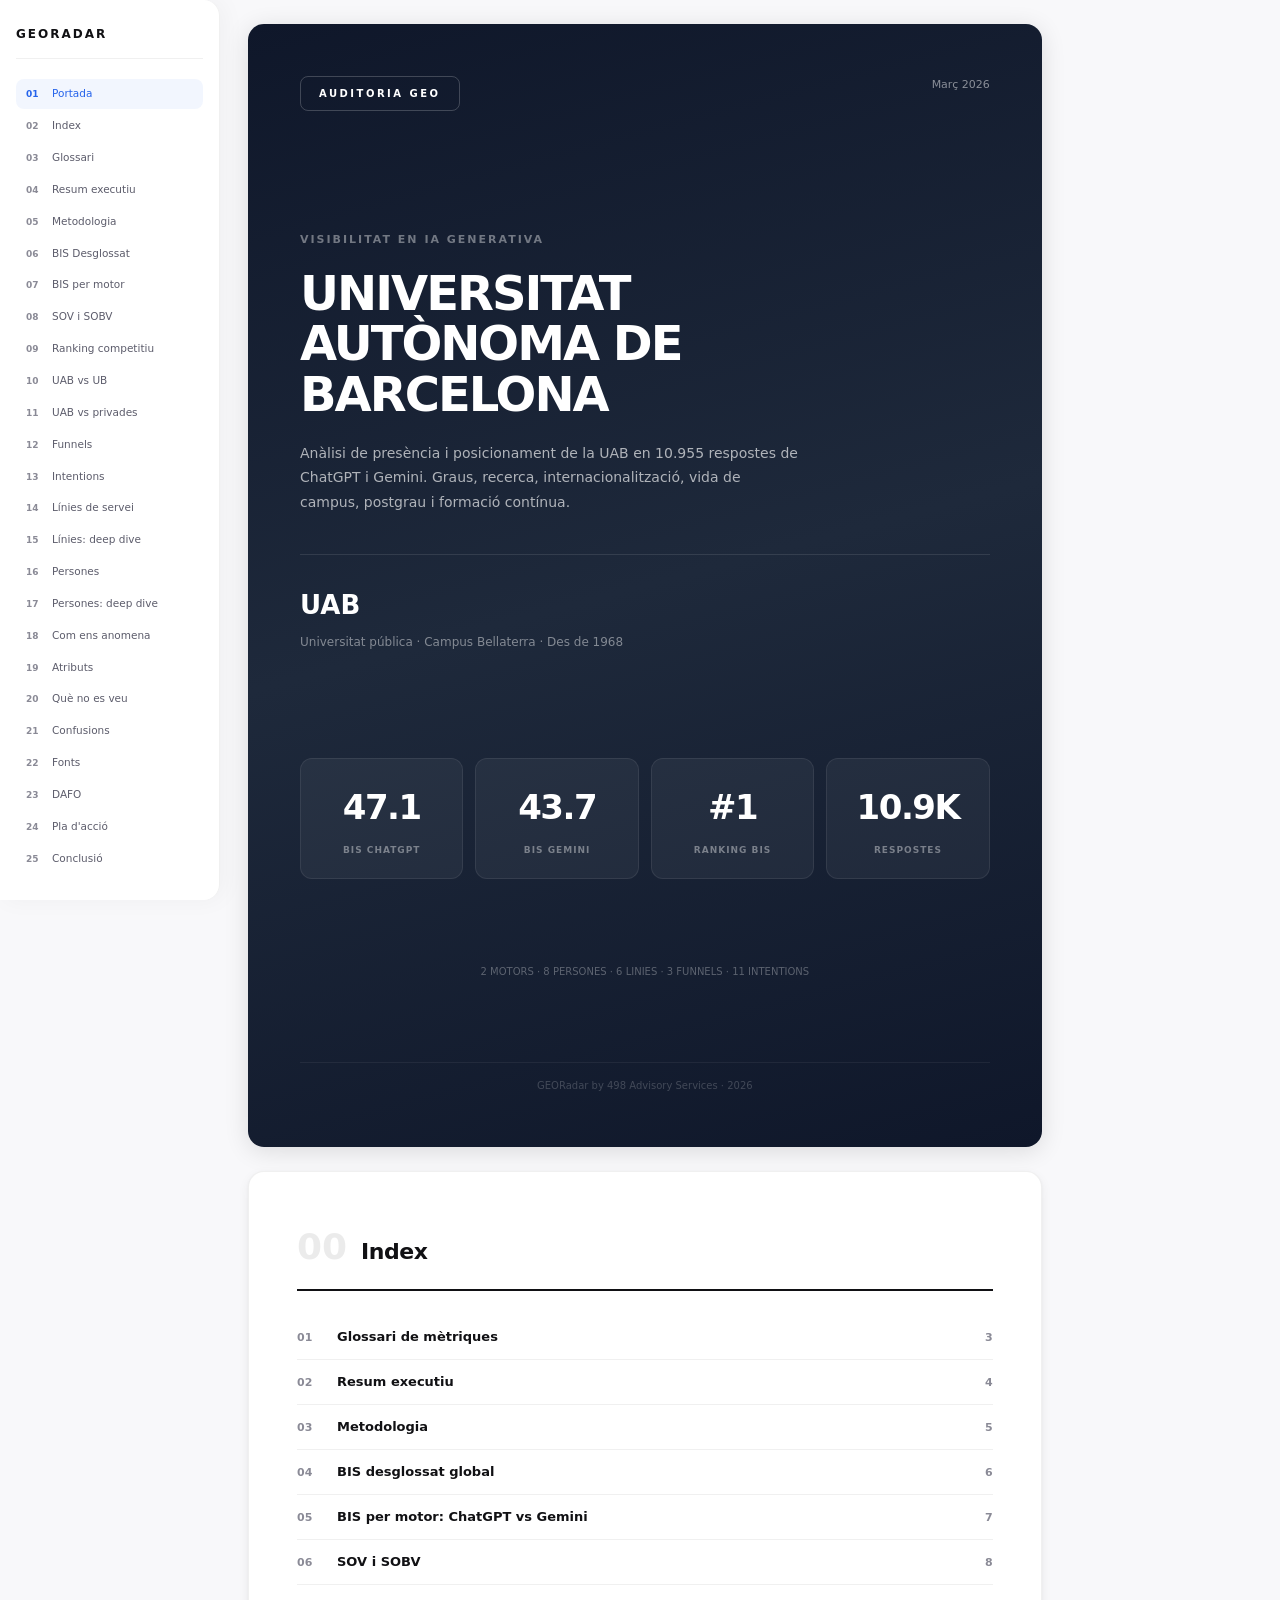
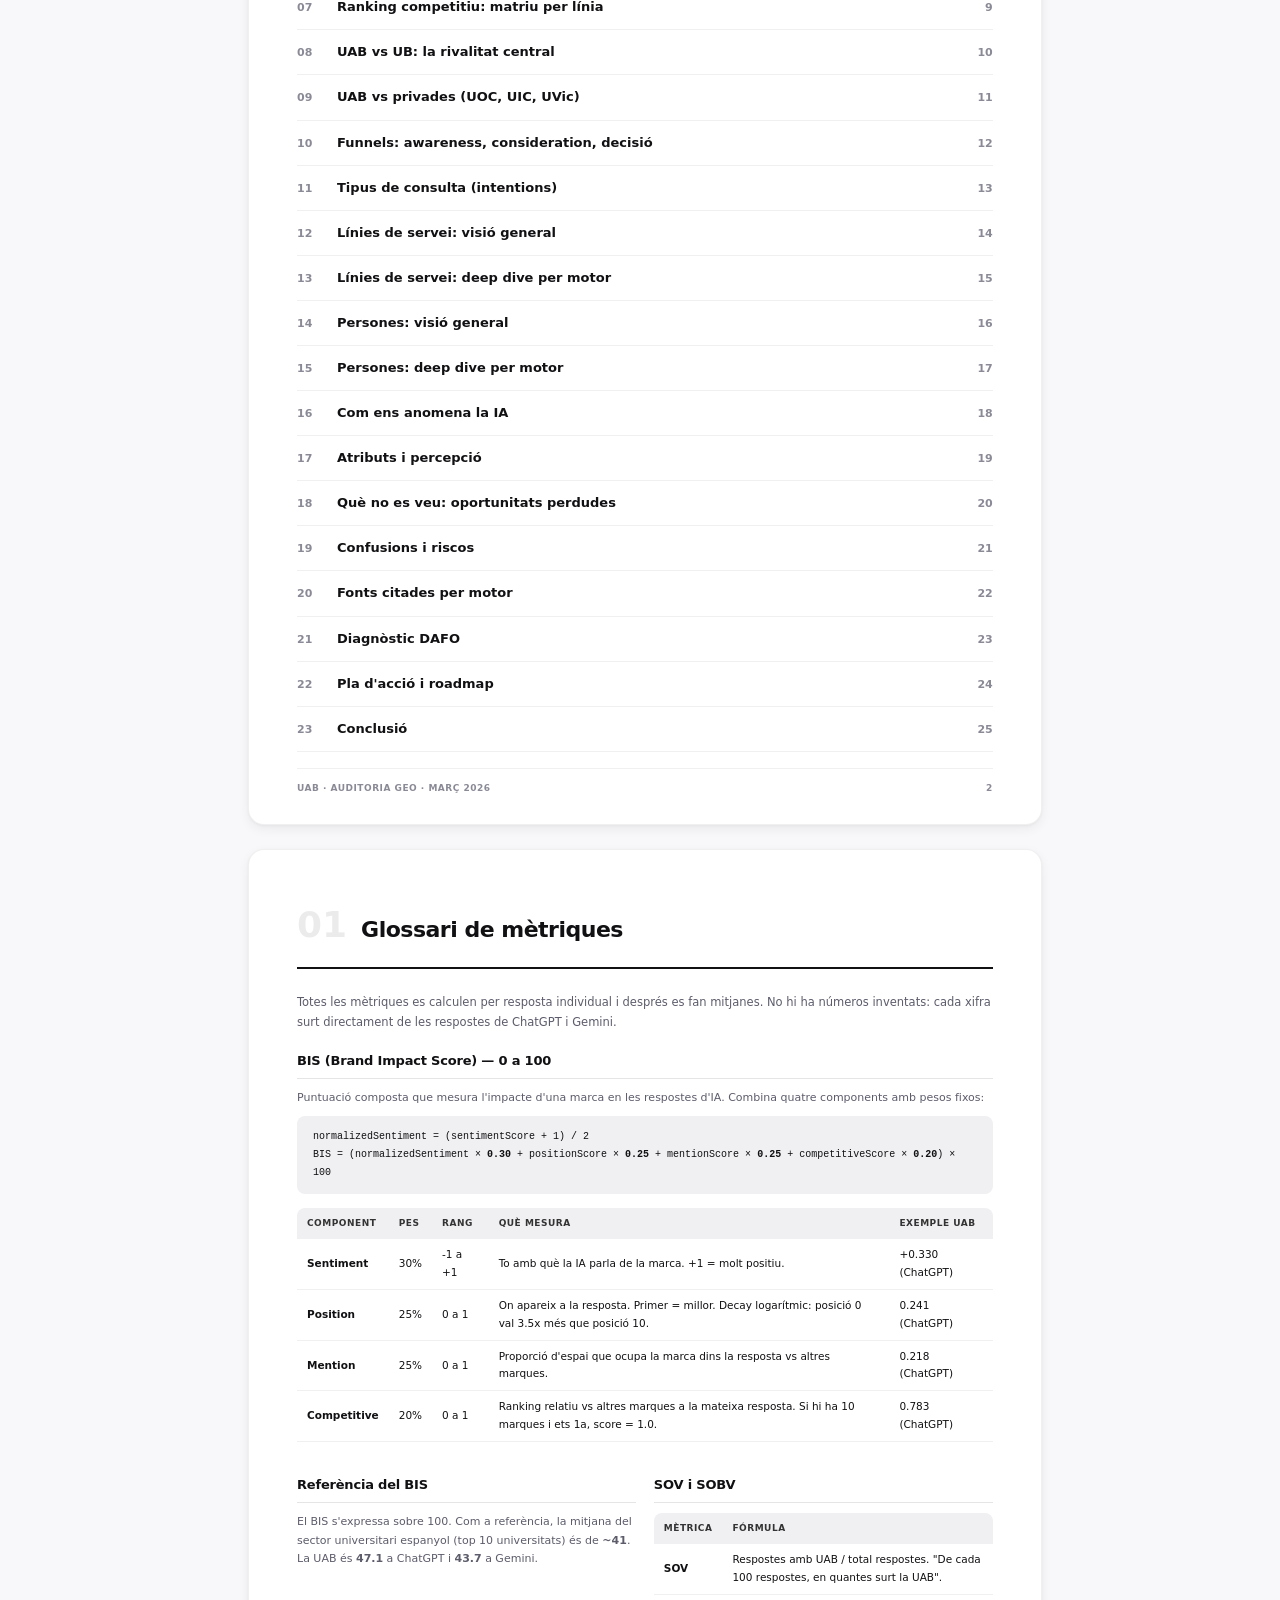
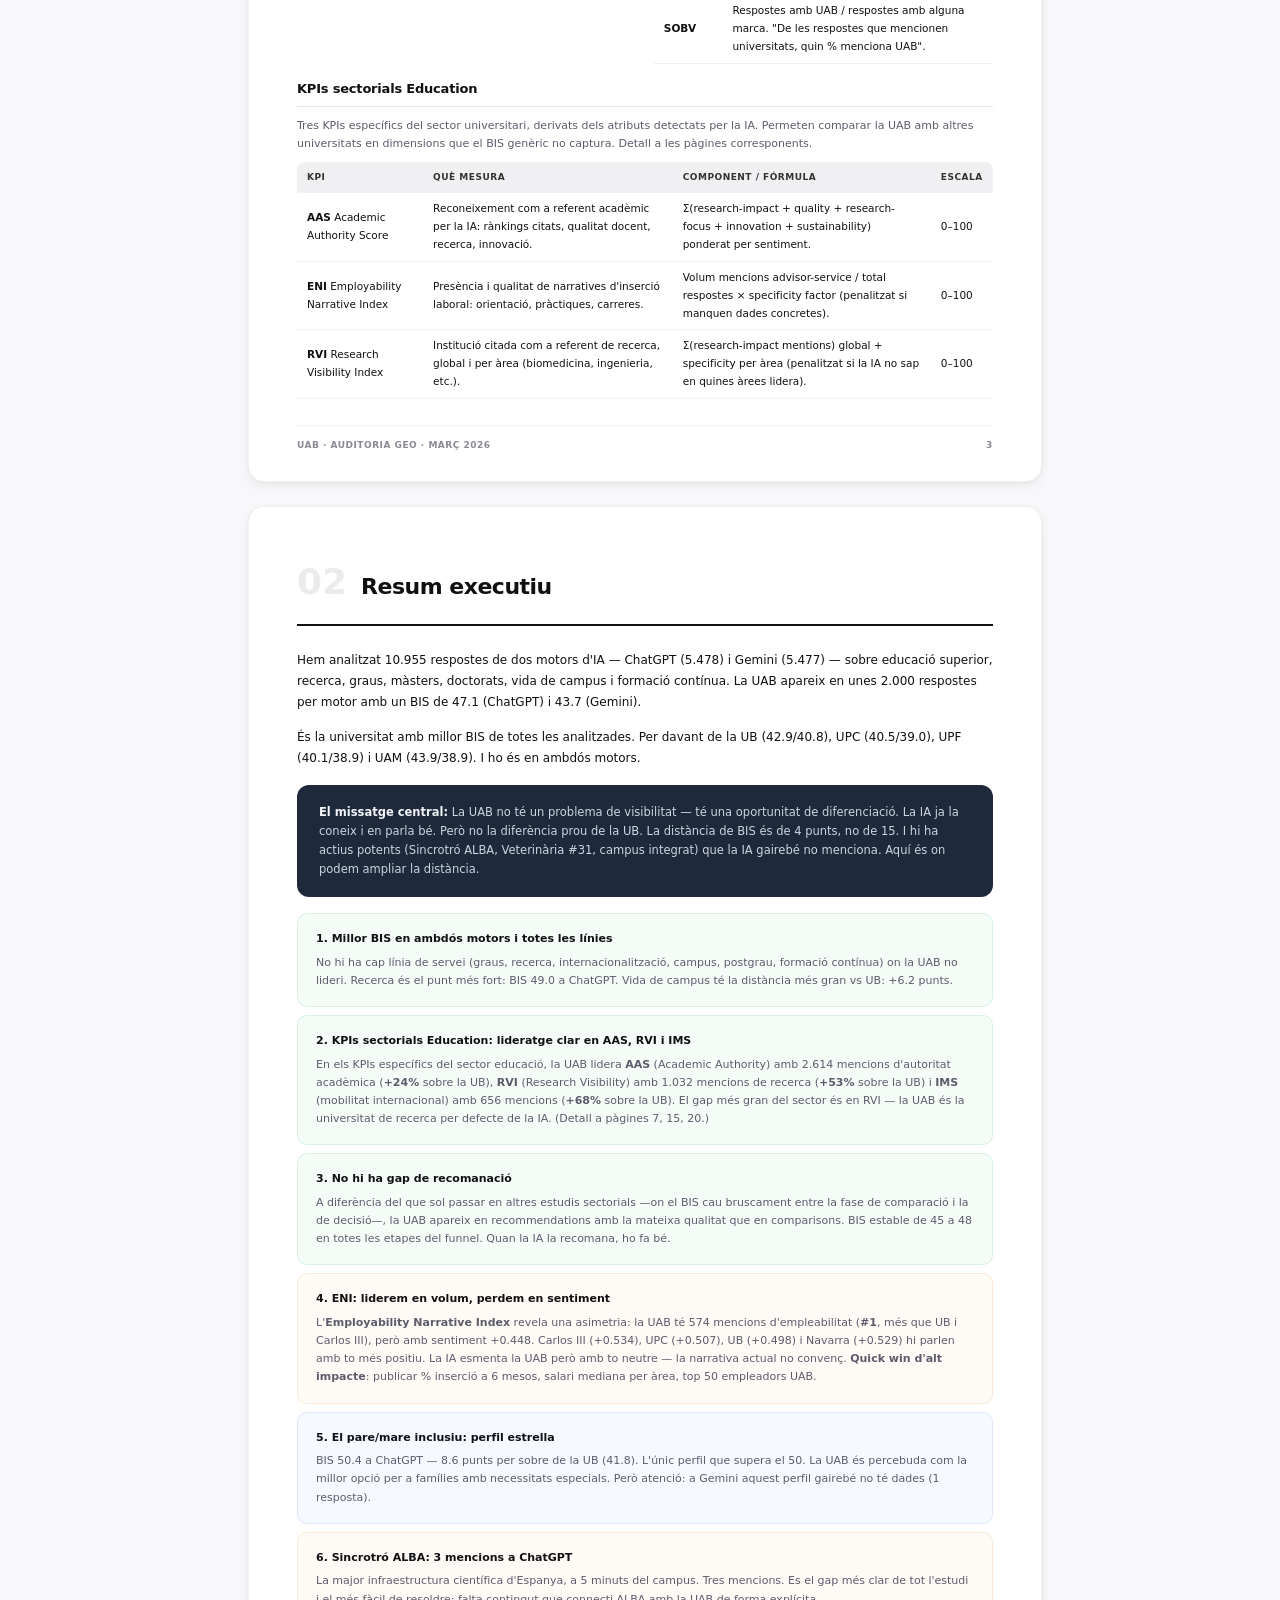
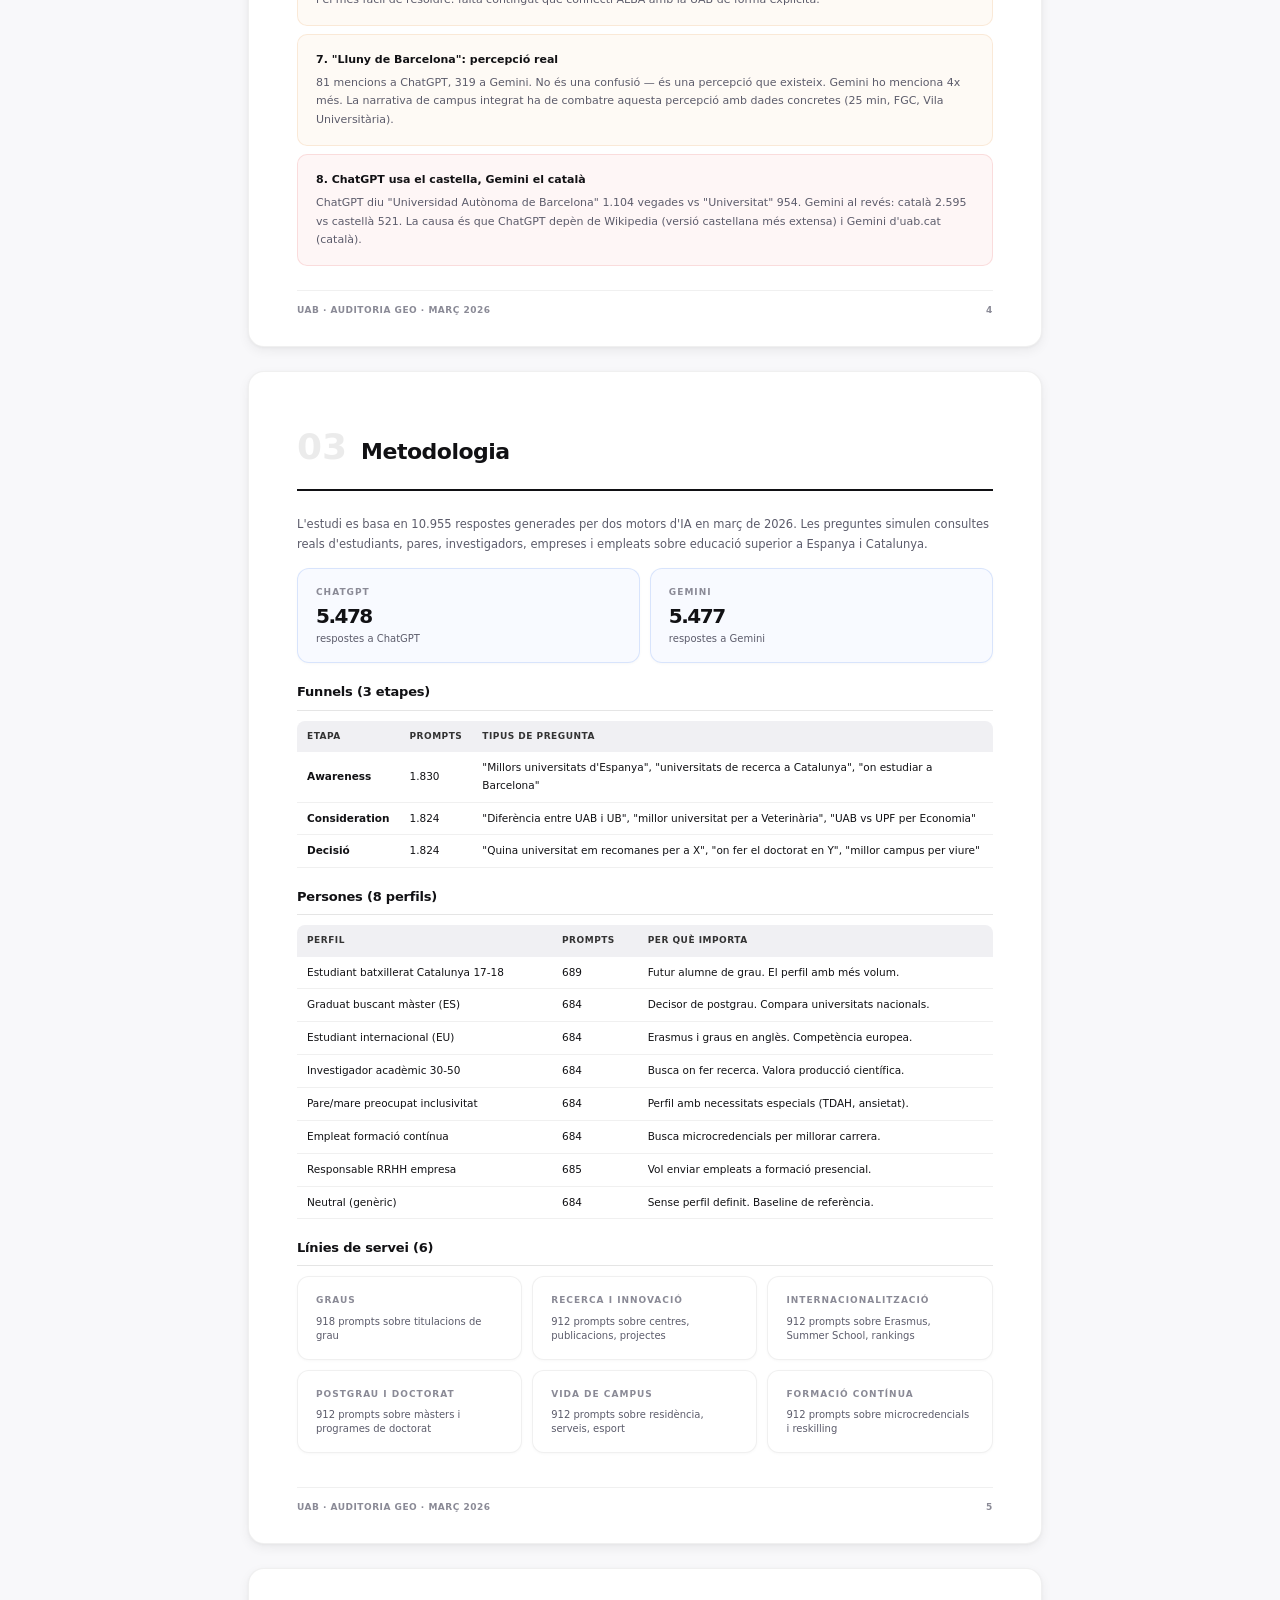
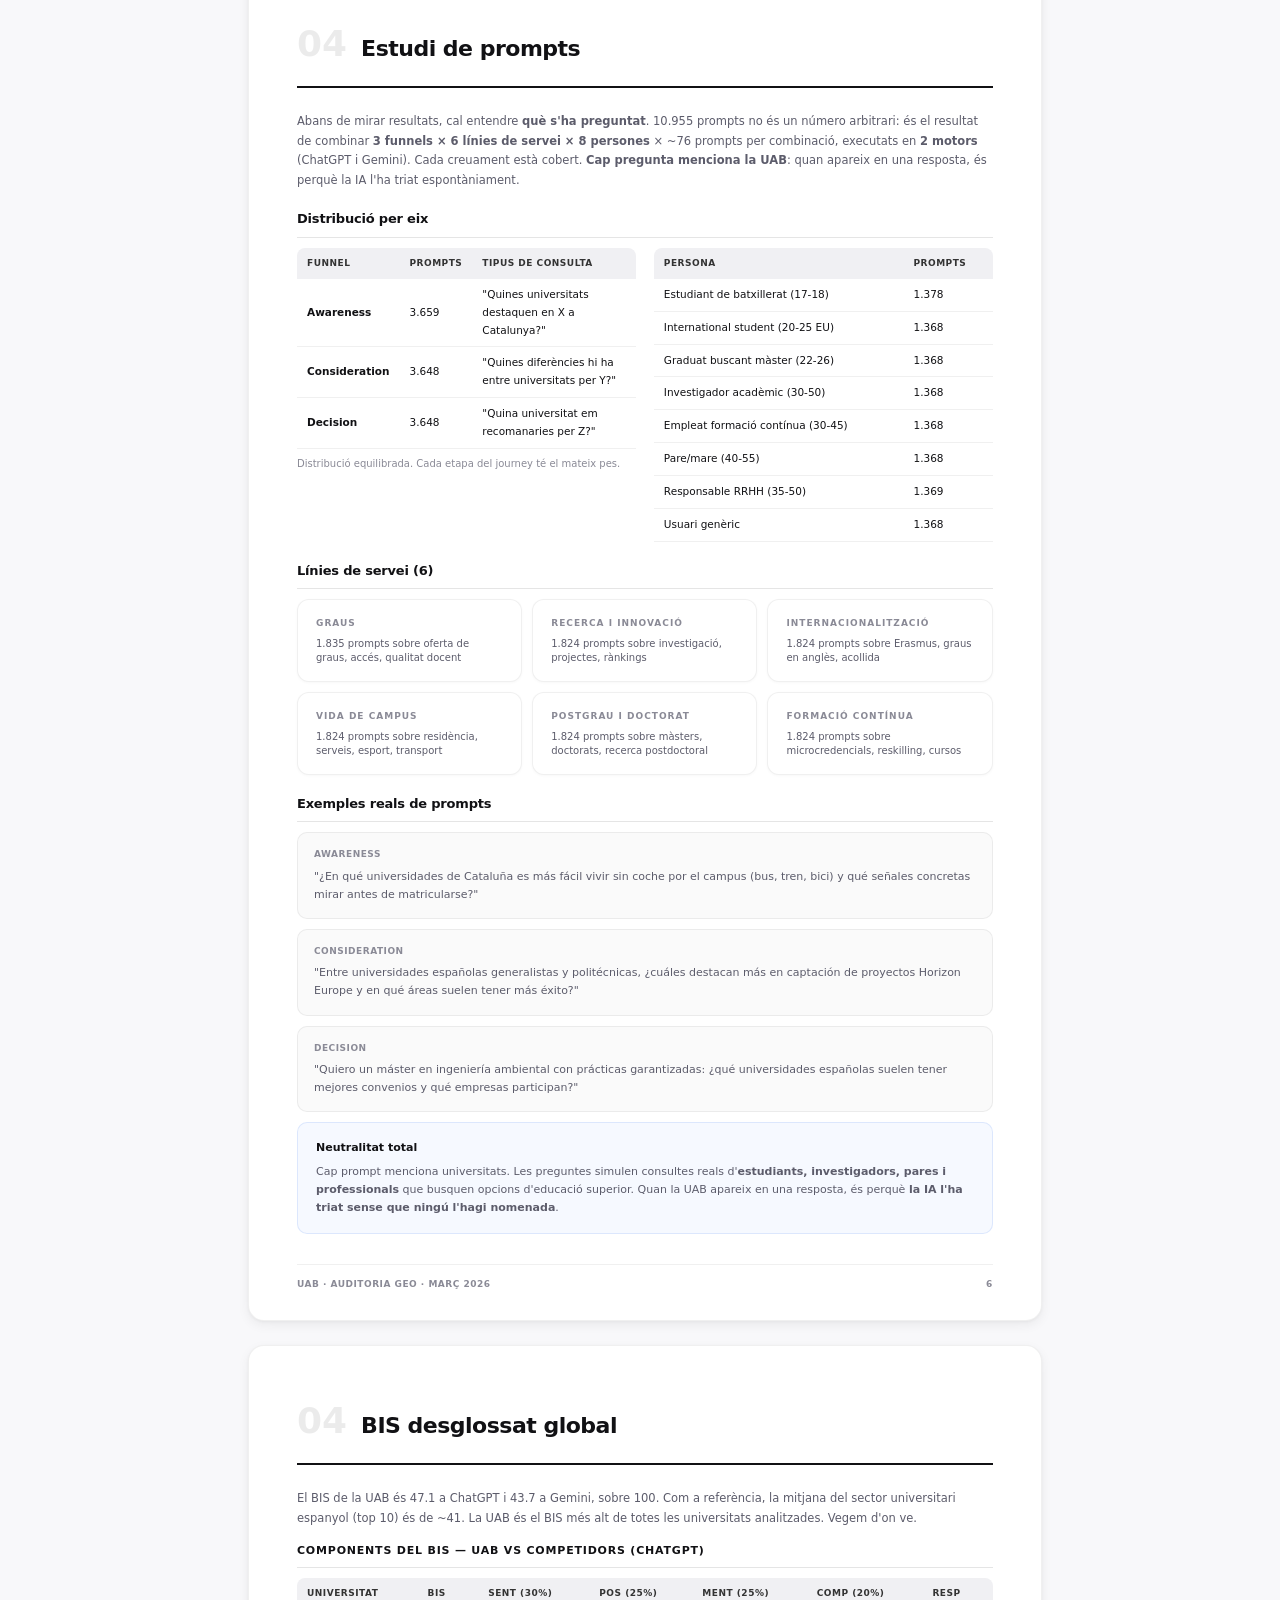
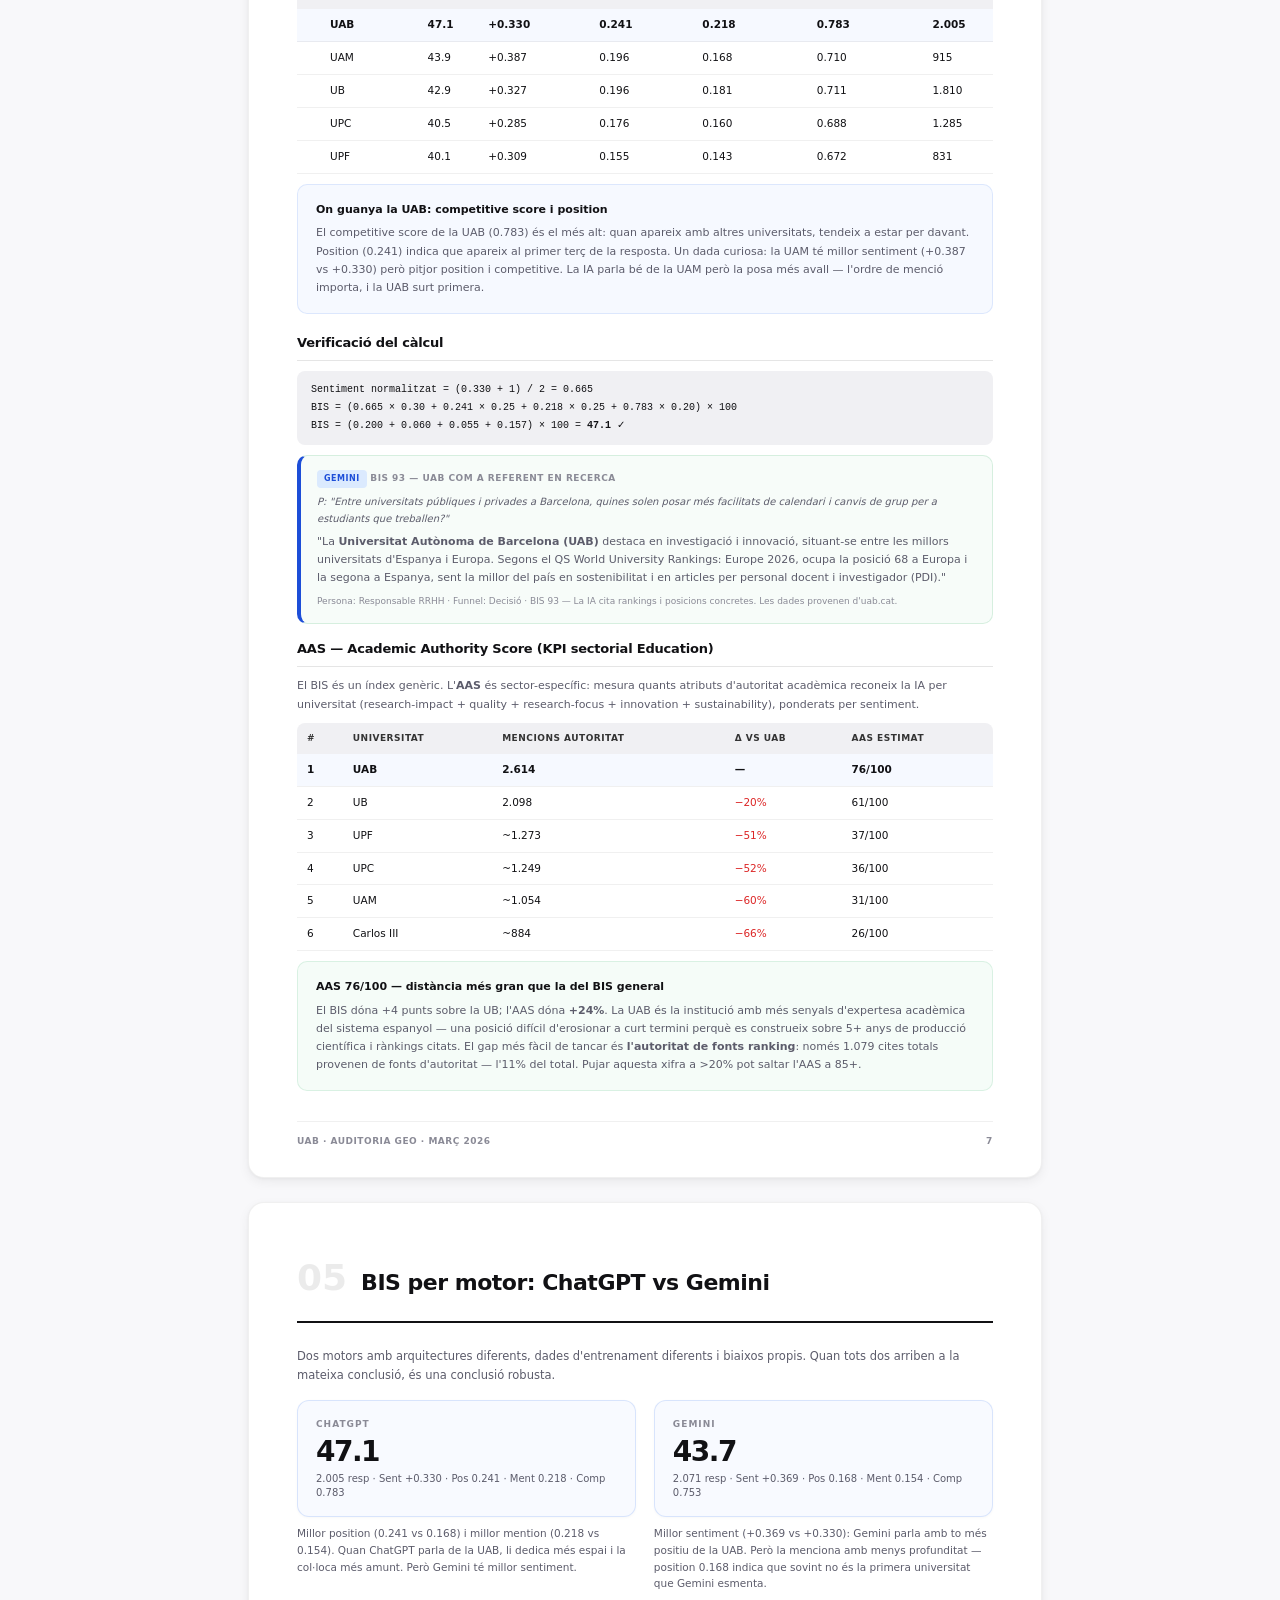
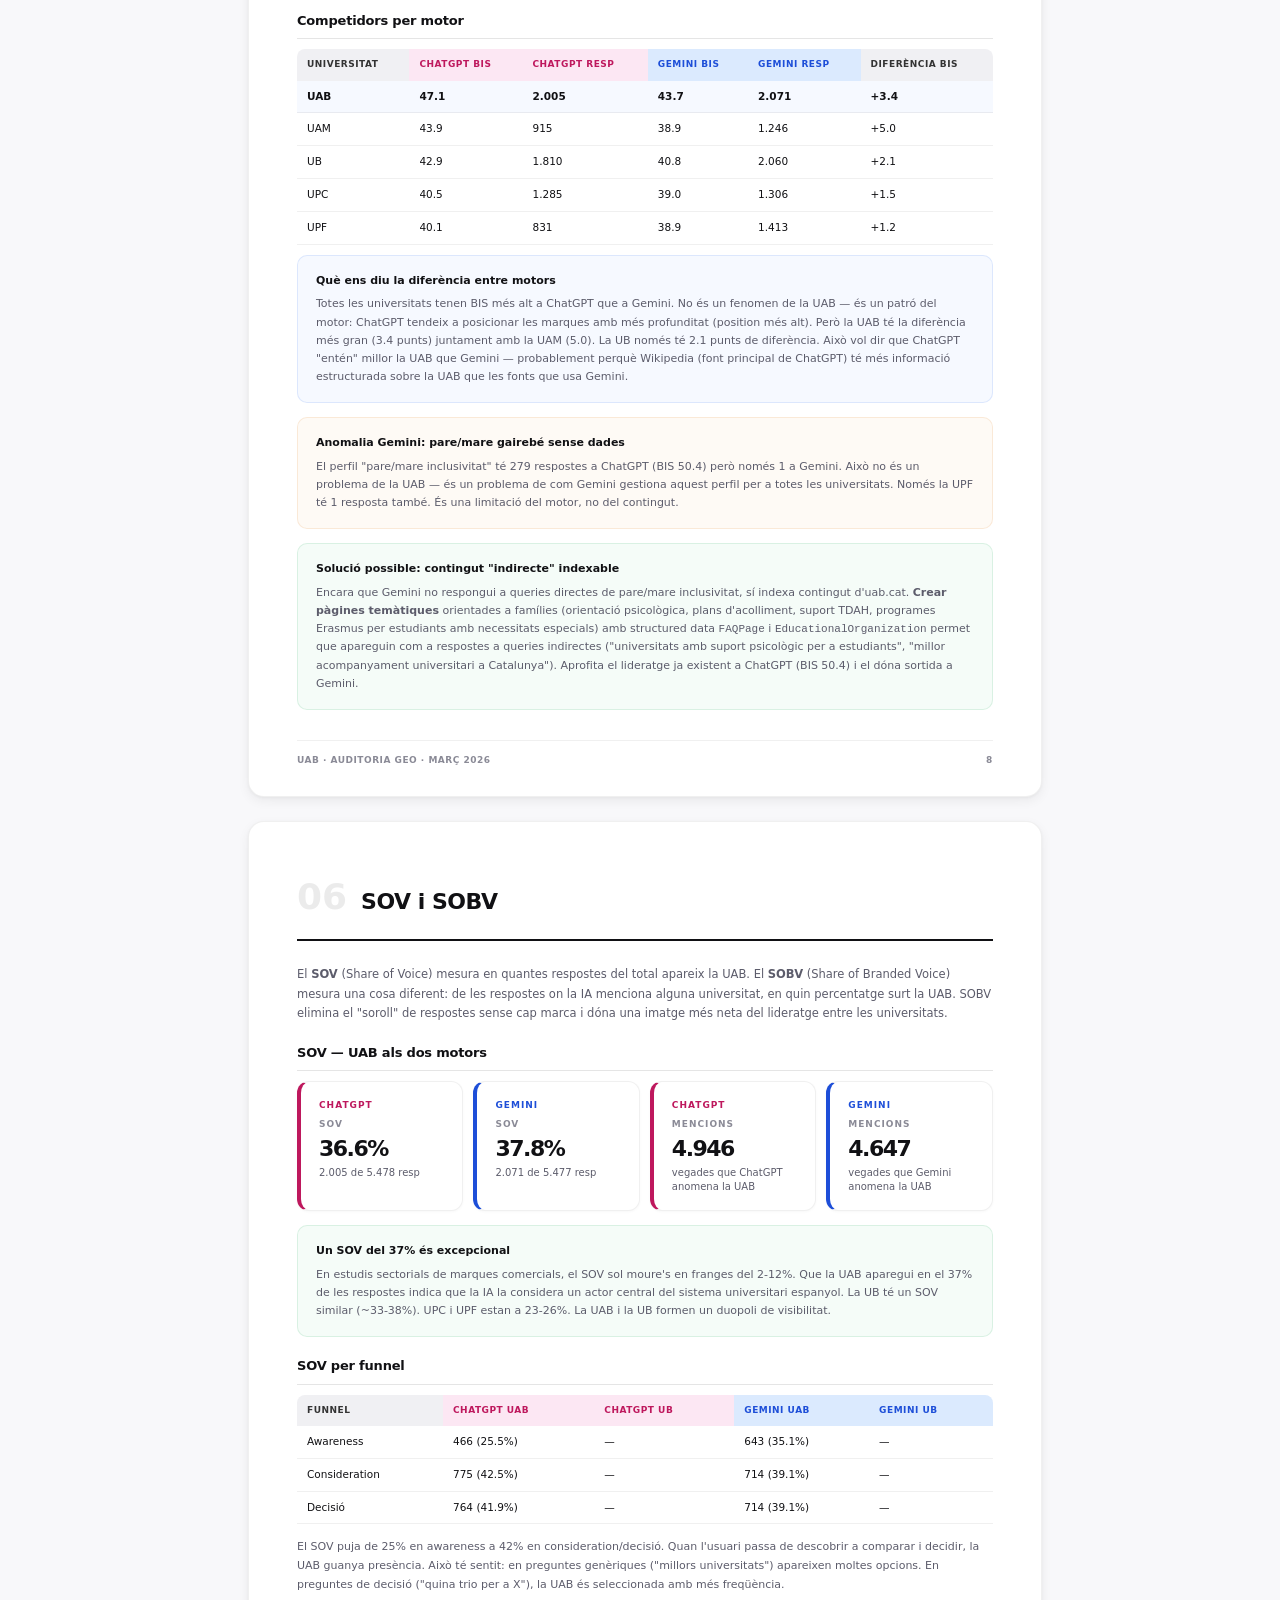
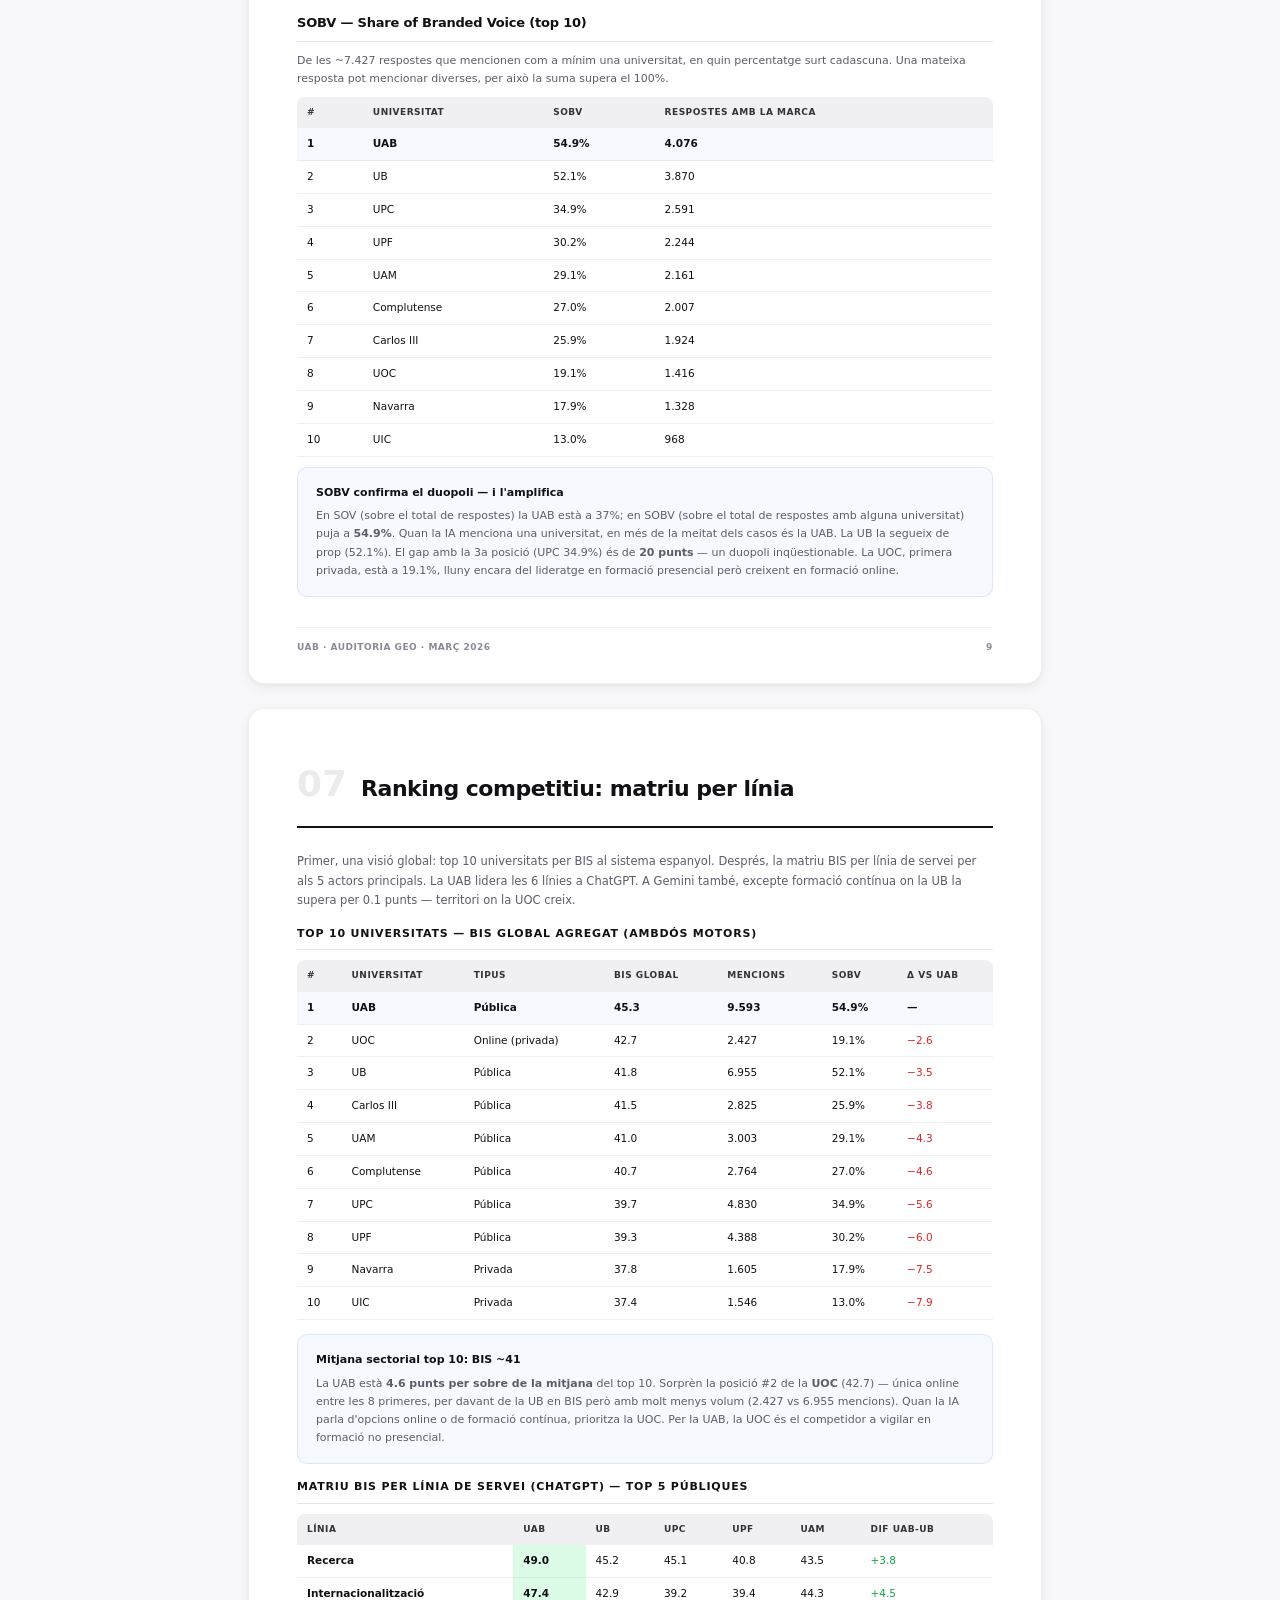
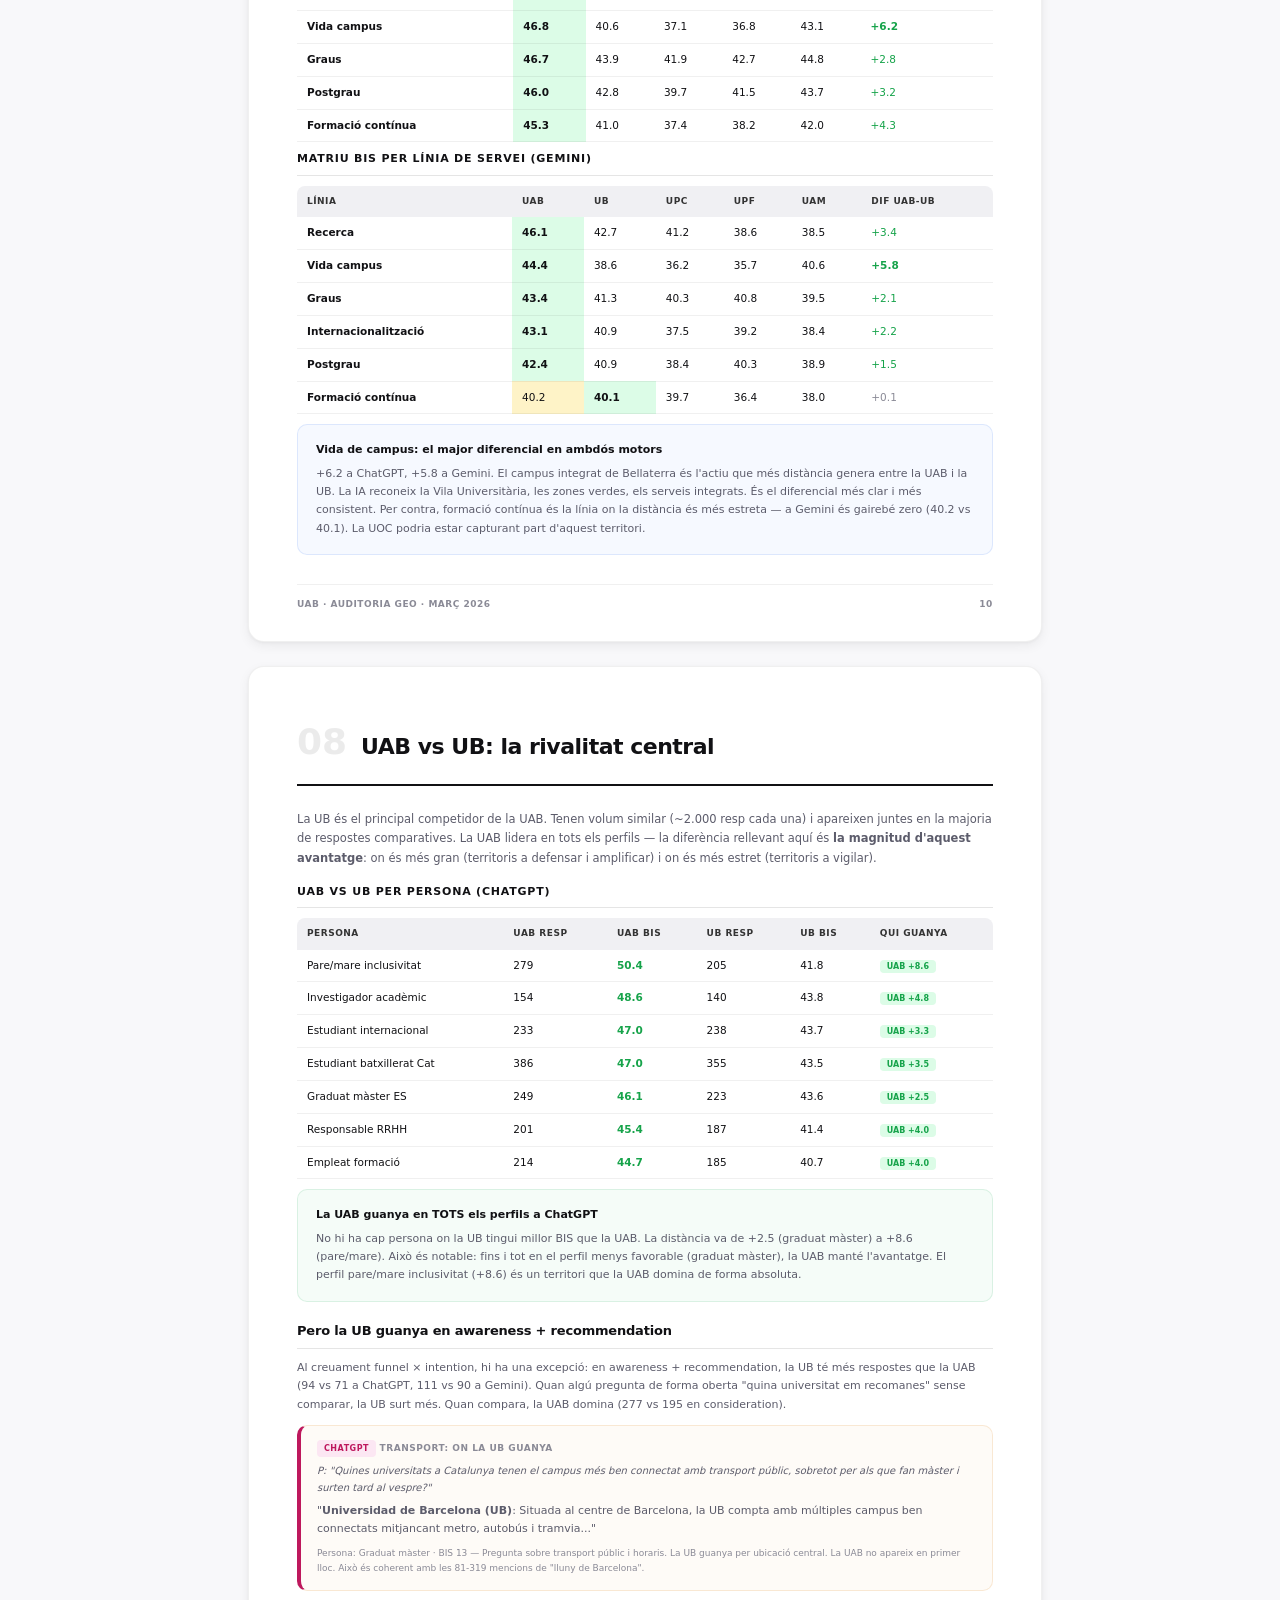
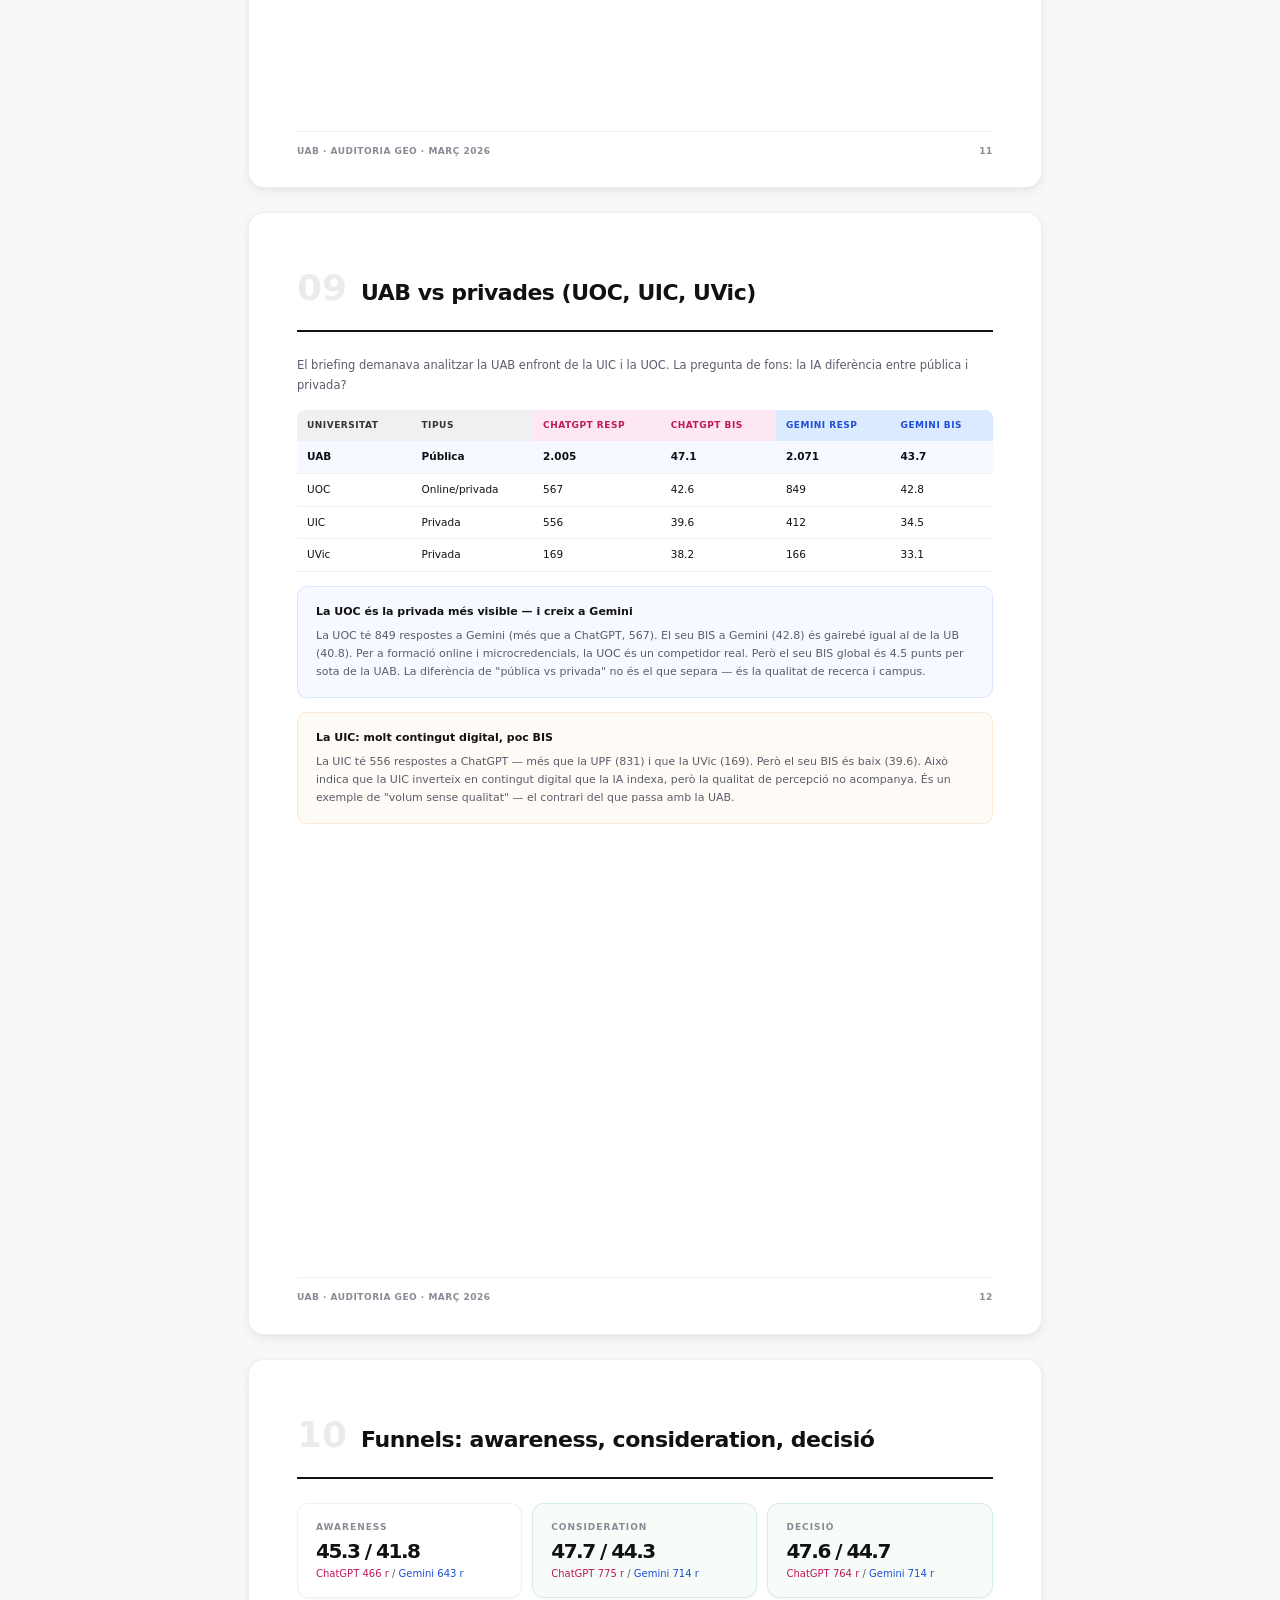
==== _outputs/20260514_INFORME_uab_geo-audit-marc2026_v1.html @ 189eef9d "Initial commit: UAB GEO audit and presentation deck Auditoria GEORadar de la UAB · Març 2026: - Info" ====
<!DOCTYPE html>
<!-- saved from url=(0032)https://geo-informe43.498as.com/ -->
<html lang="ca"><head><meta http-equiv="Content-Type" content="text/html; charset=UTF-8">
  
  <meta name="viewport" content="width=device-width, initial-scale=1.0">
  <title>Informe GEORadar UAB · Març 2026 · v1 final</title>
  <link rel="preconnect" href="https://fonts.googleapis.com/">
  <link rel="preconnect" href="https://fonts.gstatic.com/" crossorigin="">
  <link href="./Informe GEORadar - UAB _ Març 2026_files/css2" rel="stylesheet">
  <style>
    :root {
      --bg: #f8f8fa; --surface: #ffffff; --text: #111114; --text-secondary: #5c5c6b;
      --text-tertiary: #8a8a96; --positive: #16a34a; --negative: #dc2626; --warning: #d97706;
      --accent: #2563eb; --border: rgba(0,0,0,0.06); --border-strong: rgba(0,0,0,0.10);
    }
    * { margin:0; padding:0; box-sizing:border-box; }
    body { font-family:"Inter",system-ui,sans-serif; font-size:12px; line-height:1.7; color:var(--text); background:var(--bg); }
    .report { max-width:210mm; margin:0 auto; padding:0 16px; }
    @media screen { .page { margin:24px auto; } }
    @page { size:A4; margin:0; }
    @media print {
      body { background:white; }
      .page { margin:0; page-break-after:always; box-shadow:none!important; }
      .sidebar,.sidebar-toggle { display:none!important; }
    }
    /* SIDEBAR */
    .sidebar { position:fixed; top:0; left:0; bottom:0; width:220px; z-index:1000; background:rgba(255,255,255,0.95); backdrop-filter:blur(16px); color:var(--text-secondary); padding:24px 16px; overflow-y:auto; font-size:10.5px; border-right:1px solid var(--border); box-shadow:4px 0 24px rgba(0,0,0,0.04); border-radius:0 16px 16px 0; transition:transform .3s ease; }
    .sidebar-logo { margin-bottom:20px; padding-bottom:14px; border-bottom:1px solid var(--border); }
    .sidebar-logo span { font-size:12px; font-weight:800; color:var(--text); letter-spacing:2px; text-transform:uppercase; }
    .sidebar-item { display:flex; align-items:baseline; gap:8px; padding:6px 10px; margin-bottom:2px; border-radius:8px; transition:all .15s ease; text-decoration:none; color:var(--text-secondary); }
    .sidebar-item:hover { color:var(--text); background:rgba(0,0,0,0.03); }
    .sidebar-item.active { color:var(--accent); background:rgba(37,99,235,0.06); font-weight:600; }
    .sidebar-item-num { font-weight:700; min-width:18px; font-size:9px; color:var(--text-tertiary); }
    .sidebar-item.active .sidebar-item-num { color:var(--accent); }
    .sidebar-item-text { font-weight:500; font-size:10.5px; }
    .sidebar-toggle { position:fixed; top:14px; left:14px; z-index:1001; width:36px; height:36px; background:var(--surface); color:var(--text); border:1px solid var(--border); border-radius:10px; display:none; align-items:center; justify-content:center; cursor:pointer; font-size:16px; box-shadow:0 2px 8px rgba(0,0,0,0.08); }
    @media screen and (min-width:900px) { .report { margin-left:232px; } }
    @media screen and (max-width:899px) { .sidebar { transform:translateX(-100%); } .sidebar.open { transform:translateX(0); } .sidebar-toggle { display:flex; } }
    /* COVER */
    .cover { width:210mm; min-height:297mm; padding:52px; background:linear-gradient(165deg,#0f172a 0%,#1e293b 50%,#0f172a 100%); color:#fff; border-radius:16px; display:flex; flex-direction:column; justify-content:space-between; box-shadow:0 4px 24px rgba(0,0,0,0.12); }
    .cover-top { display:flex; justify-content:space-between; }
    .cover-badge { font-size:10px; font-weight:700; letter-spacing:2.5px; text-transform:uppercase; border:1px solid rgba(255,255,255,0.2); padding:8px 18px; border-radius:8px; }
    .cover-date { font-size:11px; color:rgba(255,255,255,0.5); }
    .cover-main { margin:50px 0 36px; }
    .cover-label { font-size:11px; font-weight:600; letter-spacing:2px; text-transform:uppercase; color:rgba(255,255,255,0.4); margin-bottom:18px; }
    .cover-title { font-size:48px; font-weight:900; line-height:1.05; letter-spacing:-2px; margin-bottom:22px; }
    .cover-subtitle { font-size:14px; color:rgba(255,255,255,0.65); max-width:500px; line-height:1.75; }
    .cover-brand { display:flex; align-items:center; gap:20px; margin-top:40px; padding-top:28px; border-top:1px solid rgba(255,255,255,0.1); }
    .cover-brand-logo { width:48px; height:48px; background:#fff; border-radius:12px; display:flex; align-items:center; justify-content:center; padding:6px; }
    .cover-brand-info h2 { font-size:26px; font-weight:800; }
    .cover-brand-info p { font-size:12px; color:rgba(255,255,255,0.45); margin-top:4px; }
    .cover-metrics { display:grid; grid-template-columns:repeat(4,1fr); gap:12px; }
    .cover-metric { background:rgba(255,255,255,0.05); border:1px solid rgba(255,255,255,0.08); padding:20px 16px; text-align:center; border-radius:12px; }
    .cover-metric-value { font-size:34px; font-weight:900; letter-spacing:-1.5px; }
    .cover-metric-label { font-size:9px; font-weight:600; letter-spacing:1px; text-transform:uppercase; color:rgba(255,255,255,0.4); margin-top:6px; }
    /* PAGES */
    .page:not(.cover) { width:210mm; min-height:297mm; padding:44px 48px 72px; background:var(--surface); position:relative; border-radius:16px; box-shadow:0 1px 3px rgba(0,0,0,0.04),0 4px 12px rgba(0,0,0,0.06); border:1px solid var(--border); }
    .section-header { display:flex; align-items:baseline; gap:14px; margin-bottom:24px; padding-bottom:12px; border-bottom:2px solid var(--text); }
    .section-number { font-size:36px; font-weight:900; color:rgba(0,0,0,0.08); }
    .section-title { font-size:22px; font-weight:800; letter-spacing:-0.5px; }
    .page-footer { position:absolute; bottom:28px; left:48px; right:48px; display:flex; justify-content:space-between; padding-top:12px; border-top:1px solid var(--border); font-size:9px; color:var(--text-tertiary); font-weight:600; letter-spacing:0.5px; text-transform:uppercase; }
    /* COMPONENTS */
    .metric-grid { display:grid; gap:10px; margin-bottom:18px; }
    .metric-grid.cols-2 { grid-template-columns:repeat(2,1fr); }
    .metric-grid.cols-3 { grid-template-columns:repeat(3,1fr); }
    .metric-grid.cols-4 { grid-template-columns:repeat(4,1fr); }
    .metric-grid.cols-5 { grid-template-columns:repeat(5,1fr); }
    .metric-card { background:var(--surface); padding:16px 18px; border-radius:12px; border:1px solid var(--border); box-shadow:0 1px 3px rgba(0,0,0,0.03); }
    .metric-card.accent-positive { border-color:rgba(22,163,74,0.15); background:rgba(22,163,74,0.03); }
    .metric-card.accent-negative { border-color:rgba(220,38,38,0.15); background:rgba(220,38,38,0.03); }
    .metric-card.accent-warning { border-color:rgba(217,119,6,0.15); background:rgba(217,119,6,0.03); }
    .metric-card.accent-blue { border-color:rgba(37,99,235,0.15); background:rgba(37,99,235,0.03); }
    .metric-card-label { font-size:9px; font-weight:700; letter-spacing:1px; text-transform:uppercase; color:var(--text-tertiary); margin-bottom:6px; }
    .metric-card-value { font-size:28px; font-weight:900; letter-spacing:-1.5px; line-height:1; }
    .metric-card-desc { font-size:10px; color:var(--text-secondary); margin-top:6px; line-height:1.4; }
    .insight { border-radius:10px; background:rgba(37,99,235,0.04); border:1px solid rgba(37,99,235,0.12); padding:16px 18px; margin-bottom:14px; }
    .insight.positive { background:rgba(22,163,74,0.04); border-color:rgba(22,163,74,0.12); }
    .insight.negative { background:rgba(220,38,38,0.04); border-color:rgba(220,38,38,0.12); }
    .insight.warning { background:rgba(217,119,6,0.04); border-color:rgba(217,119,6,0.12); }
    .insight.dark { background:#1e293b; color:#e2e8f0; border:none; }
    .insight-title { font-size:11px; font-weight:700; margin-bottom:5px; }
    .insight p { font-size:11px; color:var(--text-secondary); line-height:1.65; }
    .insight.dark p { color:#94a3b8; } .insight.dark .insight-title { color:#f1f5f9; }
    .callout { background:#1e293b; color:#f1f5f9; padding:18px 22px; margin:16px 0; border-radius:12px; }
    .callout p { font-size:11.5px; line-height:1.65; color:#cbd5e1; } .callout strong { color:#f1f5f9; }
    table { width:100%; border-collapse:collapse; font-size:10.5px; }
    th { background:#f0f0f3; color:#333; padding:8px 10px; text-align:left; font-weight:700; font-size:9px; text-transform:uppercase; letter-spacing:0.5px; }
    th:first-child { border-radius:8px 0 0 0; } th:last-child { border-radius:0 8px 0 0; }
    td { padding:7px 10px; border-bottom:1px solid var(--border); }
    tr.target-brand td { background:rgba(37,99,235,0.04); font-weight:700; }
    .bar { height:7px; background:#eee; border-radius:4px; width:100%; }
    .bar-fill { height:100%; border-radius:4px; background:#334155; }
    .bar-fill.positive { background:var(--positive); } .bar-fill.blue { background:var(--accent); } .bar-fill.warning { background:var(--warning); } .bar-fill.negative { background:var(--negative); }
    .brand-cell { display:flex; align-items:center; gap:7px; }
    .brand-favicon { width:16px; height:16px; border-radius:3px; }
    .two-col { display:grid; grid-template-columns:1fr 1fr; gap:18px; }
    .subsection-title { font-size:13px; font-weight:800; letter-spacing:-0.2px; margin:18px 0 10px; padding-bottom:6px; border-bottom:1px solid var(--border-strong); }
    .verbatim { border-radius:10px; background:#fafafa; border:1px solid rgba(0,0,0,0.06); padding:14px 16px; margin:10px 0; }
    .verbatim.positive { border-color:rgba(22,163,74,0.15); background:rgba(22,163,74,0.03); }
    .verbatim.negative { border-color:rgba(220,38,38,0.15); background:rgba(220,38,38,0.03); }
    .verbatim.warning { border-color:rgba(217,119,6,0.15); background:rgba(217,119,6,0.03); }
    .verbatim-tag { font-size:9px; font-weight:700; color:var(--text-tertiary); margin-bottom:5px; text-transform:uppercase; letter-spacing:0.5px; }
    .verbatim-question { font-size:10px; color:var(--text-secondary); margin-bottom:6px; font-style:italic; }
    .verbatim-text { font-size:11px; line-height:1.65; color:var(--text-secondary); }
    .verbatim-meta { font-size:9px; color:var(--text-tertiary); margin-top:7px; }
    .engine-badge { display:inline-block; font-size:8px; font-weight:700; padding:2px 7px; letter-spacing:0.5px; text-transform:uppercase; border-radius:4px; }
    .engine-badge.chatgpt { background:#fce7f3; color:#be185d; }
    .engine-badge.gemini { background:#dbeafe; color:#1d4ed8; }
    /* Engine-specific verbatim borders */
    .verbatim.engine-chatgpt { border-left:4px solid #be185d; }
    .verbatim.engine-gemini { border-left:4px solid #1d4ed8; }
    /* Engine column headers in tables */
    th.col-chatgpt { background:#fce7f3; color:#be185d; }
    th.col-gemini { background:#dbeafe; color:#1d4ed8; }
    td.col-chatgpt { background:rgba(252,231,243,0.3); }
    td.col-gemini { background:rgba(219,234,254,0.3); }
    /* Engine metric cards */
    .metric-card.engine-chatgpt { border-left:4px solid #be185d; }
    .metric-card.engine-gemini { border-left:4px solid #1d4ed8; }
    .engine-label { font-size:9px; font-weight:700; letter-spacing:1px; text-transform:uppercase; margin-bottom:4px; }
    .engine-label.chatgpt { color:#be185d; }
    .engine-label.gemini { color:#1d4ed8; }
    .label-tag { font-size:8px; font-weight:700; padding:2px 7px; border-radius:4px; text-transform:uppercase; }
    .label-tag.green { background:#dcfce7; color:var(--positive); }
    .label-tag.red { background:#fee2e2; color:var(--negative); }
    .label-tag.amber { background:#fef3c7; color:var(--warning); }
    .label-tag.blue { background:#dbeafe; color:var(--accent); }
    /* GAUGE */
    .gauge-container { text-align:center; margin-bottom:12px; }
    .gauge { position:relative; width:140px; height:80px; margin:0 auto; overflow:hidden; }
    .gauge-bg { width:140px; height:70px; border-radius:70px 70px 0 0; background:#eee; position:absolute; top:0; }
    .gauge-fill { width:140px; height:70px; border-radius:70px 70px 0 0; position:absolute; top:0; transform-origin:center bottom; }
    .gauge-value { position:absolute; bottom:0; left:50%; transform:translateX(-50%); font-size:22px; font-weight:900; }
    .gauge-label { font-size:9px; font-weight:600; color:var(--text-tertiary); margin-top:4px; text-transform:uppercase; letter-spacing:0.5px; }
    /* RING */
    .ring-container { text-align:center; }
    .ring-svg { width:100px; height:100px; }
    .ring-label { font-size:9px; color:var(--text-tertiary); margin-top:4px; }
    .ring-value { font-size:18px; font-weight:800; }
    /* MATRIX */
    .matrix { display:grid; gap:2px; margin-bottom:14px; }
    .matrix-cell { padding:8px 6px; text-align:center; font-size:10px; font-weight:600; border-radius:4px; }
    .swot-grid { display:grid; grid-template-columns:1fr 1fr; gap:10px; margin-bottom:16px; }
    .swot-cell { padding:16px; border-radius:10px; }
    .swot-cell h4 { font-size:11px; font-weight:800; margin-bottom:8px; }
    .swot-cell ul { margin:0; padding-left:16px; font-size:10px; line-height:1.6; }
    .swot-cell.strengths { background:rgba(22,163,74,0.04); border:1px solid rgba(22,163,74,0.12); }
    .swot-cell.weaknesses { background:rgba(220,38,38,0.04); border:1px solid rgba(220,38,38,0.12); }
    .swot-cell.opportunities { background:rgba(37,99,235,0.04); border:1px solid rgba(37,99,235,0.12); }
    .swot-cell.threats { background:rgba(217,119,6,0.04); border:1px solid rgba(217,119,6,0.12); }
    .table-title { font-size:11px; font-weight:700; text-transform:uppercase; letter-spacing:0.8px; margin-bottom:10px; padding-bottom:6px; border-bottom:1px solid var(--border-strong); }
    .index-row { display:flex; justify-content:space-between; align-items:baseline; padding:11px 0; border-bottom:1px solid var(--border); }
    .index-row-left { display:flex; align-items:baseline; gap:18px; }
    .index-num { font-size:11px; font-weight:700; color:var(--text-tertiary); min-width:22px; }
    .index-name { font-size:13px; font-weight:600; }
    .index-pages { font-size:11px; font-weight:600; color:var(--text-tertiary); }
  </style>
</head>
<body>

<!-- V1 SIDEBAR/COVER REMOVED — V2 CONTENT STARTS BELOW -->
<!-- SIDEBAR (v2) -->
<div class="sidebar" id="sidebar">
  <div class="sidebar-logo"><span>GEORadar</span></div>
  <a class="sidebar-item active" href="https://geo-informe43.498as.com/#cover"><span class="sidebar-item-num">01</span><span class="sidebar-item-text">Portada</span></a>
  <a class="sidebar-item" href="https://geo-informe43.498as.com/#index"><span class="sidebar-item-num">02</span><span class="sidebar-item-text">Index</span></a>
  <a class="sidebar-item" href="https://geo-informe43.498as.com/#glossari"><span class="sidebar-item-num">03</span><span class="sidebar-item-text">Glossari</span></a>
  <a class="sidebar-item" href="https://geo-informe43.498as.com/#resum"><span class="sidebar-item-num">04</span><span class="sidebar-item-text">Resum executiu</span></a>
  <a class="sidebar-item" href="https://geo-informe43.498as.com/#metodo"><span class="sidebar-item-num">05</span><span class="sidebar-item-text">Metodologia</span></a>
  <a class="sidebar-item" href="https://geo-informe43.498as.com/#bis-global"><span class="sidebar-item-num">06</span><span class="sidebar-item-text">BIS Desglossat</span></a>
  <a class="sidebar-item" href="https://geo-informe43.498as.com/#bis-motor"><span class="sidebar-item-num">07</span><span class="sidebar-item-text">BIS per motor</span></a>
  <a class="sidebar-item" href="https://geo-informe43.498as.com/#sov"><span class="sidebar-item-num">08</span><span class="sidebar-item-text">SOV i SOBV</span></a>
  <a class="sidebar-item" href="https://geo-informe43.498as.com/#ranking"><span class="sidebar-item-num">09</span><span class="sidebar-item-text">Ranking competitiu</span></a>
  <a class="sidebar-item" href="https://geo-informe43.498as.com/#uab-ub"><span class="sidebar-item-num">10</span><span class="sidebar-item-text">UAB vs UB</span></a>
  <a class="sidebar-item" href="https://geo-informe43.498as.com/#privades"><span class="sidebar-item-num">11</span><span class="sidebar-item-text">UAB vs privades</span></a>
  <a class="sidebar-item" href="https://geo-informe43.498as.com/#funnels"><span class="sidebar-item-num">12</span><span class="sidebar-item-text">Funnels</span></a>
  <a class="sidebar-item" href="https://geo-informe43.498as.com/#intentions"><span class="sidebar-item-num">13</span><span class="sidebar-item-text">Intentions</span></a>
  <a class="sidebar-item" href="https://geo-informe43.498as.com/#productes"><span class="sidebar-item-num">14</span><span class="sidebar-item-text">Línies de servei</span></a>
  <a class="sidebar-item" href="https://geo-informe43.498as.com/#productes2"><span class="sidebar-item-num">15</span><span class="sidebar-item-text">Línies: deep dive</span></a>
  <a class="sidebar-item" href="https://geo-informe43.498as.com/#personas"><span class="sidebar-item-num">16</span><span class="sidebar-item-text">Persones</span></a>
  <a class="sidebar-item" href="https://geo-informe43.498as.com/#personas2"><span class="sidebar-item-num">17</span><span class="sidebar-item-text">Persones: deep dive</span></a>
  <a class="sidebar-item" href="https://geo-informe43.498as.com/#nom"><span class="sidebar-item-num">18</span><span class="sidebar-item-text">Com ens anomena</span></a>
  <a class="sidebar-item" href="https://geo-informe43.498as.com/#atributs"><span class="sidebar-item-num">19</span><span class="sidebar-item-text">Atributs</span></a>
  <a class="sidebar-item" href="https://geo-informe43.498as.com/#invisible"><span class="sidebar-item-num">20</span><span class="sidebar-item-text">Què no es veu</span></a>
  <a class="sidebar-item" href="https://geo-informe43.498as.com/#confusi%C3%B3"><span class="sidebar-item-num">21</span><span class="sidebar-item-text">Confusions</span></a>
  <a class="sidebar-item" href="https://geo-informe43.498as.com/#fonts"><span class="sidebar-item-num">22</span><span class="sidebar-item-text">Fonts</span></a>
  <a class="sidebar-item" href="https://geo-informe43.498as.com/#dafo"><span class="sidebar-item-num">23</span><span class="sidebar-item-text">DAFO</span></a>
  <a class="sidebar-item" href="https://geo-informe43.498as.com/#pla"><span class="sidebar-item-num">24</span><span class="sidebar-item-text">Pla d'acció</span></a>
  <a class="sidebar-item" href="https://geo-informe43.498as.com/#conclusi%C3%B3"><span class="sidebar-item-num">25</span><span class="sidebar-item-text">Conclusió</span></a>
</div>
<button class="sidebar-toggle" id="sidebarToggle" onclick="document.getElementById(&#39;sidebar&#39;).classList.toggle(&#39;open&#39;)">☰</button>

<div class="report">

<!-- ================================================================ -->
<!-- PAGE 1: COVER                                                     -->
<!-- ================================================================ -->
<div class="page cover" id="cover">
  <div class="cover-top">
    <div class="cover-badge">Auditoria GEO</div>
    <div class="cover-date">Març 2026</div>
  </div>
  <div class="cover-main">
    <div class="cover-label">Visibilitat en IA Generativa</div>
    <h1 class="cover-title">UNIVERSITAT<br>AUTÒNOMA DE<br>BARCELONA</h1>
    <p class="cover-subtitle">Anàlisi de presència i posicionament de la UAB en 10.955 respostes de ChatGPT i Gemini. Graus, recerca, internacionalització, vida de campus, postgrau i formació contínua.</p>
    <div class="cover-brand">
      <div class="cover-brand-info">
        <h2>UAB</h2>
        <p>Universitat pública · Campus Bellaterra · Des de 1968</p>
      </div>
    </div>
  </div>
  <div class="cover-metrics">
    <div class="cover-metric"><div class="cover-metric-value">47.1</div><div class="cover-metric-label">BIS ChatGPT</div></div>
    <div class="cover-metric"><div class="cover-metric-value">43.7</div><div class="cover-metric-label">BIS Gemini</div></div>
    <div class="cover-metric"><div class="cover-metric-value">#1</div><div class="cover-metric-label">Ranking BIS</div></div>
    <div class="cover-metric"><div class="cover-metric-value">10.9K</div><div class="cover-metric-label">Respostes</div></div>
  </div>
  <div style="text-align:center; margin-top:14px; font-size:10px; color:rgba(255,255,255,0.3);">2 MOTORS · 8 PERSONES · 6 LINIES · 3 FUNNELS · 11 INTENTIONS</div>
  <div style="text-align:center; padding-top:14px; border-top:1px solid rgba(255,255,255,0.06); margin-top:12px; font-size:10px; color:rgba(255,255,255,0.2);">GEORadar by 498 Advisory Services · 2026</div>
</div>


<!-- ================================================================ -->
<!-- PAGE 2: INDEX                                                     -->
<!-- ================================================================ -->
<div class="page" id="index">
  <div class="section-header"><span class="section-number">00</span><h2 class="section-title">Index</h2></div>
  <div class="index-row"><div class="index-row-left"><span class="index-num">01</span><span class="index-name">Glossari de mètriques</span></div><span class="index-pages">3</span></div>
  <div class="index-row"><div class="index-row-left"><span class="index-num">02</span><span class="index-name">Resum executiu</span></div><span class="index-pages">4</span></div>
  <div class="index-row"><div class="index-row-left"><span class="index-num">03</span><span class="index-name">Metodologia</span></div><span class="index-pages">5</span></div>
  <div class="index-row"><div class="index-row-left"><span class="index-num">04</span><span class="index-name">BIS desglossat global</span></div><span class="index-pages">6</span></div>
  <div class="index-row"><div class="index-row-left"><span class="index-num">05</span><span class="index-name">BIS per motor: ChatGPT vs Gemini</span></div><span class="index-pages">7</span></div>
  <div class="index-row"><div class="index-row-left"><span class="index-num">06</span><span class="index-name">SOV i SOBV</span></div><span class="index-pages">8</span></div>
  <div class="index-row"><div class="index-row-left"><span class="index-num">07</span><span class="index-name">Ranking competitiu: matriu per línia</span></div><span class="index-pages">9</span></div>
  <div class="index-row"><div class="index-row-left"><span class="index-num">08</span><span class="index-name">UAB vs UB: la rivalitat central</span></div><span class="index-pages">10</span></div>
  <div class="index-row"><div class="index-row-left"><span class="index-num">09</span><span class="index-name">UAB vs privades (UOC, UIC, UVic)</span></div><span class="index-pages">11</span></div>
  <div class="index-row"><div class="index-row-left"><span class="index-num">10</span><span class="index-name">Funnels: awareness, consideration, decisió</span></div><span class="index-pages">12</span></div>
  <div class="index-row"><div class="index-row-left"><span class="index-num">11</span><span class="index-name">Tipus de consulta (intentions)</span></div><span class="index-pages">13</span></div>
  <div class="index-row"><div class="index-row-left"><span class="index-num">12</span><span class="index-name">Línies de servei: visió general</span></div><span class="index-pages">14</span></div>
  <div class="index-row"><div class="index-row-left"><span class="index-num">13</span><span class="index-name">Línies de servei: deep dive per motor</span></div><span class="index-pages">15</span></div>
  <div class="index-row"><div class="index-row-left"><span class="index-num">14</span><span class="index-name">Persones: visió general</span></div><span class="index-pages">16</span></div>
  <div class="index-row"><div class="index-row-left"><span class="index-num">15</span><span class="index-name">Persones: deep dive per motor</span></div><span class="index-pages">17</span></div>
  <div class="index-row"><div class="index-row-left"><span class="index-num">16</span><span class="index-name">Com ens anomena la IA</span></div><span class="index-pages">18</span></div>
  <div class="index-row"><div class="index-row-left"><span class="index-num">17</span><span class="index-name">Atributs i percepció</span></div><span class="index-pages">19</span></div>
  <div class="index-row"><div class="index-row-left"><span class="index-num">18</span><span class="index-name">Què no es veu: oportunitats perdudes</span></div><span class="index-pages">20</span></div>
  <div class="index-row"><div class="index-row-left"><span class="index-num">19</span><span class="index-name">Confusions i riscos</span></div><span class="index-pages">21</span></div>
  <div class="index-row"><div class="index-row-left"><span class="index-num">20</span><span class="index-name">Fonts citades per motor</span></div><span class="index-pages">22</span></div>
  <div class="index-row"><div class="index-row-left"><span class="index-num">21</span><span class="index-name">Diagnòstic DAFO</span></div><span class="index-pages">23</span></div>
  <div class="index-row"><div class="index-row-left"><span class="index-num">22</span><span class="index-name">Pla d'acció i roadmap</span></div><span class="index-pages">24</span></div>
  <div class="index-row"><div class="index-row-left"><span class="index-num">23</span><span class="index-name">Conclusió</span></div><span class="index-pages">25</span></div>
  <div class="page-footer"><span>UAB · Auditoria GEO · Març 2026</span><span>2</span></div>
</div>


<!-- ================================================================ -->
<!-- PAGE 3: GLOSSARI                                                  -->
<!-- ================================================================ -->
<div class="page" id="glossari">
  <div class="section-header"><span class="section-number">01</span><h2 class="section-title">Glossari de mètriques</h2></div>
  <p style="font-size:11.5px; color:var(--text-secondary); margin-bottom:16px;">Totes les mètriques es calculen per resposta individual i després es fan mitjanes. No hi ha números inventats: cada xifra surt directament de les respostes de ChatGPT i Gemini.</p>

  <div class="subsection-title">BIS (Brand Impact Score) — 0 a 100</div>
  <p style="font-size:11px; color:var(--text-secondary); margin-bottom:8px;">Puntuació composta que mesura l'impacte d'una marca en les respostes d'IA. Combina quatre components amb pesos fixos:</p>
  <div style="background:#f0f0f3; padding:12px 16px; border-radius:8px; font-family:monospace; font-size:10px; margin-bottom:14px; line-height:1.8;">
    normalizedSentiment = (sentimentScore + 1) / 2<br>
    BIS = (normalizedSentiment × <strong>0.30</strong> + positionScore × <strong>0.25</strong> + mentionScore × <strong>0.25</strong> + competitiveScore × <strong>0.20</strong>) × 100
  </div>

  <table style="margin-bottom:14px;">
    <tbody><tr><th>Component</th><th>Pes</th><th>Rang</th><th>Què mesura</th><th>Exemple UAB</th></tr>
    <tr><td><strong>Sentiment</strong></td><td>30%</td><td>-1 a +1</td><td>To amb què la IA parla de la marca. +1 = molt positiu.</td><td>+0.330 (ChatGPT)</td></tr>
    <tr><td><strong>Position</strong></td><td>25%</td><td>0 a 1</td><td>On apareix a la resposta. Primer = millor. Decay logarítmic: posició 0 val 3.5x més que posició 10.</td><td>0.241 (ChatGPT)</td></tr>
    <tr><td><strong>Mention</strong></td><td>25%</td><td>0 a 1</td><td>Proporció d'espai que ocupa la marca dins la resposta vs altres marques.</td><td>0.218 (ChatGPT)</td></tr>
    <tr><td><strong>Competitive</strong></td><td>20%</td><td>0 a 1</td><td>Ranking relatiu vs altres marques a la mateixa resposta. Si hi ha 10 marques i ets 1a, score = 1.0.</td><td>0.783 (ChatGPT)</td></tr>
  </tbody></table>

  <div class="two-col">
    <div>
      <div class="subsection-title">Referència del BIS</div>
      <p style="font-size:11px; color:var(--text-secondary); margin-bottom:6px;">El BIS s'expressa sobre 100. Com a referència, la mitjana del sector universitari espanyol (top 10 universitats) és de <strong>~41</strong>. La UAB és <strong>47.1</strong> a ChatGPT i <strong>43.7</strong> a Gemini.</p>
    </div>
    <div>
      <div class="subsection-title">SOV i SOBV</div>
      <table>
        <tbody><tr><th>Mètrica</th><th>Fórmula</th></tr>
        <tr><td><strong>SOV</strong></td><td>Respostes amb UAB / total respostes. "De cada 100 respostes, en quantes surt la UAB".</td></tr>
        <tr><td><strong>SOBV</strong></td><td>Respostes amb UAB / respostes amb alguna marca. "De les respostes que mencionen universitats, quin % menciona UAB".</td></tr>
      </tbody></table>
    </div>
  </div>

  <div class="subsection-title" style="margin-top:14px;">KPIs sectorials Education</div>
  <p style="font-size:11px; color:var(--text-secondary); margin-bottom:8px;">Tres KPIs específics del sector universitari, derivats dels atributs detectats per la IA. Permeten comparar la UAB amb altres universitats en dimensions que el BIS genèric no captura. Detall a les pàgines corresponents.</p>
  <table style="margin-bottom:10px;">
    <tbody><tr><th>KPI</th><th>Què mesura</th><th>Component / fórmula</th><th>Escala</th></tr>
    <tr><td><strong>AAS</strong> Academic Authority Score</td><td>Reconeixement com a referent acadèmic per la IA: rànkings citats, qualitat docent, recerca, innovació.</td><td>Σ(research-impact + quality + research-focus + innovation + sustainability) ponderat per sentiment.</td><td>0–100</td></tr>
    <tr><td><strong>ENI</strong> Employability Narrative Index</td><td>Presència i qualitat de narratives d'inserció laboral: orientació, pràctiques, carreres.</td><td>Volum mencions advisor-service / total respostes × specificity factor (penalitzat si manquen dades concretes).</td><td>0–100</td></tr>
    <tr><td><strong>RVI</strong> Research Visibility Index</td><td>Institució citada com a referent de recerca, global i per àrea (biomedicina, ingenieria, etc.).</td><td>Σ(research-impact mentions) global + specificity per àrea (penalitzat si la IA no sap en quines àrees lidera).</td><td>0–100</td></tr>
  </tbody></table>

  <div class="page-footer"><span>UAB · Auditoria GEO · Març 2026</span><span>3</span></div>
</div>


<!-- ================================================================ -->
<!-- PAGE 4: RESUM EXECUTIU                                            -->
<!-- ================================================================ -->
<div class="page" id="resum">
  <div class="section-header"><span class="section-number">02</span><h2 class="section-title">Resum executiu</h2></div>

  <p style="font-size:12px; line-height:1.75; margin-bottom:14px;">
    Hem analitzat 10.955 respostes de dos motors d'IA — ChatGPT (5.478) i Gemini (5.477) — sobre educació superior, recerca, graus, màsters, doctorats, vida de campus i formació contínua. La UAB apareix en unes 2.000 respostes per motor amb un BIS de 47.1 (ChatGPT) i 43.7 (Gemini).
  </p>
  <p style="font-size:12px; line-height:1.75; margin-bottom:14px;">
    És la universitat amb millor BIS de totes les analitzades. Per davant de la UB (42.9/40.8), UPC (40.5/39.0), UPF (40.1/38.9) i UAM (43.9/38.9). I ho és en ambdós motors.
  </p>

  <div class="callout">
    <p><strong>El missatge central:</strong> La UAB no té un problema de visibilitat — té una oportunitat de diferenciació. La IA ja la coneix i en parla bé. Però no la diferència prou de la UB. La distància de BIS és de 4 punts, no de 15. I hi ha actius potents (Sincrotró ALBA, Veterinària #31, campus integrat) que la IA gairebé no menciona. Aquí és on podem ampliar la distància.</p>
  </div>

  <div class="insight positive" style="margin-bottom:8px;"><div class="insight-title">1. Millor BIS en ambdós motors i totes les línies</div>
  <p>No hi ha cap línia de servei (graus, recerca, internacionalització, campus, postgrau, formació contínua) on la UAB no lideri. Recerca és el punt més fort: BIS 49.0 a ChatGPT. Vida de campus té la distància més gran vs UB: +6.2 punts.</p></div>

  <div class="insight positive" style="margin-bottom:8px;"><div class="insight-title">2. KPIs sectorials Education: lideratge clar en AAS, RVI i IMS</div>
  <p>En els KPIs específics del sector educació, la UAB lidera <strong>AAS</strong> (Academic Authority) amb 2.614 mencions d'autoritat acadèmica (<strong>+24%</strong> sobre la UB), <strong>RVI</strong> (Research Visibility) amb 1.032 mencions de recerca (<strong>+53%</strong> sobre la UB) i <strong>IMS</strong> (mobilitat internacional) amb 656 mencions (<strong>+68%</strong> sobre la UB). El gap més gran del sector és en RVI — la UAB és la universitat de recerca per defecte de la IA. (Detall a pàgines 7, 15, 20.)</p></div>

  <div class="insight positive" style="margin-bottom:8px;"><div class="insight-title">3. No hi ha gap de recomanació</div>
  <p>A diferència del que sol passar en altres estudis sectorials —on el BIS cau bruscament entre la fase de comparació i la de decisió—, la UAB apareix en recommendations amb la mateixa qualitat que en comparisons. BIS estable de 45 a 48 en totes les etapes del funnel. Quan la IA la recomana, ho fa bé.</p></div>

  <div class="insight warning" style="margin-bottom:8px;"><div class="insight-title">4. ENI: liderem en volum, perdem en sentiment</div>
  <p>L'<strong>Employability Narrative Index</strong> revela una asimetria: la UAB té 574 mencions d'empleabilitat (<strong>#1</strong>, més que UB i Carlos III), però amb sentiment +0.448. Carlos III (+0.534), UPC (+0.507), UB (+0.498) i Navarra (+0.529) hi parlen amb to més positiu. La IA esmenta la UAB però amb to neutre — la narrativa actual no convenç. <strong>Quick win d'alt impacte</strong>: publicar % inserció a 6 mesos, salari mediana per àrea, top 50 empleadors UAB.</p></div>

  <div class="insight" style="margin-bottom:8px;"><div class="insight-title">5. El pare/mare inclusiu: perfil estrella</div>
  <p>BIS 50.4 a ChatGPT — 8.6 punts per sobre de la UB (41.8). L'únic perfil que supera el 50. La UAB és percebuda com la millor opció per a famílies amb necessitats especials. Però atenció: a Gemini aquest perfil gairebé no té dades (1 resposta).</p></div>

  <div class="insight warning" style="margin-bottom:8px;"><div class="insight-title">6. Sincrotró ALBA: 3 mencions a ChatGPT</div>
  <p>La major infraestructura científica d'Espanya, a 5 minuts del campus. Tres mencions. Es el gap més clar de tot l'estudi i el més fàcil de resoldre: falta contingut que connecti ALBA amb la UAB de forma explícita.</p></div>

  <div class="insight warning" style="margin-bottom:8px;"><div class="insight-title">7. "Lluny de Barcelona": percepció real</div>
  <p>81 mencions a ChatGPT, 319 a Gemini. No és una confusió — és una percepció que existeix. Gemini ho menciona 4x més. La narrativa de campus integrat ha de combatre aquesta percepció amb dades concretes (25 min, FGC, Vila Universitària).</p></div>

  <div class="insight negative" style="margin-bottom:8px;"><div class="insight-title">8. ChatGPT usa el castella, Gemini el català</div>
  <p>ChatGPT diu "Universidad Autònoma de Barcelona" 1.104 vegades vs "Universitat" 954. Gemini al revés: català 2.595 vs castellà 521. La causa és que ChatGPT depèn de Wikipedia (versió castellana més extensa) i Gemini d'uab.cat (català).</p></div>

  <div class="page-footer"><span>UAB · Auditoria GEO · Març 2026</span><span>4</span></div>
</div>


<!-- ================================================================ -->
<!-- PAGE 5: METODOLOGIA                                               -->
<!-- ================================================================ -->
<div class="page" id="metodo">
  <div class="section-header"><span class="section-number">03</span><h2 class="section-title">Metodologia</h2></div>

  <p style="font-size:11.5px; color:var(--text-secondary); margin-bottom:14px;">L'estudi es basa en 10.955 respostes generades per dos motors d'IA en març de 2026. Les preguntes simulen consultes reals d'estudiants, pares, investigadors, empreses i empleats sobre educació superior a Espanya i Catalunya.</p>

  <div class="metric-grid cols-2" style="margin-bottom:14px;">
    <div class="metric-card accent-blue">
      <div class="metric-card-label">ChatGPT</div>
      <div class="metric-card-value" style="font-size:20px;">5.478</div>
      <div class="metric-card-desc">respostes a ChatGPT</div>
    </div>
    <div class="metric-card accent-blue">
      <div class="metric-card-label">Gemini</div>
      <div class="metric-card-value" style="font-size:20px;">5.477</div>
      <div class="metric-card-desc">respostes a Gemini</div>
    </div>
  </div>

  <div class="subsection-title">Funnels (3 etapes)</div>
  <table style="margin-bottom:14px;">
    <tbody><tr><th>Etapa</th><th>Prompts</th><th>Tipus de pregunta</th></tr>
    <tr><td><strong>Awareness</strong></td><td>1.830</td><td>"Millors universitats d'Espanya", "universitats de recerca a Catalunya", "on estudiar a Barcelona"</td></tr>
    <tr><td><strong>Consideration</strong></td><td>1.824</td><td>"Diferència entre UAB i UB", "millor universitat per a Veterinària", "UAB vs UPF per Economia"</td></tr>
    <tr><td><strong>Decisió</strong></td><td>1.824</td><td>"Quina universitat em recomanes per a X", "on fer el doctorat en Y", "millor campus per viure"</td></tr>
  </tbody></table>

  <div class="subsection-title">Persones (8 perfils)</div>
  <table style="margin-bottom:14px;">
    <tbody><tr><th>Perfil</th><th>Prompts</th><th>Per què importa</th></tr>
    <tr><td>Estudiant batxillerat Catalunya 17-18</td><td>689</td><td>Futur alumne de grau. El perfil amb més volum.</td></tr>
    <tr><td>Graduat buscant màster (ES)</td><td>684</td><td>Decisor de postgrau. Compara universitats nacionals.</td></tr>
    <tr><td>Estudiant internacional (EU)</td><td>684</td><td>Erasmus i graus en anglès. Competència europea.</td></tr>
    <tr><td>Investigador acadèmic 30-50</td><td>684</td><td>Busca on fer recerca. Valora producció científica.</td></tr>
    <tr><td>Pare/mare preocupat inclusivitat</td><td>684</td><td>Perfil amb necessitats especials (TDAH, ansietat).</td></tr>
    <tr><td>Empleat formació contínua</td><td>684</td><td>Busca microcredencials per millorar carrera.</td></tr>
    <tr><td>Responsable RRHH empresa</td><td>685</td><td>Vol enviar empleats a formació presencial.</td></tr>
    <tr><td>Neutral (genèric)</td><td>684</td><td>Sense perfil definit. Baseline de referència.</td></tr>
  </tbody></table>

  <div class="subsection-title">Línies de servei (6)</div>
  <div class="metric-grid cols-3">
    <div class="metric-card"><div class="metric-card-label">Graus</div><div class="metric-card-desc">918 prompts sobre titulacions de grau</div></div>
    <div class="metric-card"><div class="metric-card-label">Recerca i innovació</div><div class="metric-card-desc">912 prompts sobre centres, publicacions, projectes</div></div>
    <div class="metric-card"><div class="metric-card-label">Internacionalització</div><div class="metric-card-desc">912 prompts sobre Erasmus, Summer School, rankings</div></div>
    <div class="metric-card"><div class="metric-card-label">Postgrau i doctorat</div><div class="metric-card-desc">912 prompts sobre màsters i programes de doctorat</div></div>
    <div class="metric-card"><div class="metric-card-label">Vida de campus</div><div class="metric-card-desc">912 prompts sobre residència, serveis, esport</div></div>
    <div class="metric-card"><div class="metric-card-label">Formació contínua</div><div class="metric-card-desc">912 prompts sobre microcredencials i reskilling</div></div>
  </div>

  <div class="page-footer"><span>UAB · Auditoria GEO · Març 2026</span><span>5</span></div>
</div>


<!-- ================================================================ -->
<!-- PAGE 6: ESTUDI DE PROMPTS                                         -->
<!-- ================================================================ -->
<div class="page" id="prompts-study">
  <div class="section-header"><span class="section-number">04</span><h2 class="section-title">Estudi de prompts</h2></div>

  <p style="font-size:11.5px; color:var(--text-secondary); margin-bottom:14px;">
    Abans de mirar resultats, cal entendre <strong>què s'ha preguntat</strong>. 10.955 prompts no és un número arbitrari: és el resultat de combinar <strong>3 funnels × 6 línies de servei × 8 persones</strong> × ~76 prompts per combinació, executats en <strong>2 motors</strong> (ChatGPT i Gemini). Cada creuament està cobert. <strong>Cap pregunta menciona la UAB</strong>: quan apareix en una resposta, és perquè la IA l'ha triat espontàniament.
  </p>

  <div class="subsection-title">Distribució per eix</div>
  <div class="two-col" style="margin-bottom:14px;">
    <div>
      <table>
        <tbody><tr><th>Funnel</th><th>Prompts</th><th>Tipus de consulta</th></tr>
        <tr><td><strong>Awareness</strong></td><td>3.659</td><td>"Quines universitats destaquen en X a Catalunya?"</td></tr>
        <tr><td><strong>Consideration</strong></td><td>3.648</td><td>"Quines diferències hi ha entre universitats per Y?"</td></tr>
        <tr><td><strong>Decision</strong></td><td>3.648</td><td>"Quina universitat em recomanaries per Z?"</td></tr>
      </tbody></table>
      <p style="font-size:10px; color:var(--text-tertiary); margin-top:6px;">Distribució equilibrada. Cada etapa del journey té el mateix pes.</p>
    </div>
    <div>
      <table>
        <tbody><tr><th>Persona</th><th>Prompts</th></tr>
        <tr><td>Estudiant de batxillerat (17-18)</td><td>1.378</td></tr>
        <tr><td>International student (20-25 EU)</td><td>1.368</td></tr>
        <tr><td>Graduat buscant màster (22-26)</td><td>1.368</td></tr>
        <tr><td>Investigador acadèmic (30-50)</td><td>1.368</td></tr>
        <tr><td>Empleat formació contínua (30-45)</td><td>1.368</td></tr>
        <tr><td>Pare/mare (40-55)</td><td>1.368</td></tr>
        <tr><td>Responsable RRHH (35-50)</td><td>1.369</td></tr>
        <tr><td>Usuari genèric</td><td>1.368</td></tr>
      </tbody></table>
    </div>
  </div>

  <div class="subsection-title">Línies de servei (6)</div>
  <div class="metric-grid cols-3" style="margin-bottom:14px;">
    <div class="metric-card"><div class="metric-card-label">Graus</div><div class="metric-card-desc">1.835 prompts sobre oferta de graus, accés, qualitat docent</div></div>
    <div class="metric-card"><div class="metric-card-label">Recerca i innovació</div><div class="metric-card-desc">1.824 prompts sobre investigació, projectes, rànkings</div></div>
    <div class="metric-card"><div class="metric-card-label">Internacionalització</div><div class="metric-card-desc">1.824 prompts sobre Erasmus, graus en anglès, acollida</div></div>
    <div class="metric-card"><div class="metric-card-label">Vida de campus</div><div class="metric-card-desc">1.824 prompts sobre residència, serveis, esport, transport</div></div>
    <div class="metric-card"><div class="metric-card-label">Postgrau i doctorat</div><div class="metric-card-desc">1.824 prompts sobre màsters, doctorats, recerca postdoctoral</div></div>
    <div class="metric-card"><div class="metric-card-label">Formació contínua</div><div class="metric-card-desc">1.824 prompts sobre microcredencials, reskilling, cursos</div></div>
  </div>

  <div class="subsection-title">Exemples reals de prompts</div>
  <div class="verbatim">
    <div class="verbatim-tag">Awareness</div>
    <div class="verbatim-text">"¿En qué universidades de Cataluña es más fácil vivir sin coche por el campus (bus, tren, bici) y qué señales concretas mirar antes de matricularse?"</div>
  </div>
  <div class="verbatim">
    <div class="verbatim-tag">Consideration</div>
    <div class="verbatim-text">"Entre universidades españolas generalistas y politécnicas, ¿cuáles destacan más en captación de proyectos Horizon Europe y en qué áreas suelen tener más éxito?"</div>
  </div>
  <div class="verbatim">
    <div class="verbatim-tag">Decision</div>
    <div class="verbatim-text">"Quiero un máster en ingeniería ambiental con prácticas garantizadas: ¿qué universidades españolas suelen tener mejores convenios y qué empresas participan?"</div>
  </div>

  <div class="insight">
    <div class="insight-title">Neutralitat total</div>
    <p>Cap prompt menciona universitats. Les preguntes simulen consultes reals d'<strong>estudiants, investigadors, pares i professionals</strong> que busquen opcions d'educació superior. Quan la UAB apareix en una resposta, és perquè <strong>la IA l'ha triat sense que ningú l'hagi nomenada</strong>.</p>
  </div>

  <div class="page-footer"><span>UAB · Auditoria GEO · Març 2026</span><span>6</span></div>
</div>


<!-- ================================================================ -->
<!-- PAGE 7: BIS DESGLOSSAT GLOBAL                                     -->
<!-- ================================================================ -->
<div class="page" id="bis-global">
  <div class="section-header"><span class="section-number">04</span><h2 class="section-title">BIS desglossat global</h2></div>

  <p style="font-size:11.5px; color:var(--text-secondary); margin-bottom:14px;">El BIS de la UAB és 47.1 a ChatGPT i 43.7 a Gemini, sobre 100. Com a referència, la mitjana del sector universitari espanyol (top 10) és de ~41. La UAB és el BIS més alt de totes les universitats analitzades. Vegem d'on ve.</p>

  <div class="table-title">Components del BIS — UAB vs competidors (ChatGPT)</div>
  <table style="margin-bottom:10px;">
    <tbody><tr><th>Universitat</th><th>BIS</th><th>Sent (30%)</th><th>Pos (25%)</th><th>Ment (25%)</th><th>Comp (20%)</th><th>Resp</th></tr>
    <tr class="target-brand">
      <td><div class="brand-cell"><img class="brand-favicon" src="./Informe GEORadar - UAB _ Març 2026_files/favicons"><strong>UAB</strong></div></td>
      <td><strong>47.1</strong></td><td>+0.330</td><td>0.241</td><td>0.218</td><td>0.783</td><td>2.005</td>
    </tr>
    <tr><td><div class="brand-cell"><img class="brand-favicon" src="./Informe GEORadar - UAB _ Març 2026_files/favicons(1)">UAM</div></td><td>43.9</td><td>+0.387</td><td>0.196</td><td>0.168</td><td>0.710</td><td>915</td></tr>
    <tr><td><div class="brand-cell"><img class="brand-favicon" src="./Informe GEORadar - UAB _ Març 2026_files/favicons(2)">UB</div></td><td>42.9</td><td>+0.327</td><td>0.196</td><td>0.181</td><td>0.711</td><td>1.810</td></tr>
    <tr><td><div class="brand-cell"><img class="brand-favicon" src="./Informe GEORadar - UAB _ Març 2026_files/favicons(3)">UPC</div></td><td>40.5</td><td>+0.285</td><td>0.176</td><td>0.160</td><td>0.688</td><td>1.285</td></tr>
    <tr><td><div class="brand-cell"><img class="brand-favicon" src="./Informe GEORadar - UAB _ Març 2026_files/favicons(4)">UPF</div></td><td>40.1</td><td>+0.309</td><td>0.155</td><td>0.143</td><td>0.672</td><td>831</td></tr>
  </tbody></table>

  <div class="insight">
    <div class="insight-title">On guanya la UAB: competitive score i position</div>
    <p>El competitive score de la UAB (0.783) és el més alt: quan apareix amb altres universitats, tendeix a estar per davant. Position (0.241) indica que apareix al primer terç de la resposta. Un dada curiosa: la UAM té millor sentiment (+0.387 vs +0.330) però pitjor position i competitive. La IA parla bé de la UAM però la posa més avall — l'ordre de menció importa, i la UAB surt primera.</p>
  </div>

  <div class="subsection-title">Verificació del càlcul</div>
  <div style="background:#f0f0f3; padding:10px 14px; border-radius:8px; font-family:monospace; font-size:10px; line-height:1.8; margin-bottom:10px;">
    Sentiment normalitzat = (0.330 + 1) / 2 = 0.665<br>
    BIS = (0.665 × 0.30 + 0.241 × 0.25 + 0.218 × 0.25 + 0.783 × 0.20) × 100<br>
    BIS = (0.200 + 0.060 + 0.055 + 0.157) × 100 = <strong>47.1</strong> ✓
  </div>

  <div class="verbatim positive engine-gemini">
    <div class="verbatim-tag"><span class="engine-badge gemini">Gemini</span> BIS 93 — UAB com a referent en recerca</div>
    <div class="verbatim-question">P: "Entre universitats públiques i privades a Barcelona, quines solen posar més facilitats de calendari i canvis de grup per a estudiants que treballen?"</div>
    <div class="verbatim-text">"La <strong>Universitat Autònoma de Barcelona (UAB)</strong> destaca en investigació i innovació, situant-se entre les millors universitats d'Espanya i Europa. Segons el QS World University Rankings: Europe 2026, ocupa la posició 68 a Europa i la segona a Espanya, sent la millor del país en sostenibilitat i en articles per personal docent i investigador (PDI)."</div>
    <div class="verbatim-meta">Persona: Responsable RRHH · Funnel: Decisió · BIS 93 — La IA cita rankings i posicions concretes. Les dades provenen d'uab.cat.</div>
  </div>

  <div class="subsection-title" style="margin-top:14px;">AAS — Academic Authority Score (KPI sectorial Education)</div>
  <p style="font-size:11px; color:var(--text-secondary); margin-bottom:8px;">El BIS és un índex genèric. L'<strong>AAS</strong> és sector-específic: mesura quants atributs d'autoritat acadèmica reconeix la IA per universitat (research-impact + quality + research-focus + innovation + sustainability), ponderats per sentiment.</p>
  <table style="margin-bottom:10px;">
    <tbody><tr><th>#</th><th>Universitat</th><th>Mencions autoritat</th><th>Δ vs UAB</th><th>AAS estimat</th></tr>
    <tr class="target-brand"><td><strong>1</strong></td><td><strong>UAB</strong></td><td><strong>2.614</strong></td><td>—</td><td><strong>76/100</strong></td></tr>
    <tr><td>2</td><td>UB</td><td>2.098</td><td style="color:var(--negative);">−20%</td><td>61/100</td></tr>
    <tr><td>3</td><td>UPF</td><td>~1.273</td><td style="color:var(--negative);">−51%</td><td>37/100</td></tr>
    <tr><td>4</td><td>UPC</td><td>~1.249</td><td style="color:var(--negative);">−52%</td><td>36/100</td></tr>
    <tr><td>5</td><td>UAM</td><td>~1.054</td><td style="color:var(--negative);">−60%</td><td>31/100</td></tr>
    <tr><td>6</td><td>Carlos III</td><td>~884</td><td style="color:var(--negative);">−66%</td><td>26/100</td></tr>
  </tbody></table>

  <div class="insight positive">
    <div class="insight-title">AAS 76/100 — distància més gran que la del BIS general</div>
    <p>El BIS dóna +4 punts sobre la UB; l'AAS dóna <strong>+24%</strong>. La UAB és la institució amb més senyals d'expertesa acadèmica del sistema espanyol — una posició difícil d'erosionar a curt termini perquè es construeix sobre 5+ anys de producció científica i rànkings citats. El gap més fàcil de tancar és <strong>l'autoritat de fonts ranking</strong>: només 1.079 cites totals provenen de fonts d'autoritat — l'11% del total. Pujar aquesta xifra a >20% pot saltar l'AAS a 85+.</p>
  </div>

  <div class="page-footer"><span>UAB · Auditoria GEO · Març 2026</span><span>7</span></div>
</div>


<!-- ================================================================ -->
<!-- PAGE 7: BIS PER MOTOR                                             -->
<!-- ================================================================ -->
<div class="page" id="bis-motor">
  <div class="section-header"><span class="section-number">05</span><h2 class="section-title">BIS per motor: ChatGPT vs Gemini</h2></div>

  <p style="font-size:11.5px; color:var(--text-secondary); margin-bottom:14px;">Dos motors amb arquitectures diferents, dades d'entrenament diferents i biaixos propis. Quan tots dos arriben a la mateixa conclusió, és una conclusió robusta.</p>

  <div class="two-col" style="margin-bottom:14px;">
    <div>
      <div class="metric-card accent-blue" style="margin-bottom:8px;">
        <div class="metric-card-label">ChatGPT</div>
        <div class="metric-card-value">47.1</div>
        <div class="metric-card-desc">2.005 resp · Sent +0.330 · Pos 0.241 · Ment 0.218 · Comp 0.783</div>
      </div>
      <p style="font-size:10.5px; color:var(--text-secondary); line-height:1.6;">Millor position (0.241 vs 0.168) i millor mention (0.218 vs 0.154). Quan ChatGPT parla de la UAB, li dedica més espai i la col·loca més amunt. Però Gemini té millor sentiment.</p>
    </div>
    <div>
      <div class="metric-card accent-blue" style="margin-bottom:8px;">
        <div class="metric-card-label">Gemini</div>
        <div class="metric-card-value">43.7</div>
        <div class="metric-card-desc">2.071 resp · Sent +0.369 · Pos 0.168 · Ment 0.154 · Comp 0.753</div>
      </div>
      <p style="font-size:10.5px; color:var(--text-secondary); line-height:1.6;">Millor sentiment (+0.369 vs +0.330): Gemini parla amb to més positiu de la UAB. Però la menciona amb menys profunditat — position 0.168 indica que sovint no és la primera universitat que Gemini esmenta.</p>
    </div>
  </div>

  <div class="subsection-title">Competidors per motor</div>
  <table style="margin-bottom:10px;">
    <tbody><tr><th>Universitat</th><th class="col-chatgpt">ChatGPT BIS</th><th class="col-chatgpt">ChatGPT resp</th><th class="col-gemini">Gemini BIS</th><th class="col-gemini">Gemini resp</th><th>Diferència BIS</th></tr>
    <tr class="target-brand"><td><strong>UAB</strong></td><td><strong>47.1</strong></td><td>2.005</td><td><strong>43.7</strong></td><td>2.071</td><td>+3.4</td></tr>
    <tr><td>UAM</td><td>43.9</td><td>915</td><td>38.9</td><td>1.246</td><td>+5.0</td></tr>
    <tr><td>UB</td><td>42.9</td><td>1.810</td><td>40.8</td><td>2.060</td><td>+2.1</td></tr>
    <tr><td>UPC</td><td>40.5</td><td>1.285</td><td>39.0</td><td>1.306</td><td>+1.5</td></tr>
    <tr><td>UPF</td><td>40.1</td><td>831</td><td>38.9</td><td>1.413</td><td>+1.2</td></tr>
  </tbody></table>

  <div class="insight">
    <div class="insight-title">Què ens diu la diferència entre motors</div>
    <p>Totes les universitats tenen BIS més alt a ChatGPT que a Gemini. No és un fenomen de la UAB — és un patró del motor: ChatGPT tendeix a posicionar les marques amb més profunditat (position més alt). Però la UAB té la diferència més gran (3.4 punts) juntament amb la UAM (5.0). La UB només té 2.1 punts de diferència. Això vol dir que ChatGPT "entén" millor la UAB que Gemini — probablement perquè Wikipedia (font principal de ChatGPT) té més informació estructurada sobre la UAB que les fonts que usa Gemini.</p>
  </div>

  <div class="insight warning">
    <div class="insight-title">Anomalia Gemini: pare/mare gairebé sense dades</div>
    <p>El perfil "pare/mare inclusivitat" té 279 respostes a ChatGPT (BIS 50.4) però només 1 a Gemini. Això no és un problema de la UAB — és un problema de com Gemini gestiona aquest perfil per a totes les universitats. Només la UPF té 1 resposta també. És una limitació del motor, no del contingut.</p>
  </div>

  <div class="insight positive">
    <div class="insight-title">Solució possible: contingut "indirecte" indexable</div>
    <p>Encara que Gemini no respongui a queries directes de pare/mare inclusivitat, sí indexa contingut d'uab.cat. <strong>Crear pàgines temàtiques</strong> orientades a famílies (orientació psicològica, plans d'acolliment, suport TDAH, programes Erasmus per estudiants amb necessitats especials) amb structured data <code>FAQPage</code> i <code>EducationalOrganization</code> permet que apareguin com a respostes a queries indirectes ("universitats amb suport psicològic per a estudiants", "millor acompanyament universitari a Catalunya"). Aprofita el lideratge ja existent a ChatGPT (BIS 50.4) i el dóna sortida a Gemini.</p>
  </div>

  <div class="page-footer"><span>UAB · Auditoria GEO · Març 2026</span><span>8</span></div>
</div>


<!-- ================================================================ -->
<!-- PAGE 8: SOV I SOBV                                                -->
<!-- ================================================================ -->
<div class="page" id="sov">
  <div class="section-header"><span class="section-number">06</span><h2 class="section-title">SOV i SOBV</h2></div>

  <p style="font-size:11.5px; color:var(--text-secondary); margin-bottom:14px;">El <strong>SOV</strong> (Share of Voice) mesura en quantes respostes del total apareix la UAB. El <strong>SOBV</strong> (Share of Branded Voice) mesura una cosa diferent: de les respostes on la IA menciona alguna universitat, en quin percentatge surt la UAB. SOBV elimina el "soroll" de respostes sense cap marca i dóna una imatge més neta del lideratge entre les universitats.</p>

  <div class="subsection-title">SOV — UAB als dos motors</div>
  <div class="metric-grid cols-4" style="margin-bottom:14px;">
    <div class="metric-card engine-chatgpt"><div class="engine-label chatgpt">ChatGPT</div><div class="metric-card-label">SOV</div><div class="metric-card-value" style="font-size:22px;">36.6%</div><div class="metric-card-desc">2.005 de 5.478 resp</div></div>
    <div class="metric-card engine-gemini"><div class="engine-label gemini">Gemini</div><div class="metric-card-label">SOV</div><div class="metric-card-value" style="font-size:22px;">37.8%</div><div class="metric-card-desc">2.071 de 5.477 resp</div></div>
    <div class="metric-card engine-chatgpt"><div class="engine-label chatgpt">ChatGPT</div><div class="metric-card-label">Mencions</div><div class="metric-card-value" style="font-size:22px;">4.946</div><div class="metric-card-desc">vegades que ChatGPT anomena la UAB</div></div>
    <div class="metric-card engine-gemini"><div class="engine-label gemini">Gemini</div><div class="metric-card-label">Mencions</div><div class="metric-card-value" style="font-size:22px;">4.647</div><div class="metric-card-desc">vegades que Gemini anomena la UAB</div></div>
  </div>

  <div class="insight positive">
    <div class="insight-title">Un SOV del 37% és excepcional</div>
    <p>En estudis sectorials de marques comercials, el SOV sol moure's en franges del 2-12%. Que la UAB aparegui en el 37% de les respostes indica que la IA la considera un actor central del sistema universitari espanyol. La UB té un SOV similar (~33-38%). UPC i UPF estan a 23-26%. La UAB i la UB formen un duopoli de visibilitat.</p>
  </div>

  <div class="subsection-title">SOV per funnel</div>
  <table style="margin-bottom:14px;">
    <tbody><tr><th>Funnel</th><th class="col-chatgpt">ChatGPT UAB</th><th class="col-chatgpt">ChatGPT UB</th><th class="col-gemini">Gemini UAB</th><th class="col-gemini">Gemini UB</th></tr>
    <tr><td>Awareness</td><td>466 (25.5%)</td><td>—</td><td>643 (35.1%)</td><td>—</td></tr>
    <tr><td>Consideration</td><td>775 (42.5%)</td><td>—</td><td>714 (39.1%)</td><td>—</td></tr>
    <tr><td>Decisió</td><td>764 (41.9%)</td><td>—</td><td>714 (39.1%)</td><td>—</td></tr>
  </tbody></table>

  <p style="font-size:11px; color:var(--text-secondary); margin-bottom:14px;">El SOV puja de 25% en awareness a 42% en consideration/decisió. Quan l'usuari passa de descobrir a comparar i decidir, la UAB guanya presència. Això té sentit: en preguntes genèriques ("millors universitats") apareixen moltes opcions. En preguntes de decisió ("quina trio per a X"), la UAB és seleccionada amb més freqüència.</p>

  <div class="subsection-title">SOBV — Share of Branded Voice (top 10)</div>
  <p style="font-size:11px; color:var(--text-secondary); margin-bottom:8px;">De les ~7.427 respostes que mencionen com a mínim una universitat, en quin percentatge surt cadascuna. Una mateixa resposta pot mencionar diverses, per això la suma supera el 100%.</p>
  <table style="margin-bottom:10px;">
    <tbody><tr><th>#</th><th>Universitat</th><th>SOBV</th><th>Respostes amb la marca</th></tr>
    <tr class="target-brand"><td><strong>1</strong></td><td><strong>UAB</strong></td><td><strong>54.9%</strong></td><td>4.076</td></tr>
    <tr><td>2</td><td>UB</td><td>52.1%</td><td>3.870</td></tr>
    <tr><td>3</td><td>UPC</td><td>34.9%</td><td>2.591</td></tr>
    <tr><td>4</td><td>UPF</td><td>30.2%</td><td>2.244</td></tr>
    <tr><td>5</td><td>UAM</td><td>29.1%</td><td>2.161</td></tr>
    <tr><td>6</td><td>Complutense</td><td>27.0%</td><td>2.007</td></tr>
    <tr><td>7</td><td>Carlos III</td><td>25.9%</td><td>1.924</td></tr>
    <tr><td>8</td><td>UOC</td><td>19.1%</td><td>1.416</td></tr>
    <tr><td>9</td><td>Navarra</td><td>17.9%</td><td>1.328</td></tr>
    <tr><td>10</td><td>UIC</td><td>13.0%</td><td>968</td></tr>
  </tbody></table>

  <div class="insight">
    <div class="insight-title">SOBV confirma el duopoli — i l'amplifica</div>
    <p>En SOV (sobre el total de respostes) la UAB està a 37%; en SOBV (sobre el total de respostes amb alguna universitat) puja a <strong>54.9%</strong>. Quan la IA menciona una universitat, en més de la meitat dels casos és la UAB. La UB la segueix de prop (52.1%). El gap amb la 3a posició (UPC 34.9%) és de <strong>20 punts</strong> — un duopoli inqüestionable. La UOC, primera privada, està a 19.1%, lluny encara del lideratge en formació presencial però creixent en formació online.</p>
  </div>

  <div class="page-footer"><span>UAB · Auditoria GEO · Març 2026</span><span>9</span></div>
</div>


<!-- ================================================================ -->
<!-- PAGE 9: RANKING COMPETITIU                                        -->
<!-- ================================================================ -->
<div class="page" id="ranking">
  <div class="section-header"><span class="section-number">07</span><h2 class="section-title">Ranking competitiu: matriu per línia</h2></div>

  <p style="font-size:11.5px; color:var(--text-secondary); margin-bottom:14px;">Primer, una visió global: top 10 universitats per BIS al sistema espanyol. Després, la matriu BIS per línia de servei per als 5 actors principals. La UAB lidera les 6 línies a ChatGPT. A Gemini també, excepte formació contínua on la UB la supera per 0.1 punts — territori on la UOC creix.</p>

  <div class="table-title">Top 10 universitats — BIS global agregat (ambdós motors)</div>
  <table style="margin-bottom:14px;">
    <tbody><tr><th>#</th><th>Universitat</th><th>Tipus</th><th>BIS global</th><th>Mencions</th><th>SOBV</th><th>Δ vs UAB</th></tr>
    <tr class="target-brand"><td><strong>1</strong></td><td><strong>UAB</strong></td><td>Pública</td><td><strong>45.3</strong></td><td>9.593</td><td>54.9%</td><td>—</td></tr>
    <tr><td>2</td><td>UOC</td><td>Online (privada)</td><td>42.7</td><td>2.427</td><td>19.1%</td><td style="color:var(--negative);">−2.6</td></tr>
    <tr><td>3</td><td>UB</td><td>Pública</td><td>41.8</td><td>6.955</td><td>52.1%</td><td style="color:var(--negative);">−3.5</td></tr>
    <tr><td>4</td><td>Carlos III</td><td>Pública</td><td>41.5</td><td>2.825</td><td>25.9%</td><td style="color:var(--negative);">−3.8</td></tr>
    <tr><td>5</td><td>UAM</td><td>Pública</td><td>41.0</td><td>3.003</td><td>29.1%</td><td style="color:var(--negative);">−4.3</td></tr>
    <tr><td>6</td><td>Complutense</td><td>Pública</td><td>40.7</td><td>2.764</td><td>27.0%</td><td style="color:var(--negative);">−4.6</td></tr>
    <tr><td>7</td><td>UPC</td><td>Pública</td><td>39.7</td><td>4.830</td><td>34.9%</td><td style="color:var(--negative);">−5.6</td></tr>
    <tr><td>8</td><td>UPF</td><td>Pública</td><td>39.3</td><td>4.388</td><td>30.2%</td><td style="color:var(--negative);">−6.0</td></tr>
    <tr><td>9</td><td>Navarra</td><td>Privada</td><td>37.8</td><td>1.605</td><td>17.9%</td><td style="color:var(--negative);">−7.5</td></tr>
    <tr><td>10</td><td>UIC</td><td>Privada</td><td>37.4</td><td>1.546</td><td>13.0%</td><td style="color:var(--negative);">−7.9</td></tr>
  </tbody></table>

  <div class="insight">
    <div class="insight-title">Mitjana sectorial top 10: BIS ~41</div>
    <p>La UAB està <strong>4.6 punts per sobre de la mitjana</strong> del top 10. Sorprèn la posició #2 de la <strong>UOC</strong> (42.7) — única online entre les 8 primeres, per davant de la UB en BIS però amb molt menys volum (2.427 vs 6.955 mencions). Quan la IA parla d'opcions online o de formació contínua, prioritza la UOC. Per la UAB, la UOC és el competidor a vigilar en formació no presencial.</p>
  </div>

  <div class="table-title">Matriu BIS per línia de servei (ChatGPT) — top 5 públiques</div>
  <table style="margin-bottom:8px;">
    <tbody><tr><th>Línia</th><th>UAB</th><th>UB</th><th>UPC</th><th>UPF</th><th>UAM</th><th>Dif UAB-UB</th></tr>
    <tr><td><strong>Recerca</strong></td><td style="background:#dcfce7;font-weight:700;">49.0</td><td>45.2</td><td>45.1</td><td>40.8</td><td>43.5</td><td style="color:var(--positive);">+3.8</td></tr>
    <tr><td><strong>Internacionalització</strong></td><td style="background:#dcfce7;font-weight:700;">47.4</td><td>42.9</td><td>39.2</td><td>39.4</td><td>44.3</td><td style="color:var(--positive);">+4.5</td></tr>
    <tr><td><strong>Vida campus</strong></td><td style="background:#dcfce7;font-weight:700;">46.8</td><td>40.6</td><td>37.1</td><td>36.8</td><td>43.1</td><td style="color:var(--positive);font-weight:700;">+6.2</td></tr>
    <tr><td><strong>Graus</strong></td><td style="background:#dcfce7;font-weight:700;">46.7</td><td>43.9</td><td>41.9</td><td>42.7</td><td>44.8</td><td style="color:var(--positive);">+2.8</td></tr>
    <tr><td><strong>Postgrau</strong></td><td style="background:#dcfce7;font-weight:700;">46.0</td><td>42.8</td><td>39.7</td><td>41.5</td><td>43.7</td><td style="color:var(--positive);">+3.2</td></tr>
    <tr><td><strong>Formació contínua</strong></td><td style="background:#dcfce7;font-weight:700;">45.3</td><td>41.0</td><td>37.4</td><td>38.2</td><td>42.0</td><td style="color:var(--positive);">+4.3</td></tr>
  </tbody></table>

  <div class="table-title">Matriu BIS per línia de servei (Gemini)</div>
  <table style="margin-bottom:10px;">
    <tbody><tr><th>Línia</th><th>UAB</th><th>UB</th><th>UPC</th><th>UPF</th><th>UAM</th><th>Dif UAB-UB</th></tr>
    <tr><td><strong>Recerca</strong></td><td style="background:#dcfce7;font-weight:700;">46.1</td><td>42.7</td><td>41.2</td><td>38.6</td><td>38.5</td><td style="color:var(--positive);">+3.4</td></tr>
    <tr><td><strong>Vida campus</strong></td><td style="background:#dcfce7;font-weight:700;">44.4</td><td>38.6</td><td>36.2</td><td>35.7</td><td>40.6</td><td style="color:var(--positive);font-weight:700;">+5.8</td></tr>
    <tr><td><strong>Graus</strong></td><td style="background:#dcfce7;font-weight:700;">43.4</td><td>41.3</td><td>40.3</td><td>40.8</td><td>39.5</td><td style="color:var(--positive);">+2.1</td></tr>
    <tr><td><strong>Internacionalització</strong></td><td style="background:#dcfce7;font-weight:700;">43.1</td><td>40.9</td><td>37.5</td><td>39.2</td><td>38.4</td><td style="color:var(--positive);">+2.2</td></tr>
    <tr><td><strong>Postgrau</strong></td><td style="background:#dcfce7;font-weight:700;">42.4</td><td>40.9</td><td>38.4</td><td>40.3</td><td>38.9</td><td style="color:var(--positive);">+1.5</td></tr>
    <tr><td><strong>Formació contínua</strong></td><td style="background:#fef3c7;">40.2</td><td style="background:#dcfce7;font-weight:700;">40.1</td><td>39.7</td><td>36.4</td><td>38.0</td><td style="color:var(--text-tertiary);">+0.1</td></tr>
  </tbody></table>

  <div class="insight">
    <div class="insight-title">Vida de campus: el major diferencial en ambdós motors</div>
    <p>+6.2 a ChatGPT, +5.8 a Gemini. El campus integrat de Bellaterra és l'actiu que més distància genera entre la UAB i la UB. La IA reconeix la Vila Universitària, les zones verdes, els serveis integrats. És el diferencial més clar i més consistent. Per contra, formació contínua és la línia on la distància és més estreta — a Gemini és gairebé zero (40.2 vs 40.1). La UOC podria estar capturant part d'aquest territori.</p>
  </div>

  <div class="page-footer"><span>UAB · Auditoria GEO · Març 2026</span><span>10</span></div>
</div>


<!-- ================================================================ -->
<!-- PAGE 10: UAB vs UB DEEP DIVE                                      -->
<!-- ================================================================ -->
<div class="page" id="uab-ub">
  <div class="section-header"><span class="section-number">08</span><h2 class="section-title">UAB vs UB: la rivalitat central</h2></div>

  <p style="font-size:11.5px; color:var(--text-secondary); margin-bottom:14px;">La UB és el principal competidor de la UAB. Tenen volum similar (~2.000 resp cada una) i apareixen juntes en la majoria de respostes comparatives. La UAB lidera en tots els perfils — la diferència rellevant aquí és <strong>la magnitud d'aquest avantatge</strong>: on és més gran (territoris a defensar i amplificar) i on és més estret (territoris a vigilar).</p>

  <div class="table-title">UAB vs UB per persona (ChatGPT)</div>
  <table style="margin-bottom:10px;">
    <tbody><tr><th>Persona</th><th>UAB resp</th><th>UAB BIS</th><th>UB resp</th><th>UB BIS</th><th>Qui guanya</th></tr>
    <tr><td>Pare/mare inclusivitat</td><td>279</td><td style="color:var(--positive);font-weight:700;">50.4</td><td>205</td><td>41.8</td><td><span class="label-tag green">UAB +8.6</span></td></tr>
    <tr><td>Investigador acadèmic</td><td>154</td><td style="color:var(--positive);font-weight:700;">48.6</td><td>140</td><td>43.8</td><td><span class="label-tag green">UAB +4.8</span></td></tr>
    <tr><td>Estudiant internacional</td><td>233</td><td style="color:var(--positive);font-weight:700;">47.0</td><td>238</td><td>43.7</td><td><span class="label-tag green">UAB +3.3</span></td></tr>
    <tr><td>Estudiant batxillerat Cat</td><td>386</td><td style="color:var(--positive);font-weight:700;">47.0</td><td>355</td><td>43.5</td><td><span class="label-tag green">UAB +3.5</span></td></tr>
    <tr><td>Graduat màster ES</td><td>249</td><td style="color:var(--positive);font-weight:700;">46.1</td><td>223</td><td>43.6</td><td><span class="label-tag green">UAB +2.5</span></td></tr>
    <tr><td>Responsable RRHH</td><td>201</td><td style="color:var(--positive);font-weight:700;">45.4</td><td>187</td><td>41.4</td><td><span class="label-tag green">UAB +4.0</span></td></tr>
    <tr><td>Empleat formació</td><td>214</td><td style="color:var(--positive);font-weight:700;">44.7</td><td>185</td><td>40.7</td><td><span class="label-tag green">UAB +4.0</span></td></tr>
  </tbody></table>

  <div class="insight positive">
    <div class="insight-title">La UAB guanya en TOTS els perfils a ChatGPT</div>
    <p>No hi ha cap persona on la UB tingui millor BIS que la UAB. La distància va de +2.5 (graduat màster) a +8.6 (pare/mare). Això és notable: fins i tot en el perfil menys favorable (graduat màster), la UAB manté l'avantatge. El perfil pare/mare inclusivitat (+8.6) és un territori que la UAB domina de forma absoluta.</p>
  </div>

  <div class="subsection-title">Pero la UB guanya en awareness + recommendation</div>
  <p style="font-size:11px; color:var(--text-secondary); margin-bottom:10px;">Al creuament funnel × intention, hi ha una excepció: en awareness + recommendation, la UB té més respostes que la UAB (94 vs 71 a ChatGPT, 111 vs 90 a Gemini). Quan algú pregunta de forma oberta "quina universitat em recomanes" sense comparar, la UB surt més. Quan compara, la UAB domina (277 vs 195 en consideration).</p>

  <div class="verbatim warning engine-chatgpt">
    <div class="verbatim-tag"><span class="engine-badge chatgpt">ChatGPT</span> Transport: on la UB guanya</div>
    <div class="verbatim-question">P: "Quines universitats a Catalunya tenen el campus més ben connectat amb transport públic, sobretot per als que fan màster i surten tard al vespre?"</div>
    <div class="verbatim-text">"<strong>Universidad de Barcelona (UB)</strong>: Situada al centre de Barcelona, la UB compta amb múltiples campus ben connectats mitjancant metro, autobús i tramvia..."</div>
    <div class="verbatim-meta">Persona: Graduat màster · BIS 13 — Pregunta sobre transport públic i horaris. La UB guanya per ubicació central. La UAB no apareix en primer lloc. Això és coherent amb les 81-319 mencions de "lluny de Barcelona".</div>
  </div>

  <div class="page-footer"><span>UAB · Auditoria GEO · Març 2026</span><span>11</span></div>
</div>


<!-- ================================================================ -->
<!-- PAGE 11: UAB vs PRIVADES                                          -->
<!-- ================================================================ -->
<div class="page" id="privades">
  <div class="section-header"><span class="section-number">09</span><h2 class="section-title">UAB vs privades (UOC, UIC, UVic)</h2></div>

  <p style="font-size:11.5px; color:var(--text-secondary); margin-bottom:14px;">El briefing demanava analitzar la UAB enfront de la UIC i la UOC. La pregunta de fons: la IA diferència entre pública i privada?</p>

  <table style="margin-bottom:14px;">
    <tbody><tr><th>Universitat</th><th>Tipus</th><th class="col-chatgpt">ChatGPT resp</th><th class="col-chatgpt">ChatGPT BIS</th><th class="col-gemini">Gemini resp</th><th class="col-gemini">Gemini BIS</th></tr>
    <tr class="target-brand"><td><strong>UAB</strong></td><td>Pública</td><td>2.005</td><td><strong>47.1</strong></td><td>2.071</td><td><strong>43.7</strong></td></tr>
    <tr><td>UOC</td><td>Online/privada</td><td>567</td><td>42.6</td><td>849</td><td>42.8</td></tr>
    <tr><td>UIC</td><td>Privada</td><td>556</td><td>39.6</td><td>412</td><td>34.5</td></tr>
    <tr><td>UVic</td><td>Privada</td><td>169</td><td>38.2</td><td>166</td><td>33.1</td></tr>
  </tbody></table>

  <div class="insight">
    <div class="insight-title">La UOC és la privada més visible — i creix a Gemini</div>
    <p>La UOC té 849 respostes a Gemini (més que a ChatGPT, 567). El seu BIS a Gemini (42.8) és gairebé igual al de la UB (40.8). Per a formació online i microcredencials, la UOC és un competidor real. Però el seu BIS global és 4.5 punts per sota de la UAB. La diferència de "pública vs privada" no és el que separa — és la qualitat de recerca i campus.</p>
  </div>

  <div class="insight warning">
    <div class="insight-title">La UIC: molt contingut digital, poc BIS</div>
    <p>La UIC té 556 respostes a ChatGPT — més que la UPF (831) i que la UVic (169). Però el seu BIS és baix (39.6). Això indica que la UIC inverteix en contingut digital que la IA indexa, però la qualitat de percepció no acompanya. És un exemple de "volum sense qualitat" — el contrari del que passa amb la UAB.</p>
  </div>

  <div class="page-footer"><span>UAB · Auditoria GEO · Març 2026</span><span>12</span></div>
</div>


<!-- ================================================================ -->
<!-- PAGE 12: FUNNELS                                                  -->
<!-- ================================================================ -->
<div class="page" id="funnels">
  <div class="section-header"><span class="section-number">10</span><h2 class="section-title">Funnels: awareness, consideration, decisió</h2></div>

  <div class="metric-grid cols-3" style="margin-bottom:14px;">
    <div class="metric-card"><div class="metric-card-label">Awareness</div><div class="metric-card-value" style="font-size:20px;">45.3 / 41.8</div><div class="metric-card-desc"><span style="color:#be185d;">ChatGPT 466 r</span> / <span style="color:#1d4ed8;">Gemini 643 r</span></div></div>
    <div class="metric-card accent-positive"><div class="metric-card-label">Consideration</div><div class="metric-card-value" style="font-size:20px;">47.7 / 44.3</div><div class="metric-card-desc"><span style="color:#be185d;">ChatGPT 775 r</span> / <span style="color:#1d4ed8;">Gemini 714 r</span></div></div>
    <div class="metric-card accent-positive"><div class="metric-card-label">Decisió</div><div class="metric-card-value" style="font-size:20px;">47.6 / 44.7</div><div class="metric-card-desc"><span style="color:#be185d;">ChatGPT 764 r</span> / <span style="color:#1d4ed8;">Gemini 714 r</span></div></div>
  </div>

  <div class="insight positive">
    <div class="insight-title">Sense gap de recomanació — un cas excepcional</div>
    <p>En altres estudis sectorials hem vist com el BIS baixa significativament entre la fase de consideració i la de decisió (caigudes de 25-30 punts són habituals). La UAB fa el contrari: puja de 45.3 en awareness a 47.7 en consideration i es manté a 47.6 en decisió. La IA no perd confiança en la UAB quan ha de recomanar. Això és rar i positiu.</p>
  </div>

  <div class="subsection-title">Per què el BIS puja en consideration?</div>
  <p style="font-size:11px; color:var(--text-secondary); margin-bottom:10px;">En awareness, la IA llista moltes universitats (la UAB és una més). En consideration, compara poques (UAB vs UB vs UPF). Com que la UAB té millor competitive score, quan el nombre de competidors es redueix, el seu BIS puja. És un efecte mecànic del càlcul — però també reflexa que la UAB és més forta en comparatives directes que en llistats genèrics.</p>

  <div class="verbatim positive engine-chatgpt">
    <div class="verbatim-tag"><span class="engine-badge chatgpt">ChatGPT</span> Recomanació directa per a comunicació audiovisual</div>
    <div class="verbatim-question">P: "Per a un grau en Comunicació Audiovisual, quina universitat triaries a Catalunya pensant en instal·lacions i contactes amb el sector?"</div>
    <div class="verbatim-text">"<strong>Universitat Autònoma de Barcelona (UAB)</strong>: La Facultat de Ciències de la Comunicació disposa de quatre platos de televisió, dos estudis de fotografia, un plato de croma, cinc estudis de radio, tres estudis de continuitat d'audio, deu sales d'edició de video i dues d'audio, a més d'una biblioteca de 10.000 m²."</div>
    <div class="verbatim-meta">Persona: Estudiant batxillerat · Funnel: Decisió · La IA llista instal·lacions concretes. Dades que provenen directament d'uab.cat — evidència que la web pròpia alimenta les recomanacions.</div>
  </div>

  <div class="page-footer"><span>UAB · Auditoria GEO · Març 2026</span><span>13</span></div>
</div>


<!-- ================================================================ -->
<!-- PAGE 13: INTENTIONS                                               -->
<!-- ================================================================ -->
<div class="page" id="intentions">
  <div class="section-header"><span class="section-number">11</span><h2 class="section-title">Tipus de consulta (intentions)</h2></div>

  <div class="table-title">Presència de la UAB per tipus de consulta</div>
  <table style="margin-bottom:10px;">
    <tbody><tr><th>Intention</th><th class="col-chatgpt">ChatGPT total</th><th>UAB</th><th>% UAB</th><th class="col-gemini">Gemini total</th><th>UAB</th><th>% UAB</th></tr>
    <tr style="background:rgba(22,163,74,0.03);"><td><strong>Comparison</strong></td><td>4.583</td><td>565</td><td><strong>12.3%</strong></td><td>4.493</td><td>448</td><td><strong>10.0%</strong></td></tr>
    <tr><td>Evaluation</td><td>3.040</td><td>219</td><td>7.2%</td><td>3.526</td><td>235</td><td>6.7%</td></tr>
    <tr><td>Recommendation</td><td>4.808</td><td>306</td><td>6.4%</td><td>5.013</td><td>311</td><td>6.2%</td></tr>
    <tr><td>Discovery</td><td>5.114</td><td>320</td><td>6.3%</td><td>5.803</td><td>365</td><td>6.3%</td></tr>
  </tbody></table>

  <div class="subsection-title">Ratio UAB/UB per funnel × intention (ChatGPT)</div>
  <p style="font-size:10.5px; color:var(--text-secondary); margin-bottom:8px;">Un ratio &gt;1.0 significa que la UAB apareix més que la UB. ✓ = UAB guanya, ≈ = igualades, ✗ = UB guanya.</p>
  <table style="margin-bottom:10px;">
    <tbody><tr><th>Funnel</th><th>Intention</th><th>UAB</th><th>UB</th><th>Ratio</th></tr>
    <tr style="background:rgba(22,163,74,0.03);"><td>Consideration</td><td>Comparison</td><td>277</td><td>195</td><td><strong>1.42 ✓</strong></td></tr>
    <tr style="background:rgba(22,163,74,0.03);"><td>Decisió</td><td>Comparison</td><td>203</td><td>129</td><td><strong>1.57 ✓</strong></td></tr>
    <tr><td>Consideration</td><td>Evaluation</td><td>85</td><td>69</td><td>1.23 ✓</td></tr>
    <tr><td>Decisió</td><td>Recommendation</td><td>145</td><td>132</td><td>1.10 ≈</td></tr>
    <tr><td>Consideration</td><td>Recommendation</td><td>90</td><td>93</td><td>0.97 ≈</td></tr>
    <tr style="background:rgba(220,38,38,0.03);"><td>Awareness</td><td>Recommendation</td><td>71</td><td>94</td><td><strong>0.76 ✗</strong></td></tr>
    <tr><td>Awareness</td><td>Comparison</td><td>85</td><td>93</td><td>0.91 ≈</td></tr>
  </tbody></table>

  <div class="insight">
    <div class="insight-title">El patró és clar: la UAB guanya quan comparen, la UB quan descobreixen</div>
    <p>Quan algú compara opcions (consideration + comparison: ratio 1.42), la UAB domina. Quan algú demana una recomanació oberta sense comparar (awareness + recommendation: ratio 0.76), la UB guanya. L'explicació probable: la UB té més notorietat històrica ("la universitat de Barcelona"), i quan la IA ha de donar un nom ràpid sense comparar, surt la UB. Quan ha de justificar una comparativa, la UAB guanya per merits.</p>
    <p style="margin-top:6px;">Gemini mostra el mateix patro: awareness+recommendation = 0.81, consideration+comparison = 1.28. Es consistent en els dos motors.</p>
  </div>

  <div class="page-footer"><span>UAB · Auditoria GEO · Març 2026</span><span>14</span></div>
</div>


<!-- ================================================================ -->
<!-- PAGE 14: LINIES DE SERVEI                                         -->
<!-- ================================================================ -->
<div class="page" id="productes">
  <div class="section-header"><span class="section-number">12</span><h2 class="section-title">Línies de servei: visió general</h2></div>

  <div class="table-title">BIS per línia — UAB vs principal rival (ChatGPT)</div>
  <table style="margin-bottom:10px;">
    <tbody><tr><th>Línia</th><th>UAB resp</th><th>UAB BIS</th><th>Rival</th><th>Rival BIS</th><th>Dif</th></tr>
    <tr><td><strong>Recerca i innovació</strong></td><td>401</td><td style="color:var(--positive);font-weight:700;">49.0</td><td>UPC (306r)</td><td>45.1</td><td>+3.9</td></tr>
    <tr><td><strong>Internacionalització</strong></td><td>353</td><td style="color:var(--positive);font-weight:700;">47.4</td><td>UB (344r)</td><td>42.9</td><td>+4.5</td></tr>
    <tr><td><strong>Vida de campus</strong></td><td>345</td><td style="color:var(--positive);font-weight:700;">46.8</td><td>UB (310r)</td><td>40.6</td><td style="color:var(--positive);font-weight:700;">+6.2</td></tr>
    <tr><td><strong>Graus</strong></td><td>447</td><td style="color:var(--positive);font-weight:700;">46.7</td><td>UB (392r)</td><td>43.9</td><td>+2.8</td></tr>
    <tr><td><strong>Postgrau/Doctorat</strong></td><td>261</td><td style="color:var(--positive);font-weight:700;">46.0</td><td>UB (270r)</td><td>42.8</td><td>+3.2</td></tr>
    <tr><td><strong>Formació contínua</strong></td><td>198</td><td style="color:var(--positive);font-weight:700;">45.3</td><td>UB (199r)</td><td>41.0</td><td>+4.3</td></tr>
  </tbody></table>

  <div class="insight">
    <div class="insight-title">Recerca és el motor del BIS</div>
    <p>BIS 49.0 sobre 100 — 8 punts per sobre de la mitjana sectorial (~41) i la línia amb més volum (401 resp) i millor qualitat. La IA associa la UAB fortament amb la recerca: els centres (ICN2, IFAE, CVC), els hospitals (Vall d'Hebron, Sant Pau), la producció científica. Però el Sincrotró ALBA — la gran infraestructura — gairebé no apareix (3 mencions). Activar-lo pot pujar encara més el BIS de recerca.</p>
  </div>

  <div class="verbatim positive engine-gemini">
    <div class="verbatim-tag"><span class="engine-badge gemini">Gemini</span> BIS 92 — Senyals de recerca real</div>
    <div class="verbatim-question">P: "Quins senyals d'innovació de veritat hauria d'exigir a una universitat (laboratoris, spin-offs, col·laboració industrial) i quines universitats a Espanya destaquen?"</div>
    <div class="verbatim-text">"Per decidir si una universitat com la UAB realment investiga de forma robusta, és crucial mirar més enllà del marketing: <strong>Rankings especialitzats en recerca</strong> (CWUR, Leiden), <strong>producció científica indexada</strong>, <strong>projectes finançats</strong> (Horizon Europe), <strong>centres de recerca adscrits</strong> i <strong>transferència al teixit productiu</strong>."</div>
    <div class="verbatim-meta">Persona: Neutral · BIS 92 · La IA dona criteris concrets per avaluar recerca i cita la UAB com a exemple. No inventa — dona eines per verificar.</div>
  </div>

  <div class="subsection-title" style="margin-top:14px;">RVI — Research Visibility Index (KPI sectorial Education)</div>
  <p style="font-size:11px; color:var(--text-secondary); margin-bottom:8px;">L'<strong>RVI</strong> mesura quina universitat la IA cita com a referent de recerca. És el KPI Education on la UAB té el major diferencial sobre la competència.</p>
  <table style="margin-bottom:10px;">
    <tbody><tr><th>#</th><th>Universitat</th><th>Mencions research-impact</th><th>Sentiment</th><th>BIS atribut</th><th>Δ vs UAB</th></tr>
    <tr class="target-brand"><td><strong>1</strong></td><td><strong>UAB</strong></td><td><strong>1.032</strong></td><td>+0.525</td><td><strong>48.0</strong></td><td>—</td></tr>
    <tr><td>2</td><td>UB</td><td>675</td><td>+0.552</td><td>46.5</td><td style="color:var(--negative);">−35%</td></tr>
    <tr><td>3</td><td>UPC</td><td>443</td><td>+0.561</td><td>45.9</td><td style="color:var(--negative);">−57%</td></tr>
    <tr><td>4</td><td>UAM</td><td>337</td><td>+0.527</td><td>44.0</td><td style="color:var(--negative);">−67%</td></tr>
    <tr><td>5</td><td>UPF</td><td>334</td><td>+0.545</td><td>42.4</td><td style="color:var(--negative);">−68%</td></tr>
    <tr><td>6</td><td>Carlos III</td><td>208</td><td>+0.495</td><td>41.9</td><td style="color:var(--negative);">−80%</td></tr>
  </tbody></table>

  <div class="insight positive">
    <div class="insight-title">RVI global 78/100 — el lideratge més clar de tot l'estudi</div>
    <p><strong>+53% sobre la UB</strong> en mencions de recerca. La UAB és la universitat de recerca per defecte de la IA — una distància 13× més gran que la del BIS general (4 punts) i 2.2× més gran que la de l'AAS (+24%).</p>
  </div>

  <div class="insight warning">
    <div class="insight-title">Però RVI per àrea cau a ~25/100</div>
    <p>El lideratge global no es tradueix en lideratge per àrea concreta: només <strong>5 mencions de Biomedicina</strong>, <strong>3 d'Ingeniería</strong>, <strong>0 específiques del Sincrotró ALBA</strong>. La IA reconeix la UAB com a "universitat de recerca", però no sap dir <strong>en quines àrees lidera</strong>. L'excepció és <strong>Sostenibilitat</strong> (68 mencions, sentiment +0.61 — el més alt detectat): territori amb senyal positiva i poc competidor (UB té només 21 mencions). El contrast global vs àrea és el missatge: lideratge global, invisibilitat per disciplina.</p>
  </div>

  <div class="page-footer"><span>UAB · Auditoria GEO · Març 2026</span><span>15</span></div>
</div>


<!-- ================================================================ -->
<!-- PAGE 15: LINIES DEEP DIVE                                         -->
<!-- ================================================================ -->
<div class="page" id="productes2">
  <div class="section-header"><span class="section-number">13</span><h2 class="section-title">Línies de servei: deep dive per motor</h2></div>

  <p style="font-size:11.5px; color:var(--text-secondary); margin-bottom:10px;">On difereixen ChatGPT i Gemini en les línies de servei?</p>

  <div class="table-title">Diferències entre motors per línia (UAB)</div>
  <table style="margin-bottom:10px;">
    <tbody><tr><th>Línia</th><th class="col-chatgpt">ChatGPT BIS</th><th class="col-chatgpt">ChatGPT resp</th><th class="col-gemini">Gemini BIS</th><th class="col-gemini">Gemini resp</th><th>Gap</th></tr>
    <tr><td>Recerca</td><td style="font-weight:700;">49.0</td><td>401</td><td>46.1</td><td>405</td><td>+2.9</td></tr>
    <tr><td>Internacionalització</td><td style="font-weight:700;">47.4</td><td>353</td><td>43.1</td><td>383</td><td>+4.3</td></tr>
    <tr><td>Vida campus</td><td style="font-weight:700;">46.8</td><td>345</td><td>44.4</td><td>407</td><td>+2.4</td></tr>
    <tr><td>Graus</td><td style="font-weight:700;">46.7</td><td>447</td><td>43.4</td><td>389</td><td>+3.3</td></tr>
    <tr><td>Postgrau</td><td style="font-weight:700;">46.0</td><td>261</td><td>42.4</td><td>309</td><td>+3.6</td></tr>
    <tr><td>Formació contínua</td><td style="font-weight:700;">45.3</td><td>198</td><td>40.2</td><td>178</td><td>+5.1</td></tr>
  </tbody></table>

  <div class="insight">
    <div class="insight-title">Formació contínua: el gap més gran entre motors</div>
    <p>5.1 punts de diferència (ChatGPT 45.3 vs Gemini 40.2). Gemini té menys respostes (178 vs 198) i pitjor BIS en formació contínua. A més, a Gemini la UB lidera aquesta línia (40.1 vs 40.2 de la UAB — pràcticament empatades). L'explicació probable: les pàgines de microcredencials d'uab.cat estan més ben indexades per ChatGPT que per Gemini.</p>
  </div>

  <div class="insight positive">
    <div class="insight-title">Vida de campus: Gemini dona més volum</div>
    <p>Gemini genera 407 respostes en vida de campus vs 345 de ChatGPT. Gemini menciona més el campus, Bellaterra, la Vila Universitària. Però ChatGPT ho fa amb millor BIS (46.8 vs 44.4). La combinació ideal seria el volum de Gemini amb la qualitat de ChatGPT — i això passa per optimitzar el contingut de campus a uab.cat per a ambdós motors.</p>
  </div>

  <div class="page-footer"><span>UAB · Auditoria GEO · Març 2026</span><span>16</span></div>
</div>


<!-- ================================================================ -->
<!-- PAGE 16: PERSONES                                                 -->
<!-- ================================================================ -->
<div class="page" id="personas">
  <div class="section-header"><span class="section-number">14</span><h2 class="section-title">Persones: visió general</h2></div>

  <div class="table-title">BIS per persona — UAB vs UB vs UPC vs UPF (ChatGPT)</div>
  <table style="margin-bottom:10px;">
    <tbody><tr><th>Persona</th><th>UAB</th><th>UB</th><th>UPC</th><th>UPF</th><th>Dif UAB-UB</th></tr>
    <tr style="background:rgba(22,163,74,0.03);">
      <td>Pare/mare inclusivitat</td>
      <td style="font-weight:700;">50.4 <span style="font-size:9px;color:var(--text-tertiary);">(279r)</span></td>
      <td>41.8 <span style="font-size:9px;color:var(--text-tertiary);">(205r)</span></td>
      <td>39.6</td><td>39.3</td>
      <td style="color:var(--positive);font-weight:700;">+8.6</td>
    </tr>
    <tr>
      <td>Investigador acadèmic</td>
      <td style="font-weight:700;">48.6 <span style="font-size:9px;color:var(--text-tertiary);">(154r)</span></td>
      <td>43.8 <span style="font-size:9px;color:var(--text-tertiary);">(140r)</span></td>
      <td>44.8</td><td>41.2</td>
      <td style="color:var(--positive);">+4.8</td>
    </tr>
    <tr>
      <td>Estudiant internacional</td>
      <td style="font-weight:700;">47.0 <span style="font-size:9px;color:var(--text-tertiary);">(233r)</span></td>
      <td>43.7 <span style="font-size:9px;color:var(--text-tertiary);">(238r)</span></td>
      <td>39.6</td><td>41.1</td>
      <td style="color:var(--positive);">+3.3</td>
    </tr>
    <tr>
      <td>Estudiant batxillerat</td>
      <td style="font-weight:700;">47.0 <span style="font-size:9px;color:var(--text-tertiary);">(386r)</span></td>
      <td>43.5 <span style="font-size:9px;color:var(--text-tertiary);">(355r)</span></td>
      <td>40.8</td><td>39.7</td>
      <td style="color:var(--positive);">+3.5</td>
    </tr>
    <tr>
      <td>Graduat màster</td>
      <td style="font-weight:700;">46.1 <span style="font-size:9px;color:var(--text-tertiary);">(249r)</span></td>
      <td>43.6 <span style="font-size:9px;color:var(--text-tertiary);">(223r)</span></td>
      <td>39.5</td><td>40.3</td>
      <td style="color:var(--positive);">+2.5</td>
    </tr>
    <tr>
      <td>Responsable RRHH</td>
      <td style="font-weight:700;">45.4 <span style="font-size:9px;color:var(--text-tertiary);">(201r)</span></td>
      <td>41.4 <span style="font-size:9px;color:var(--text-tertiary);">(187r)</span></td>
      <td>39.4</td><td>39.4</td>
      <td style="color:var(--positive);">+4.0</td>
    </tr>
    <tr>
      <td>Empleat formació</td>
      <td style="font-weight:700;">44.7 <span style="font-size:9px;color:var(--text-tertiary);">(214r)</span></td>
      <td>40.7 <span style="font-size:9px;color:var(--text-tertiary);">(185r)</span></td>
      <td>40.1</td><td>39.9</td>
      <td style="color:var(--positive);">+4.0</td>
    </tr>
  </tbody></table>

  <div class="insight">
    <div class="insight-title">El gradient de BIS: de pare/mare a empleat</div>
    <p>Hi ha un patró clar: el BIS baixa a mesura que el perfil és més "utilitari". Pare/mare (que busca suport i acompanyament) té 50.4. Investigador (que busca recerca) té 48.6. Estudiant (que busca un grau) té 47.0. Empleat (que busca formació pràctica) té 44.7. Això indica que la UAB té millor contingut emocional/d'acompanyament que contingut utilitari/de formació. El contingut de microcredencials pot millorar.</p>
  </div>

  <div class="verbatim positive engine-chatgpt">
    <div class="verbatim-tag"><span class="engine-badge chatgpt">ChatGPT</span> BIS 93 — Pare/mare amb fill amb ansietat</div>
    <div class="verbatim-question">P: "Necessito triar ràpidament una microcredencial d'habilitats digitals per al meu fill amb ansietat: quines universitats tenen bon acompanyament?"</div>
    <div class="verbatim-text">"<strong>Universidad Autònoma de Barcelona (UAB)</strong>: Ofereix microcredencials en àrees com l'ús de la intel·ligència artificial. El seu <strong>Servei d'Atenció a l'Estudiant</strong> proporciona suport psicològic i orientació personalitzada per a estudiants amb necessitats especials."</div>
    <div class="verbatim-meta">Persona: Pare/mare · BIS 93 · La IA recomana la UAB de primera per a un perfil amb TDAH, citant serveis d'acompanyament concrets. Dada provinent d'uab.cat.</div>
  </div>

  <div class="page-footer"><span>UAB · Auditoria GEO · Març 2026</span><span>17</span></div>
</div>


<!-- ================================================================ -->
<!-- PAGE 17: PERSONES DEEP DIVE                                       -->
<!-- ================================================================ -->
<div class="page" id="personas2">
  <div class="section-header"><span class="section-number">15</span><h2 class="section-title">Persones: deep dive per motor</h2></div>

  <div class="table-title">Gemini: UAB vs UB per persona</div>
  <table style="margin-bottom:10px;">
    <tbody><tr><th>Persona</th><th>UAB resp</th><th>UAB BIS</th><th>UB resp</th><th>UB BIS</th><th>Dif</th></tr>
    <tr><td>Estudiant batxillerat</td><td>520</td><td style="font-weight:700;">45.4</td><td>488</td><td>42.4</td><td>+3.0</td></tr>
    <tr><td>Graduat màster</td><td>392</td><td style="font-weight:700;">42.5</td><td>392</td><td>40.3</td><td>+2.2</td></tr>
    <tr><td>Empleat formació</td><td>305</td><td style="font-weight:700;">41.7</td><td>301</td><td>39.5</td><td>+2.2</td></tr>
    <tr><td>Responsable RRHH</td><td>278</td><td style="font-weight:700;">43.0</td><td>291</td><td>39.8</td><td>+3.2</td></tr>
    <tr><td>Estudiant internacional</td><td>185</td><td style="font-weight:700;">42.4</td><td>184</td><td>40.7</td><td>+1.7</td></tr>
    <tr><td style="color:var(--warning);">Pare/mare inclusivitat</td><td style="color:var(--warning);">1</td><td>40.0</td><td>—</td><td>—</td><td>—</td></tr>
  </tbody></table>

  <div class="insight warning">
    <div class="insight-title">Gemini: pare/mare gairebé absent</div>
    <p>Només 1 resposta. A ChatGPT en té 279 amb BIS 50.4. No és un problema de la UAB — és una limitació de com Gemini processa aquest perfil. UPC té 1 resp, UPF té 1 resp. Gemini no genera respostes útils per a pares amb necessitats especials. Això vol dir que les famílies que usin Gemini (via Google Search) no rebran recomanacions sobre inclusivitat.</p>
    <p style="margin-top:6px;">Implicació pràctica: si la UAB vol arribar a pares via Gemini, ha de crear contingut que Gemini pugui usar en respostes genèriques (no només en preguntes d'inclusivitat). Articles sobre "universitats recomanades per a primers de familia" o "campus segurs" poden capturar aquest públic indirectament.</p>
  </div>

  <div class="insight">
    <div class="insight-title">Gemini: la UB iguala en volum</div>
    <p>A Gemini, la UB té gairebé el mateix nombre de respostes per persona que la UAB (488 vs 520 en batxillerat, 392 vs 392 en màster, 291 vs 278 en RRHH). La distància de BIS és menor (2-3 punts vs 3-8 punts a ChatGPT). Gemini "equalitza" més — diferència menys entre universitats. Per això es més important optimitzar el contingut d'uab.cat per a Gemini: cada punt de BIS costa més.</p>
  </div>

  <div class="page-footer"><span>UAB · Auditoria GEO · Març 2026</span><span>18</span></div>
</div>


<!-- ================================================================ -->
<!-- PAGE 18: COM ENS ANOMENA LA IA                                    -->
<!-- ================================================================ -->
<div class="page" id="nom">
  <div class="section-header"><span class="section-number">16</span><h2 class="section-title">Com ens anomena la IA</h2></div>

  <p style="font-size:11.5px; color:var(--text-secondary); margin-bottom:14px;">El briefing demanava: "amb quin nom respon més?" La resposta depèn del motor.</p>

  <div class="two-col" style="margin-bottom:14px;">
    <div>
      <div class="subsection-title">ChatGPT</div>
      <table>
        <tbody><tr><th>Nom</th><th>Vegades</th></tr>
        <tr><td>"Universidad Autònoma de Barcelona"</td><td><strong>1.104</strong></td></tr>
        <tr><td>"Universitat Autònoma de Barcelona"</td><td>954</td></tr>
        <tr><td>Sigla "UAB" sola</td><td>32</td></tr>
        <tr><td>"L'Autònoma"</td><td>0</td></tr>
      </tbody></table>
    </div>
    <div>
      <div class="subsection-title">Gemini</div>
      <table>
        <tbody><tr><th>Nom</th><th>Vegades</th></tr>
        <tr><td>"Universitat Autònoma de Barcelona"</td><td><strong>2.595</strong></td></tr>
        <tr><td>"Universidad Autònoma de Barcelona"</td><td>521</td></tr>
        <tr><td>Sigla "UAB" sola</td><td>88</td></tr>
        <tr><td>"L'Autònoma"</td><td>1</td></tr>
      </tbody></table>
    </div>
  </div>

  <div class="insight">
    <div class="insight-title">La causa de la diferència: les fonts</div>
    <p>ChatGPT depèn de Wikipedia com a font principal (1.544 cites). La pàgina de Wikipedia en castellà de la UAB és més extensa que la catalana, i ChatGPT la usa més. Per això diu "Universidad" en castellà. Gemini depèn d'uab.cat (2.843 cites) — i uab.cat està en català. Per això Gemini diu "Universitat" en català. Si la UAB vol que ChatGPT usi el nom català, cal millorar la pàgina de Wikipedia en català.</p>
  </div>

  <div class="insight warning">
    <div class="insight-title">"L'Autònoma": inexistent per a la IA</div>
    <p>El nom col·loquial amb que els catalans coneixen la universitat (L'Autònoma) no existeix per a la IA. 1 sola menció en 10.955 respostes. Si la UAB vol que la IA reconegui aquest nom, caldria que apareixes en contingut indexable (articles, Wikipedia, premsa).</p>
  </div>

  <div class="page-footer"><span>UAB · Auditoria GEO · Març 2026</span><span>19</span></div>
</div>


<!-- ================================================================ -->
<!-- PAGE 19: ATRIBUTS                                                 -->
<!-- ================================================================ -->
<div class="page" id="atributs">
  <div class="section-header"><span class="section-number">17</span><h2 class="section-title">Atributs i percepció</h2></div>

  <div class="table-title">Atributs associats a la UAB (ambdós motors)</div>
  <table style="margin-bottom:10px;">
    <tbody><tr><th>#</th><th>Atribut</th><th>Deteccions</th><th>Sent</th><th>Coincideix amb briefing?</th></tr>
    <tr><td>1</td><td><strong>Quality</strong></td><td>5.019</td><td>4.14</td><td><span class="label-tag green">Sí — qualitat docent</span></td></tr>
    <tr><td>2</td><td><strong>Research impact</strong></td><td>3.863</td><td>4.06</td><td><span class="label-tag green">Sí — excel·lència recerca</span></td></tr>
    <tr><td>3</td><td>Advisor service</td><td>3.314</td><td>4.00</td><td><span class="label-tag green">Sí — orientació</span></td></tr>
    <tr><td>4</td><td><strong>International mobility</strong></td><td>2.990</td><td>3.97</td><td><span class="label-tag green">Sí — internacionalització</span></td></tr>
    <tr><td>5</td><td>Innovation</td><td>2.249</td><td>4.04</td><td><span class="label-tag green">Sí</span></td></tr>
    <tr><td>6</td><td>Flexibility</td><td>1.610</td><td>3.95</td><td></td></tr>
    <tr><td>7</td><td>Technology</td><td>1.542</td><td>3.94</td><td></td></tr>
    <tr><td>8</td><td><strong>Price</strong></td><td>1.301</td><td>3.43</td><td><span class="label-tag amber">Sí — però sent baix</span></td></tr>
    <tr><td>9</td><td><strong>Campus life</strong></td><td>1.299</td><td>3.94</td><td><span class="label-tag green">Sí — campus integrat</span></td></tr>
    <tr><td>10</td><td><strong>Location</strong></td><td>886</td><td style="color:var(--warning);">3.62</td><td><span class="label-tag red">Problema — sent més baix</span></td></tr>
  </tbody></table>

  <div class="insight positive">
    <div class="insight-title">Els atributs del briefing arriben</div>
    <p>Quality (5.019 det), Research impact (3.863), International mobility (2.990), Campus life (1.299) — tots presents amb sentiment &gt;3.9. El posicionament de la UAB com a universitat de recerca, internacional, amb campus integrat, és el que la IA reflecteix. Això és una bona base.</p>
  </div>

  <div class="insight warning">
    <div class="insight-title">Location i Price: els sentiments més baixos</div>
    <p>Price (3.43) i Location (3.62) són els atributs amb pitjor sentiment. Price és neutral — la IA no valora negativament les taxes, però tampoc les usa com a argument. Location reflecteix la percepció de distància: la IA menciona la ubicació però no amb entusiasme. Aquí cal canviar la narrativa.</p>
  </div>

  <div class="subsection-title">Què reconeix la IA (dades específiques)</div>
  <div class="metric-grid cols-4" style="margin-bottom:10px;">
    <div class="metric-card accent-positive"><div class="metric-card-label">Rankings/QS</div><div class="metric-card-value" style="font-size:16px;">783/1.708</div><div class="metric-card-desc"><span style="color:#be185d;">ChatGPT</span>/<span style="color:#1d4ed8;">Gemini</span></div></div>
    <div class="metric-card accent-positive"><div class="metric-card-label">Pública</div><div class="metric-card-value" style="font-size:16px;">373/1.717</div><div class="metric-card-desc">Caràcter públic</div></div>
    <div class="metric-card"><div class="metric-card-label">Erasmus</div><div class="metric-card-value" style="font-size:16px;">148/739</div><div class="metric-card-desc">Intercanvis</div></div>
    <div class="metric-card"><div class="metric-card-label">Sostenibilitat</div><div class="metric-card-value" style="font-size:16px;">196/448</div><div class="metric-card-desc">GreenMetric: 10/22</div></div>
  </div>
  <div class="metric-grid cols-4">
    <div class="metric-card"><div class="metric-card-label">Bellaterra/campus</div><div class="metric-card-value" style="font-size:16px;">249/493</div><div class="metric-card-desc">Visible</div></div>
    <div class="metric-card"><div class="metric-card-label">Microcredencials</div><div class="metric-card-value" style="font-size:16px;">177/437</div><div class="metric-card-desc">Bona presència</div></div>
    <div class="metric-card accent-warning"><div class="metric-card-label">"Lluny BCN"</div><div class="metric-card-value" style="font-size:16px;">81/319</div><div class="metric-card-desc">Risc real</div></div>
    <div class="metric-card accent-positive"><div class="metric-card-label">Educació</div><div class="metric-card-value" style="font-size:16px;">610/1.226</div><div class="metric-card-desc">Area ben posicionada</div></div>
  </div>

  <div class="subsection-title" style="margin-top:14px;">ENI — Employability Narrative Index (KPI sectorial Education)</div>
  <p style="font-size:11px; color:var(--text-secondary); margin-bottom:8px;">L'<strong>ENI</strong> mesura la presència i qualitat de narratives d'inserció laboral. Es deriva de l'atribut <em>advisor-service</em> (empleabilidad). Aquí emergeix una asimetria reveladora.</p>
  <table style="margin-bottom:10px;">
    <tbody><tr><th>#</th><th>Universitat</th><th>Mencions advisor-service</th><th>Sentiment</th><th>BIS atribut</th><th>Lectura</th></tr>
    <tr class="target-brand"><td><strong>1</strong></td><td><strong>UAB</strong></td><td><strong>574</strong></td><td>+0.448</td><td><strong>48.8</strong></td><td>Líder volum, sent més baix</td></tr>
    <tr><td>2</td><td>Carlos III</td><td>427</td><td style="color:var(--positive);font-weight:700;">+0.534</td><td>45.6</td><td>Sent +19% sup</td></tr>
    <tr><td>3</td><td>UB</td><td>426</td><td>+0.498</td><td>44.4</td><td>Sent +11% sup</td></tr>
    <tr><td>4</td><td>UOC</td><td>304</td><td>+0.485</td><td>46.6</td><td>Sent +8% sup</td></tr>
    <tr><td>5</td><td>UPC</td><td>281</td><td>+0.507</td><td>46.1</td><td>Sent +13% sup</td></tr>
    <tr><td>6</td><td>Navarra</td><td>257</td><td style="color:var(--positive);font-weight:700;">+0.529</td><td>42.7</td><td>Sent +18% sup</td></tr>
  </tbody></table>

  <div class="insight warning">
    <div class="insight-title">ENI ~47/100 — líder en volum, #4-5 en sentiment</div>
    <p>La UAB té el major volum d'atributs d'empleabilitat (1.3× UB, 1.4× Carlos III) però <strong>el pitjor sentiment del top 6</strong>. Carlos III, Navarra, UPC i UOC parlen d'empleabilitat amb to més positiu. La IA esmenta la UAB amb to neutre — la narrativa actual no convenç. La causa: pràcticament 0 mencions de dades concretes (no apareix "% inserció a 6 mesos", "salari mitjà", "partners empresa"). La narrativa és tipus "té borsa de treball i pràctiques" sense xifres.</p>
  </div>

  <div class="insight positive">
    <div class="insight-title">El quick win d'impacte més alt</div>
    <p>Publicar dades concretes de l'observatori d'inserció (% inserció 6m per grau, top 50 empleadors UAB, salari mediana per àrea, partners empresa estable) podria <strong>duplicar l'ENI a 80+ en 3 mesos</strong>. És l'única acció del pla on un canvi de continguts passa de #1-volum/#5-sentiment a #1-volum/#1-sentiment de forma directa.</p>
  </div>

  <div class="page-footer"><span>UAB · Auditoria GEO · Març 2026</span><span>20</span></div>
</div>


<!-- ================================================================ -->
<!-- PAGE 20: QUE NO ES VEU                                            -->
<!-- ================================================================ -->
<div class="page" id="invisible">
  <div class="section-header"><span class="section-number">18</span><h2 class="section-title">Què no es veu: oportunitats perdudes</h2></div>

  <p style="font-size:11.5px; color:var(--text-secondary); margin-bottom:14px;">Actius de la UAB que la IA gairebé no menciona. Aquí és on hi ha més marge de millora per ampliar la distància amb la UB.</p>

  <div class="metric-grid cols-3" style="margin-bottom:10px;">
    <div class="metric-card accent-negative"><div class="metric-card-label">Sincrotró ALBA</div><div class="metric-card-value" style="font-size:20px;">3 / 20</div><div class="metric-card-desc"><span style="color:#be185d;">ChatGPT</span> / <span style="color:#1d4ed8;">Gemini</span>. La major infraestructura científica d'Espanya. A 5 minuts del campus.</div></div>
    <div class="metric-card accent-negative"><div class="metric-card-label">Sociologia #78</div><div class="metric-card-value" style="font-size:20px;">5 / 4</div><div class="metric-card-desc">Area top 80 mundial. Invisible.</div></div>
    <div class="metric-card accent-warning"><div class="metric-card-label">GreenMetric</div><div class="metric-card-value" style="font-size:20px;">10 / 22</div><div class="metric-card-desc">1a espanyola en Energia. Gairebe absent.</div></div>
  </div>
  <div class="metric-grid cols-3" style="margin-bottom:10px;">
    <div class="metric-card accent-warning"><div class="metric-card-label">Veterinària #31</div><div class="metric-card-value" style="font-size:20px;">24 / 74</div><div class="metric-card-desc">Gemini ho reconeix més. ChatGPT poc.</div></div>
    <div class="metric-card"><div class="metric-card-label">Lingüística #73</div><div class="metric-card-value" style="font-size:20px;">51 / 279</div><div class="metric-card-desc">Gemini la menciona 5x més que ChatGPT.</div></div>
    <div class="metric-card accent-positive"><div class="metric-card-label">Educació #72</div><div class="metric-card-value" style="font-size:20px;">610 / 1.226</div><div class="metric-card-desc">Ben posicionada en ambdós.</div></div>
  </div>

  <div class="callout">
    <p><strong>El Sincrotró ALBA és el gap més clar de tot l'estudi.</strong> 3 mencions a ChatGPT. La UAB té al costat la major infraestructura científica d'Espanya i la IA no ho sap. No és un problema de percepció — és un problema de contingut. Si no hi ha articles o pàgines a uab.cat que connectin explícitament ALBA amb la UAB (projectes conjunts, investigadors, resultats), la IA no pot fer la connexió. La solució és directa: crear contingut.</p>
  </div>

  <div class="insight warning">
    <div class="insight-title">Sociologia: la gran absent</div>
    <p>5 mencions a ChatGPT, 4 a Gemini. La UAB té la Sociologia al top 80 mundial (QS by Subject) i la IA ho ignora completament. Per comparar: Educació (#72) té 610 mencions a ChatGPT. La diferència no és de ranking — és de contingut publicat. Educació té facultat amb pàgines detallades, Sociologia probablement no.</p>
  </div>

  <div class="insight">
    <div class="insight-title">Lingüística: Gemini la veu 5x més que ChatGPT</div>
    <p>279 mencions a Gemini vs 51 a ChatGPT. Això indica que uab.cat té contingut sobre Lingüística que Gemini indexa bé (probablement la Facultat de Traducció i Interpretació) però que ChatGPT no usa. La diferència de fonts (uab.cat vs Wikipedia) explica el gap.</p>
  </div>

  <div class="page-footer"><span>UAB · Auditoria GEO · Març 2026</span><span>21</span></div>
</div>


<!-- ================================================================ -->
<!-- PAGE 21: CONFUSIONS                                               -->
<!-- ================================================================ -->
<div class="page" id="confusió">
  <div class="section-header"><span class="section-number">19</span><h2 class="section-title">Confusions i riscos</h2></div>

  <p style="font-size:11.5px; color:var(--text-secondary); margin-bottom:14px;">Distingim entre co-ocurrència (aparèixer juntes en comparatives, normal) i confusió real (atribuir dades incorrectes).</p>

  <div class="metric-grid cols-3" style="margin-bottom:10px;">
    <div class="metric-card accent-warning"><div class="metric-card-label">Confusió real UB→UAB</div><div class="metric-card-value" style="font-size:20px;">54</div><div class="metric-card-desc">Dades de la UB atribuïdes a la UAB (fundació 1293/1450, Plaça Universitat). ~1% del total.</div></div>
    <div class="metric-card accent-positive"><div class="metric-card-label">Distinció explícita UAB vs UB</div><div class="metric-card-value" style="font-size:20px;">509</div><div class="metric-card-desc">Respostes que diferencien correctament. 10x més que les confusions.</div></div>
    <div class="metric-card"><div class="metric-card-label">UAB + 1968 correcte</div><div class="metric-card-value" style="font-size:20px;">9</div><div class="metric-card-desc">Poques respostes citen l'any de fundació.</div></div>
  </div>

  <div class="metric-grid cols-2" style="margin-bottom:10px;">
    <div class="metric-card"><div class="metric-card-label">Alabama (UAB Blazers)</div><div class="metric-card-value" style="font-size:20px;">1 / 16</div><div class="metric-card-desc"><span style="color:#be185d;">ChatGPT</span> / <span style="color:#1d4ed8;">Gemini</span>. Context d'esport universitari USA. No és confusió acadèmica.</div></div>
    <div class="metric-card accent-warning"><div class="metric-card-label">"Lluny de Barcelona"</div><div class="metric-card-value" style="font-size:20px;">81 / 319</div><div class="metric-card-desc"><span style="color:#be185d;">ChatGPT</span> / <span style="color:#1d4ed8;">Gemini</span>. Gemini 4x més. No és confusió — és percepció real.</div></div>
  </div>

  <div class="insight">
    <div class="insight-title">La confusió amb la UB existeix però és minoritària</div>
    <p>54 respostes amb dades de la UB atribuïdes a la UAB vs 509 que les distingeixen correctament. És un ratio de 1:10 a favor de la distinció. Però que existeixi és significatiu: significa que la IA de vegades confon les dues. La solució passa per reforçar els elements diferencials a uab.cat i Wikipedia: any 1968 (no 1450), campus Bellaterra (no centre de Barcelona), 263 hectàrees.</p>
  </div>

  <div class="insight warning">
    <div class="insight-title">"Lluny de Barcelona": Gemini ho amplifica</div>
    <p>319 mencions a Gemini vs 81 a ChatGPT. Gemini usa més fonts locals (educaweb, gradomania) on la ubicació es comenta. La narrativa ha de canviar: "campus a 25 minuts amb FGC directe" en comptes de "campus fora de Barcelona". El contingut d'uab.cat sobre com arribar al campus és el que la IA utilitzarà.</p>
  </div>

  <div class="verbatim negative engine-chatgpt">
    <div class="verbatim-tag"><span class="engine-badge chatgpt">ChatGPT</span> BIS 13 — Quan la ubicació és un problema</div>
    <div class="verbatim-question">P: "Quines universitats a Espanya tenen campus amb parking o facilitats per anar en cotxe/moto, i quines són més complicades per transit si surts a les 18h?"</div>
    <div class="verbatim-text">"<strong>Universidad Rey Juan Carlos (Campus de Fuenlabrada)</strong>: Compta amb un ampli aparcament... <strong>Universidad de Barcelona (UB)</strong>: situada al centre de Barcelona..."</div>
    <div class="verbatim-meta">Persona: Empleat formació · BIS 13 · La UAB apareix amb el BIS més baix de l'estudi. En preguntes sobre transit i accessibilitat en vehicle, perd contra universitats amb campus urbans o amb parking facil.</div>
  </div>

  <div class="page-footer"><span>UAB · Auditoria GEO · Març 2026</span><span>22</span></div>
</div>


<!-- ================================================================ -->
<!-- PAGE 22: FONTS                                                    -->
<!-- ================================================================ -->
<div class="page" id="fonts">
  <div class="section-header"><span class="section-number">20</span><h2 class="section-title">Fonts citades per motor</h2></div>

  <p style="font-size:11.5px; color:var(--text-secondary); margin-bottom:14px;">Fonts que cada motor cita quan parla de la UAB. Només les de respostes on la UAB apareix.</p>

  <div class="two-col">
    <div>
      <div class="table-title">ChatGPT</div>
      <table style="margin-bottom:10px;">
        <tbody><tr><th>#</th><th>Font</th><th>Cites</th></tr>
        <tr><td>1</td><td><strong>es.wikipedia.org</strong></td><td>1.544</td></tr>
        <tr style="background:rgba(22,163,74,0.03);"><td>2</td><td><strong>uab.cat</strong></td><td>1.021</td></tr>
        <tr><td>3</td><td>elpais.com</td><td>539</td></tr>
        <tr><td>4</td><td>cadenaser.com</td><td>365</td></tr>
        <tr><td>5</td><td>ub.edu (competidor)</td><td>616</td></tr>
        <tr><td>6</td><td>uic.es (privada)</td><td>321</td></tr>
        <tr><td>7</td><td>upf.edu</td><td>247</td></tr>
        <tr><td>8</td><td>educaweb.com</td><td>113</td></tr>
        <tr><td>9</td><td>fundacioncyd.org</td><td>107</td></tr>
      </tbody></table>
    </div>
    <div>
      <div class="table-title">Gemini</div>
      <table style="margin-bottom:10px;">
        <tbody><tr><th>#</th><th>Font</th><th>Cites</th></tr>
        <tr style="background:rgba(22,163,74,0.03);"><td>1</td><td><strong>uab.cat</strong></td><td>2.843</td></tr>
        <tr><td>2</td><td>ub.edu (competidor)</td><td>1.976</td></tr>
        <tr><td>3</td><td>upf.edu</td><td>1.161</td></tr>
        <tr><td>4</td><td>upc.edu</td><td>951</td></tr>
        <tr><td>5</td><td>uoc.edu</td><td>631</td></tr>
        <tr><td>6</td><td>educaweb.com</td><td>541</td></tr>
        <tr><td>7</td><td>fundacioncyd.org</td><td>538</td></tr>
        <tr><td>8</td><td>youtube.com</td><td>492</td></tr>
        <tr><td>9</td><td>gradomania.com</td><td>446</td></tr>
      </tbody></table>
    </div>
  </div>

  <div class="insight positive">
    <div class="insight-title">uab.cat: font #1 a Gemini, #2 a ChatGPT</div>
    <p>Gemini cita uab.cat 2.843 vegades — gairebé 3x més que ChatGPT (1.021). Això explica per què Gemini usa el nom en català i per què menciona més el campus i Bellaterra. La web pròpia de la UAB és un actiu ben indexat. Però a ChatGPT, Wikipedia (1.544) domina sobre uab.cat (1.021). Per millorar a ChatGPT, cal millorar la Wikipedia.</p>
  </div>

  <div class="insight warning">
    <div class="insight-title">Les webs de competidors apareixen molt</div>
    <p>ub.edu té 616 cites a ChatGPT i 1.976 a Gemini en respostes on la UAB apareix. Això és normal en comparatives — la IA cita ambdues fonts. Però que la UIC (privada) tingui 321 cites a ChatGPT indica que inverteix en contingut digital. educaweb.com i gradomania.com són portals de tercers que influencien la percepció — cal assegurar que la informació de la UAB hi sigui correcta.</p>
  </div>

  <div class="page-footer"><span>UAB · Auditoria GEO · Març 2026</span><span>23</span></div>
</div>


<!-- ================================================================ -->
<!-- PAGE 23: DAFO                                                     -->
<!-- ================================================================ -->
<div class="page" id="dafo">
  <div class="section-header"><span class="section-number">21</span><h2 class="section-title">Diagnòstic DAFO</h2></div>
  <p style="font-size:11px; color:var(--text-secondary); margin-bottom:10px;">Cada punt surt directament de dades de l'informe. No hi ha generalitzacions.</p>

  <div class="swot-grid">
    <div class="swot-cell strengths"><h4>Fortaleses</h4><ul>
      <li>BIS #1 en ambdós motors i totes les línies (pàg 6-7)</li>
      <li>Lidera en tots els perfils a ChatGPT (pàg 16)</li>
      <li>Pare/mare inclusivitat: BIS 50.4, +8.6 vs UB (pàg 16)</li>
      <li>Sense gap de recomanació (pàg 12)</li>
      <li>Campus integrat: +6.2 BIS vs UB (pàg 9)</li>
      <li>uab.cat font #1 a Gemini (2.843 cites) (pàg 22)</li>
      <li>Recerca BIS 49.0 — 8 pts sobre la mitjana sectorial (pàg 14)</li>
      <li>Atributs del briefing presents: quality, research, international (pàg 19)</li>
    </ul></div>
    <div class="swot-cell weaknesses"><h4>Debilitats</h4><ul>
      <li>Sincrotró ALBA: 3 mencions a ChatGPT (pàg 20)</li>
      <li>Sociologia #78: 5+4 mencions (pàg 20)</li>
      <li>GreenMetric gairebé absent: 10+22 (pàg 20)</li>
      <li>"Lluny de Barcelona": 81-319 mencions (pàg 21)</li>
      <li>54 respostes amb dades UB→UAB (pàg 21)</li>
      <li>Any 1968 gairebé mai esmentat (9 resp) (pàg 21)</li>
      <li>ChatGPT usa nom castella, no català (pàg 18)</li>
      <li>Gemini: pare/mare sense dades (1 resp) (pàg 17)</li>
    </ul></div>
    <div class="swot-cell opportunities"><h4>Oportunitats</h4><ul>
      <li>Crear contingut ALBA + UAB a uab.cat (rapid, alt impacte)</li>
      <li>Ampliar Wikipedia amb àrees d'excel·lència per subject</li>
      <li>Narrativa campus "25 min = avantatge"</li>
      <li>Sociologia, Arqueologia: pàgines dedicades</li>
      <li>Perfil pare/mare ja domina — potenciar</li>
      <li>Microcredencials ja funcionen — ampliar</li>
      <li>GreenMetric + Sostenibilitat: terra no ocupada per competidors</li>
    </ul></div>
    <div class="swot-cell threats"><h4>Amenaces</h4><ul>
      <li>UB iguala en volum a Gemini (2.060 resp) (pàg 7)</li>
      <li>UOC creix en formació online (849 resp Gemini) (pàg 11)</li>
      <li>UIC inverteix en contingut digital (321 cites) (pàg 11)</li>
      <li>Gemini amplifica "lluny" 4x més que ChatGPT (pàg 21)</li>
      <li>Awareness + recommendation: UB guanya (ratio 0.76) (pàg 13)</li>
    </ul></div>
  </div>

  <div class="page-footer"><span>UAB · Auditoria GEO · Març 2026</span><span>24</span></div>
</div>


<!-- ================================================================ -->
<!-- PAGE 24: PLA D'ACCIO                                              -->
<!-- ================================================================ -->
<div class="page" id="pla">
  <div class="section-header"><span class="section-number">22</span><h2 class="section-title">Pla d'acció i roadmap</h2></div>

  <div class="insight positive" style="margin-bottom:8px;"><div class="insight-title">1. Crear pàgina "Sincrotró ALBA i la UAB" a uab.cat</div>
  <p>Contingut que connecti ALBA amb la UAB: projectes, investigadors, resultats. JSON-LD amb tipus ResearchOrganization vinculat a la UAB. Objectiu: de 3 a 50+ mencions a ChatGPT. <strong>Impacte: alt. Esforç: baix.</strong></p></div>

  <div class="insight positive" style="margin-bottom:8px;"><div class="insight-title">2. Actualitzar Wikipedia (ES, CA, EN)</div>
  <p>Afegir: àrees QS by Subject (Veterinària #31, Educació #72, Lingüística #73, Sociologia #78), any 1968, dades QS 2026 (#172), GreenMetric 1a en Energia. Ampliar versió catalana. <strong>Impacte: alt. Esforç: baix.</strong></p></div>

  <div class="insight" style="margin-bottom:8px;"><div class="insight-title">3. Crear contingut "campus a 25 minuts" com a avantatge</div>
  <p>Pàgina dedicada: FGC directe, Vila Universitària, serveis, zones verdes. Vídeo tour. L'objectiu és que la IA citi aquest contingut quan parli d'ubicació. <strong>Impacte: mig. Esforç: mig.</strong></p></div>

  <div class="insight" style="margin-bottom:8px;"><div class="insight-title">4. Pàgines per Sociologia, Arqueologia i àrees invisibles</div>
  <p>Pàgines amb ranking QS, investigadors, projectes. Si Educació té 610 mencions amb pàgines detallades, Sociologia pot passar de 5 a centenars. <strong>Impacte: mig. Esforç: baix.</strong></p></div>

  <div class="insight" style="margin-bottom:8px;"><div class="insight-title">5. Potenciar contingut inclusivitat</div>
  <p>BIS 50.4 en pare/mare. Però Gemini no ho veu (1 resp). Crear articles de format general ("universitats recomanades per a estudiants amb TDAH") que Gemini pugui indexar. <strong>Impacte: mig. Esforç: baix.</strong></p></div>

  <div class="insight warning" style="margin-bottom:8px;"><div class="insight-title">6. Optimitzar contingut microcredencials per Gemini</div>
  <p>A Gemini el BIS de formació contínua és 40.2 (el més baix). La UB gairebé iguala. Revisar que les pàgines de microcredencials tinguin structured data i format accessible per Gemini. <strong>Impacte: mig. Esforç: mig.</strong></p></div>

  <div class="subsection-title">Roadmap 90 dies</div>
  <table>
    <tbody><tr><th>Fase</th><th>Setmanes</th><th>Accions</th></tr>
    <tr><td><strong>Quick wins</strong></td><td>1-2</td><td>Wikipedia (3 idiomes). Structured data uab.cat. Pàgina ALBA.</td></tr>
    <tr><td><strong>Contingut</strong></td><td>3-6</td><td>Pàgines àrees d'excel·lència. Narrativa campus. Articles inclusivitat.</td></tr>
    <tr><td><strong>Optimització</strong></td><td>6-10</td><td>JSON-LD per graus i màsters. FAQPage schema. Microcredencials Gemini.</td></tr>
    <tr><td><strong>Mesura</strong></td><td>12</td><td>Repetir auditoria. Objectius: BIS &gt;50, ALBA &gt;50 mencions, "lluny" &lt;50, Sociologia &gt;100.</td></tr>
  </tbody></table>

  <div class="page-footer"><span>UAB · Auditoria GEO · Març 2026</span><span>25</span></div>
</div>


<!-- ================================================================ -->
<!-- PAGE 25: CONCLUSIO                                                -->
<!-- ================================================================ -->
<div class="page" id="conclusió">
  <div class="section-header"><span class="section-number">23</span><h2 class="section-title">Conclusió</h2></div>

  <p style="font-size:12px; line-height:1.75; margin-bottom:14px;">
    El punt de partida és sòlid: la UAB és la universitat més ben posicionada del sistema espanyol en IA generativa, en ambdós motors, en totes les línies de servei i en tots els perfils. BIS 47.1/43.7 (4.6 punts sobre la mitjana sectorial), SOV 37%, SOBV 54.9%, AAS 76, RVI 78. Cap altra institució combina aquest nivell de visibilitat, autoritat i sentiment.
  </p>
  <p style="font-size:12px; line-height:1.75; margin-bottom:14px;">
    Però el lideratge actual no és l'horitzó: <strong>és el punt des del qual créixer</strong>. L'auditoria identifica un conjunt d'oportunitats clares, totes amb retorn directe i la majoria de baix esforç. Resumim-les:
  </p>

  <div class="subsection-title">Oportunitats de més impacte</div>
  <ul style="font-size:11.5px; color:var(--text-secondary); line-height:1.7; margin-bottom:14px; padding-left:20px;">
    <li><strong>Activar actius de recerca invisibles</strong> — Sincrotró ALBA (3 mencions a ChatGPT), Sociologia #78 QS (5 mencions), GreenMetric (10), Veterinària top 31 mundial (24). Crear pàgines pròpies que connectin cada actiu amb la UAB amb structured data <code>ResearchOrganization</code>. Pot fer pujar el RVI per àrea de ~25 a 50+.</li>
    <li><strong>Tancar el gap d'ENI</strong> — sou líder en volum d'empleabilitat (574 mencions, #1) però #4-5 en sentiment. Publicar dades concretes (% inserció a 6 mesos per grau, top 50 empleadors UAB, salari mediana per àrea) pot duplicar l'ENI a 80+ en 3 mesos.</li>
    <li><strong>Pujar l'AAS amb fonts ranking</strong> — només 11% de les cites provenen de fonts d'autoritat. Optimitzar la presència a aquestes fonts pot saltar l'AAS de 76 a 85+.</li>
    <li><strong>Combatre "lluny de Barcelona"</strong> — 319 mencions a Gemini. Narrativa nova "campus a 25 min FGC + Vila Universitària + zones verdes" amb pàgina dedicada i vídeo tour. Transforma una percepció en avantatge.</li>
    <li><strong>Dominar inclusivitat</strong> — perfil pare/mare BIS 50.4 (+8.6 vs UB). Cap altra universitat ocupa aquest territori. Crear contingut "indirecte" indexable per Gemini (orientació psicològica, plans d'acolliment, suport TDAH) per replicar el lideratge a un motor on avui sou invisible.</li>
    <li><strong>Vigilar la UOC en formació contínua</strong> — la UOC és #2 a BIS global (42.7) i creix a Gemini (849 resp). A formació contínua la distància cau a 0.1 punts a Gemini. Accelerar la indexació de microcredencials amb structured data abans no es consolidi.</li>
    <li><strong>Amplificar a Wikipedia (ES, CA, EN)</strong> — font #1 a ChatGPT (1.544 cites) i porta d'entrada al mercat internacional. Ampliar versió catalana, completar versió anglesa per millorar IMS internacional (avui invisible fora ES).</li>
  </ul>

  <div class="subsection-title">Insights destacats que orienten el pla</div>
  <ul style="font-size:11.5px; color:var(--text-secondary); line-height:1.7; margin-bottom:14px; padding-left:20px;">
    <li><strong>Patró rar i positiu</strong> — el BIS no cau de comparació a recomanació (45→48). La IA no perd confiança quan ha de recomanar la UAB.</li>
    <li><strong>Asimetria volum/sentiment</strong> — sou líders en volum a tots els atributs principals però amb sentiment només mitjà. Hi ha marge de millora amb millor narrativa, no amb més contingut.</li>
    <li><strong>Dos motors, dues llengües</strong> — ChatGPT parla en castellà (Wikipedia), Gemini en català (uab.cat). Estratègies de contingut diferents per cada un, no una de sola.</li>
    <li><strong>Sostenibilitat com a territori obert</strong> — sentiment +0.61 (el més alt detectat) i 3.2× més mencions que la UB. Territori dominable amb poc esforç incremental.</li>
  </ul>

  <div class="callout">
    <p><strong>En resum:</strong> el posicionament actual és el millor del sistema, però ho és perquè la base que la IA llegeix és bona — no perquè s'estigui amplificant activament. Si la UAB vol mantenir el lideratge i ampliar la distància, l'estratègia és <strong>publicar contingut estructurat i específic</strong> (ALBA, dades d'inserció, àrees QS, narrativa de campus) que cobreixi els forats que avui té la IA. La majoria d'accions són de baix esforç i alt impacte. Mesura: repetir l'auditoria GEORadar a 90 dies amb objectius BIS &gt; 50, ALBA &gt; 50 mencions, ENI &gt; 65, "lluny BCN" &lt; 100.</p>
  </div>

  <div style="text-align:center; margin-top:36px; padding-top:16px; border-top:1px solid var(--border);">
    <p style="font-size:10px; color:var(--text-tertiary);">GEORadar by 498 Advisory Services · 2026</p>
  </div>

  <div class="page-footer"><span>UAB · Auditoria GEO · Març 2026</span><span>26</span></div>
</div>

</div><!-- /report -->

<script>
  const items = document.querySelectorAll('.sidebar-item');
  const sections = [];
  items.forEach(item => {
    const href = item.getAttribute('href');
    if (href && href.startsWith('#')) {
      const el = document.querySelector(href);
      if (el) sections.push({ el, item });
    }
  });
  const observer = new IntersectionObserver(entries => {
    entries.forEach(entry => {
      if (entry.isIntersecting) {
        items.forEach(i => i.classList.remove('active'));
        const match = sections.find(s => s.el === entry.target);
        if (match) match.item.classList.add('active');
      }
    });
  }, { rootMargin: '-20% 0px -70% 0px' });
  sections.forEach(s => observer.observe(s.el));
</script>

<div class="glasp-extension-toaster" style="display: block; width: 320px; margin: unset; padding: unset; border: unset; border-radius: unset; outline: unset; background-color: unset; box-shadow: unset; position: fixed; top: 40px; right: 24px; z-index: 9999;"><template shadowrootmode="open"><div class="glasp-extension" style="font-family: inherit;"></div></template></div></body><div class="glasp-extension" style="display: block; width: unset; margin: unset; padding: unset; border: unset; border-radius: unset; outline: unset; background-color: unset; box-shadow: unset; position: fixed; bottom: 16px; right: 16px; z-index: 9999;"><div class="glasp-extension" style="font-family: inherit;"></div></div></html>
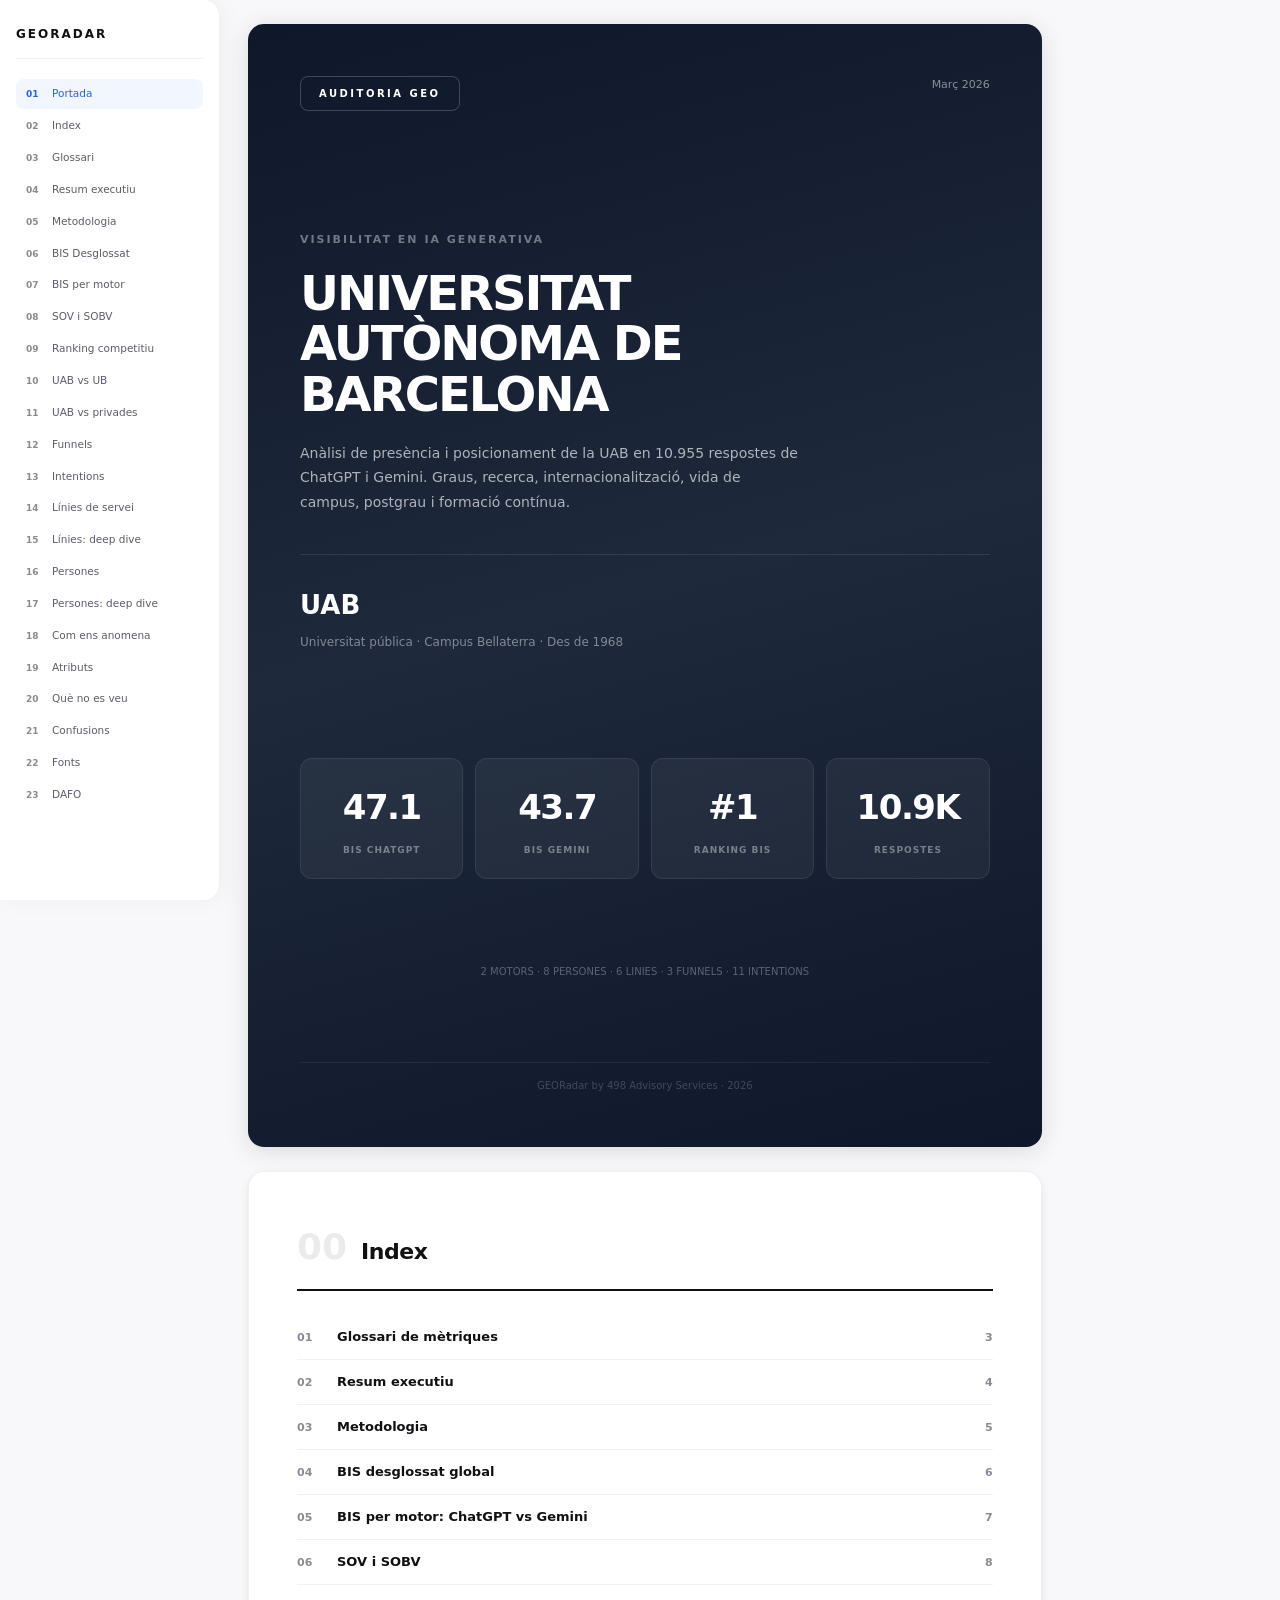
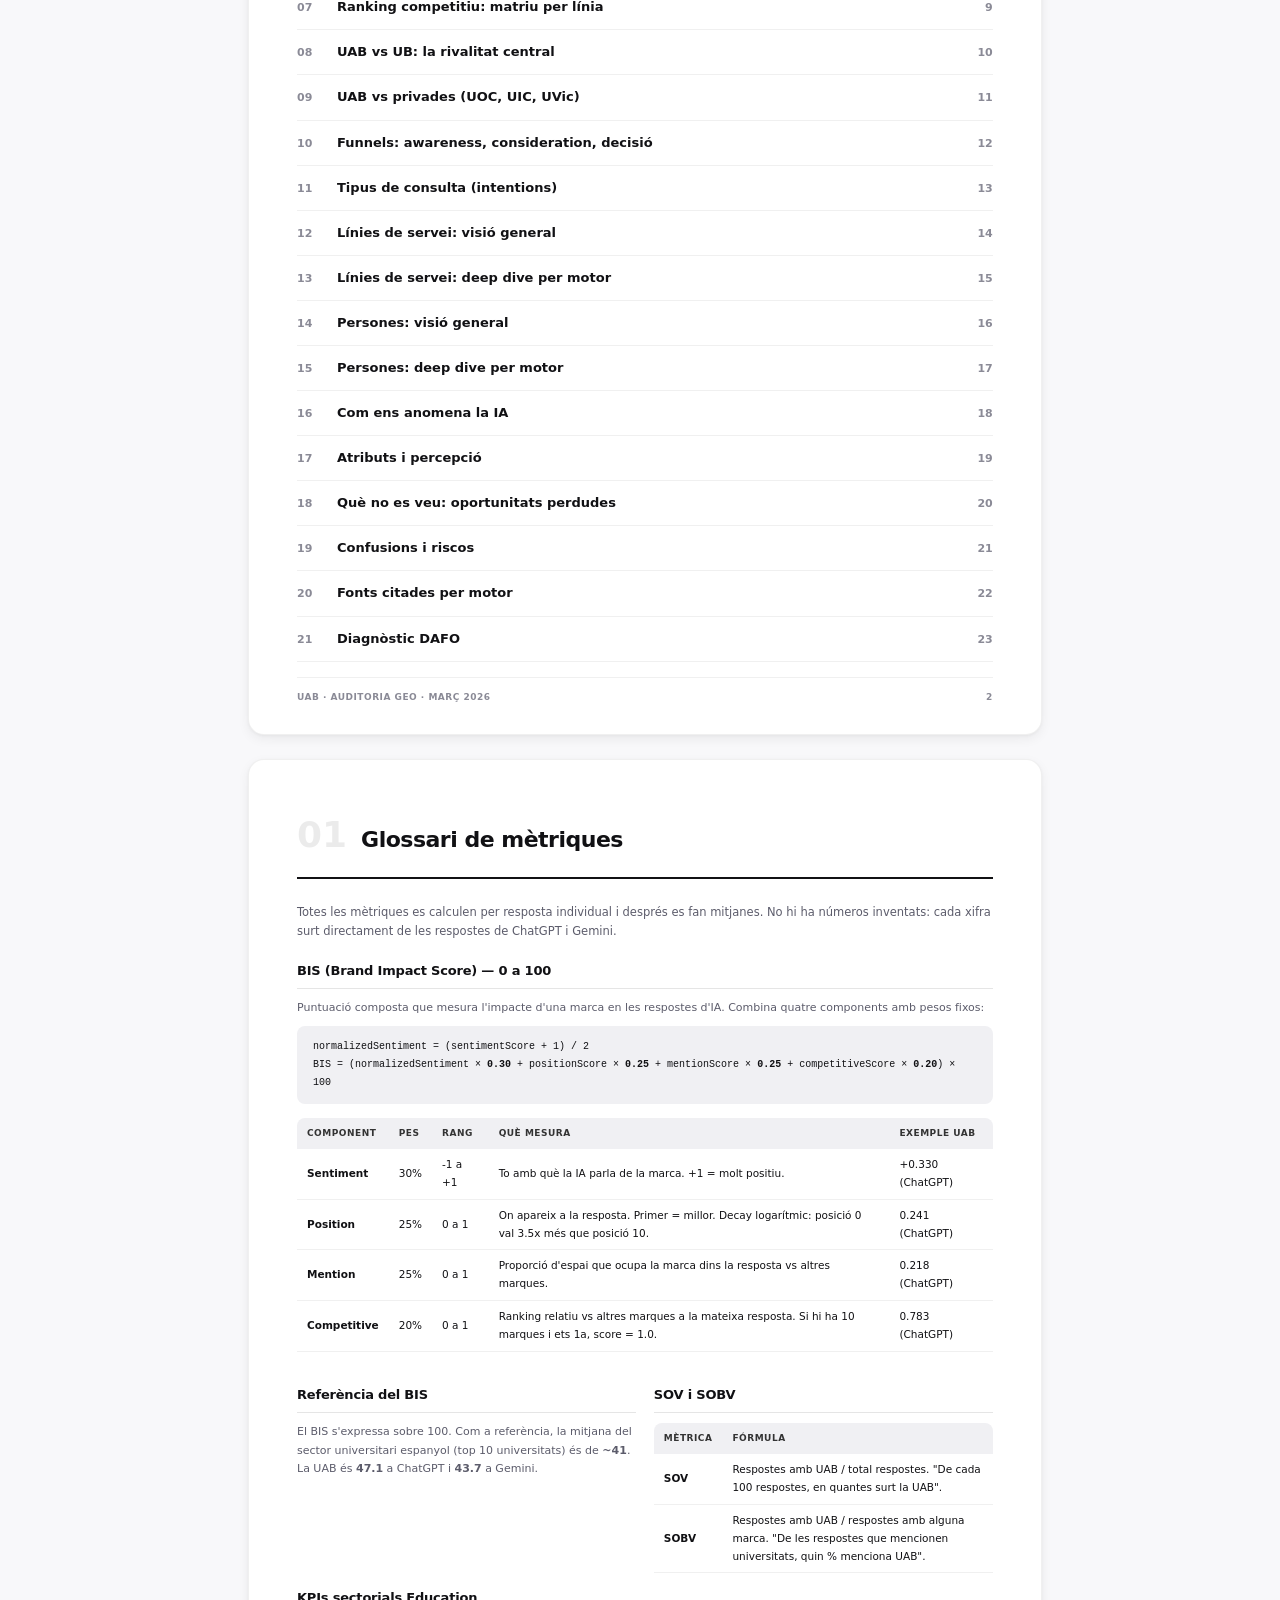
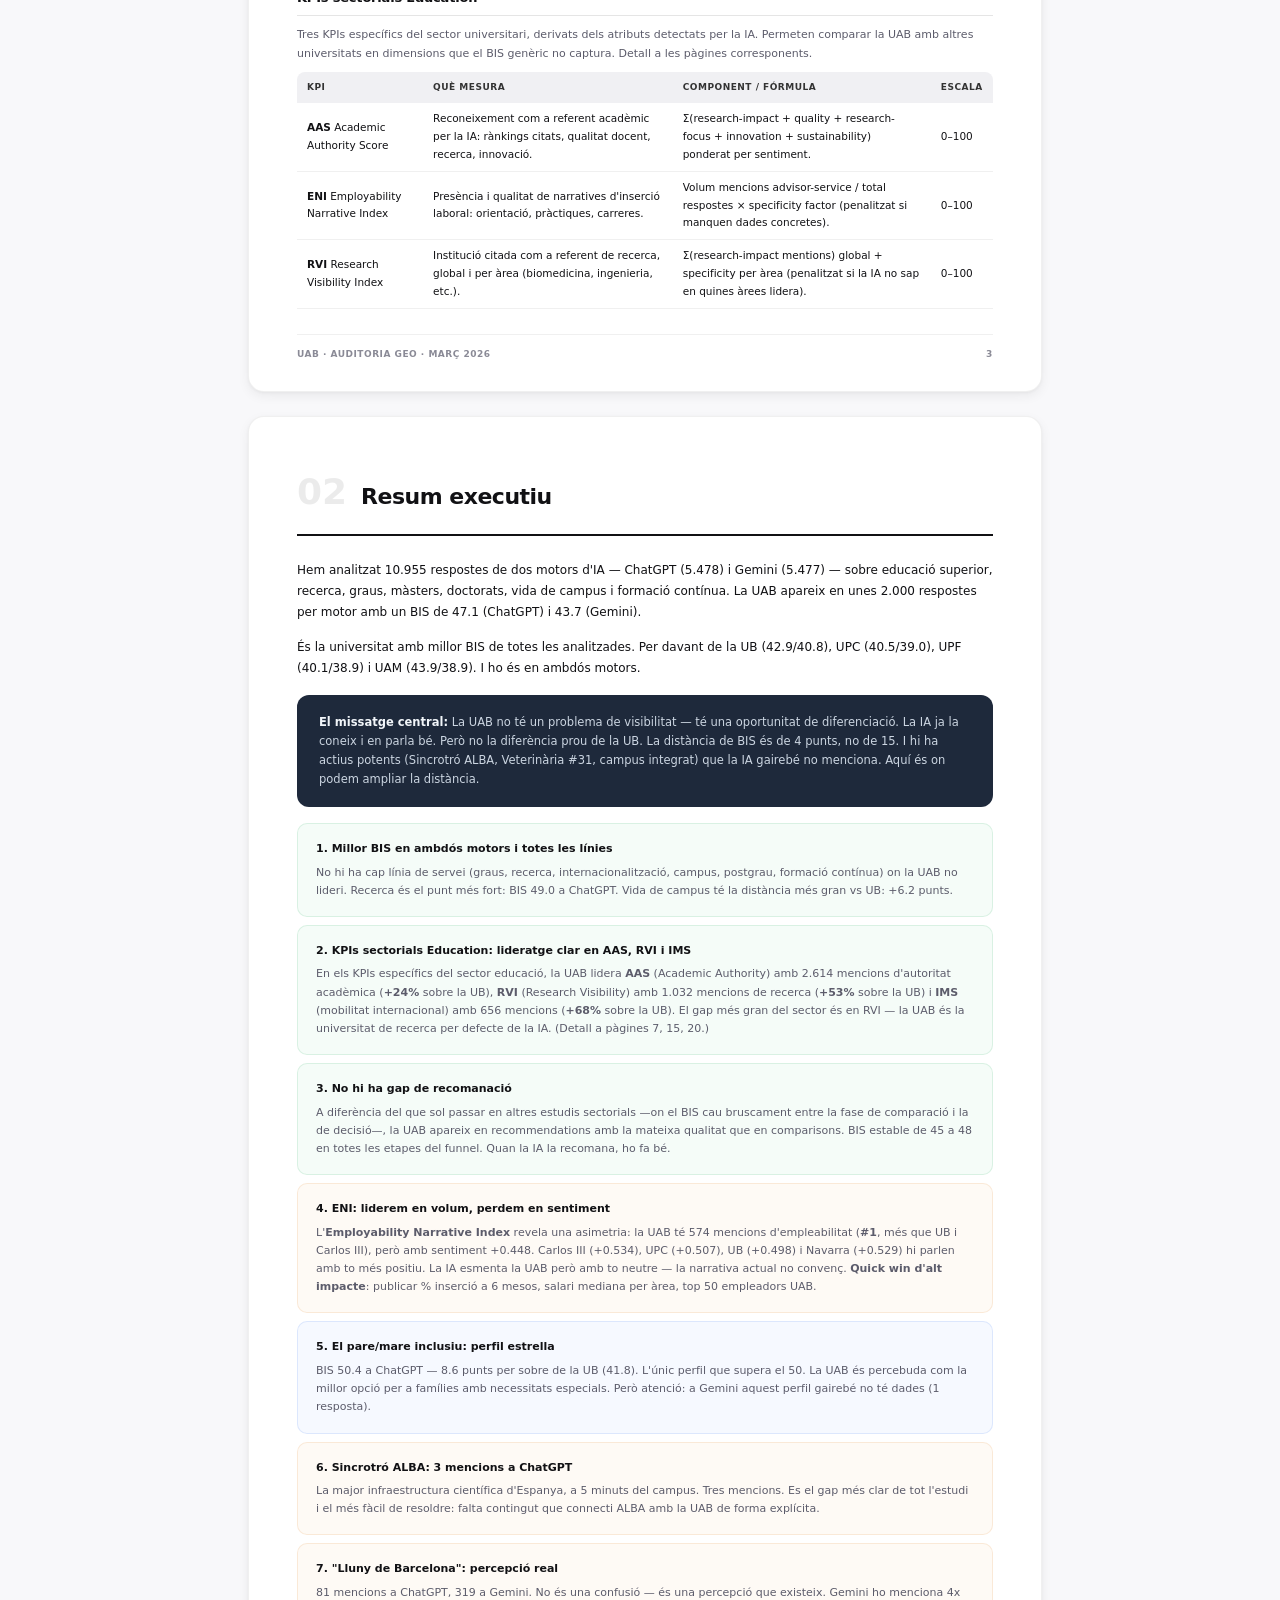
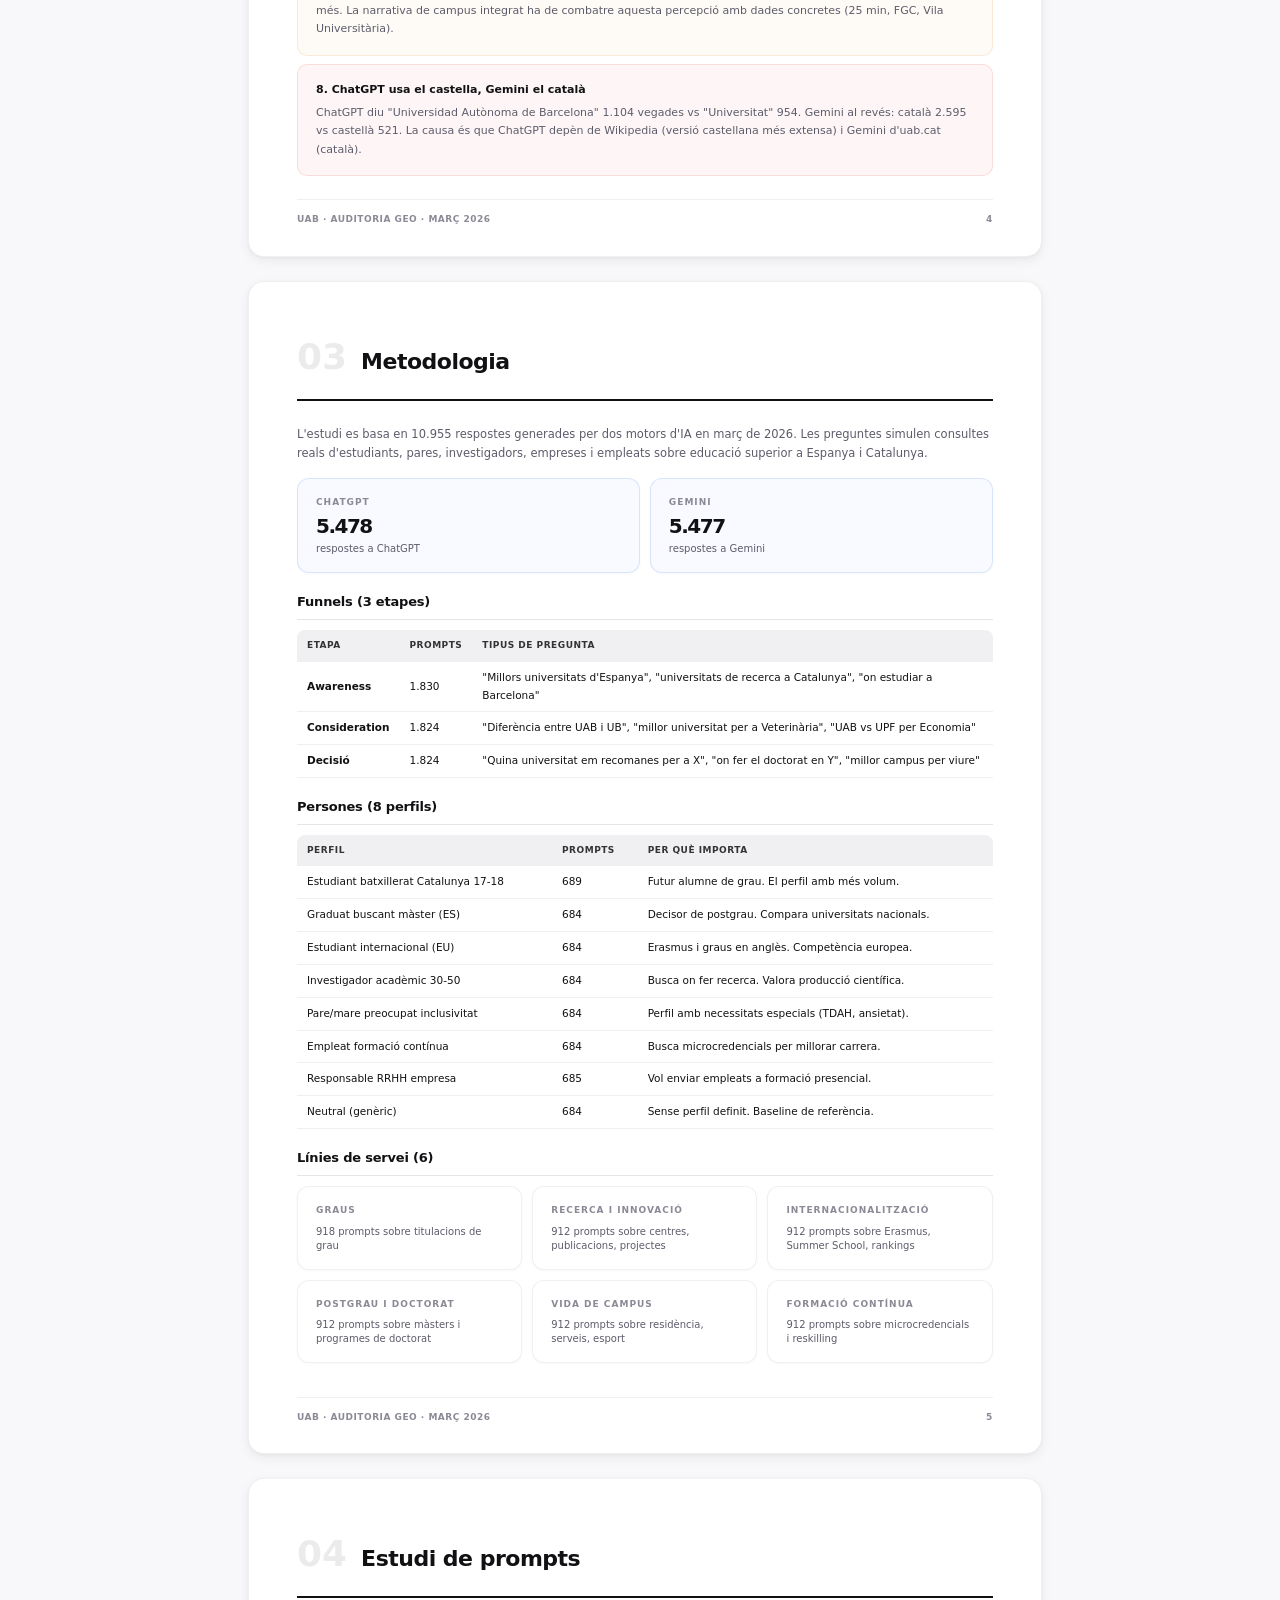
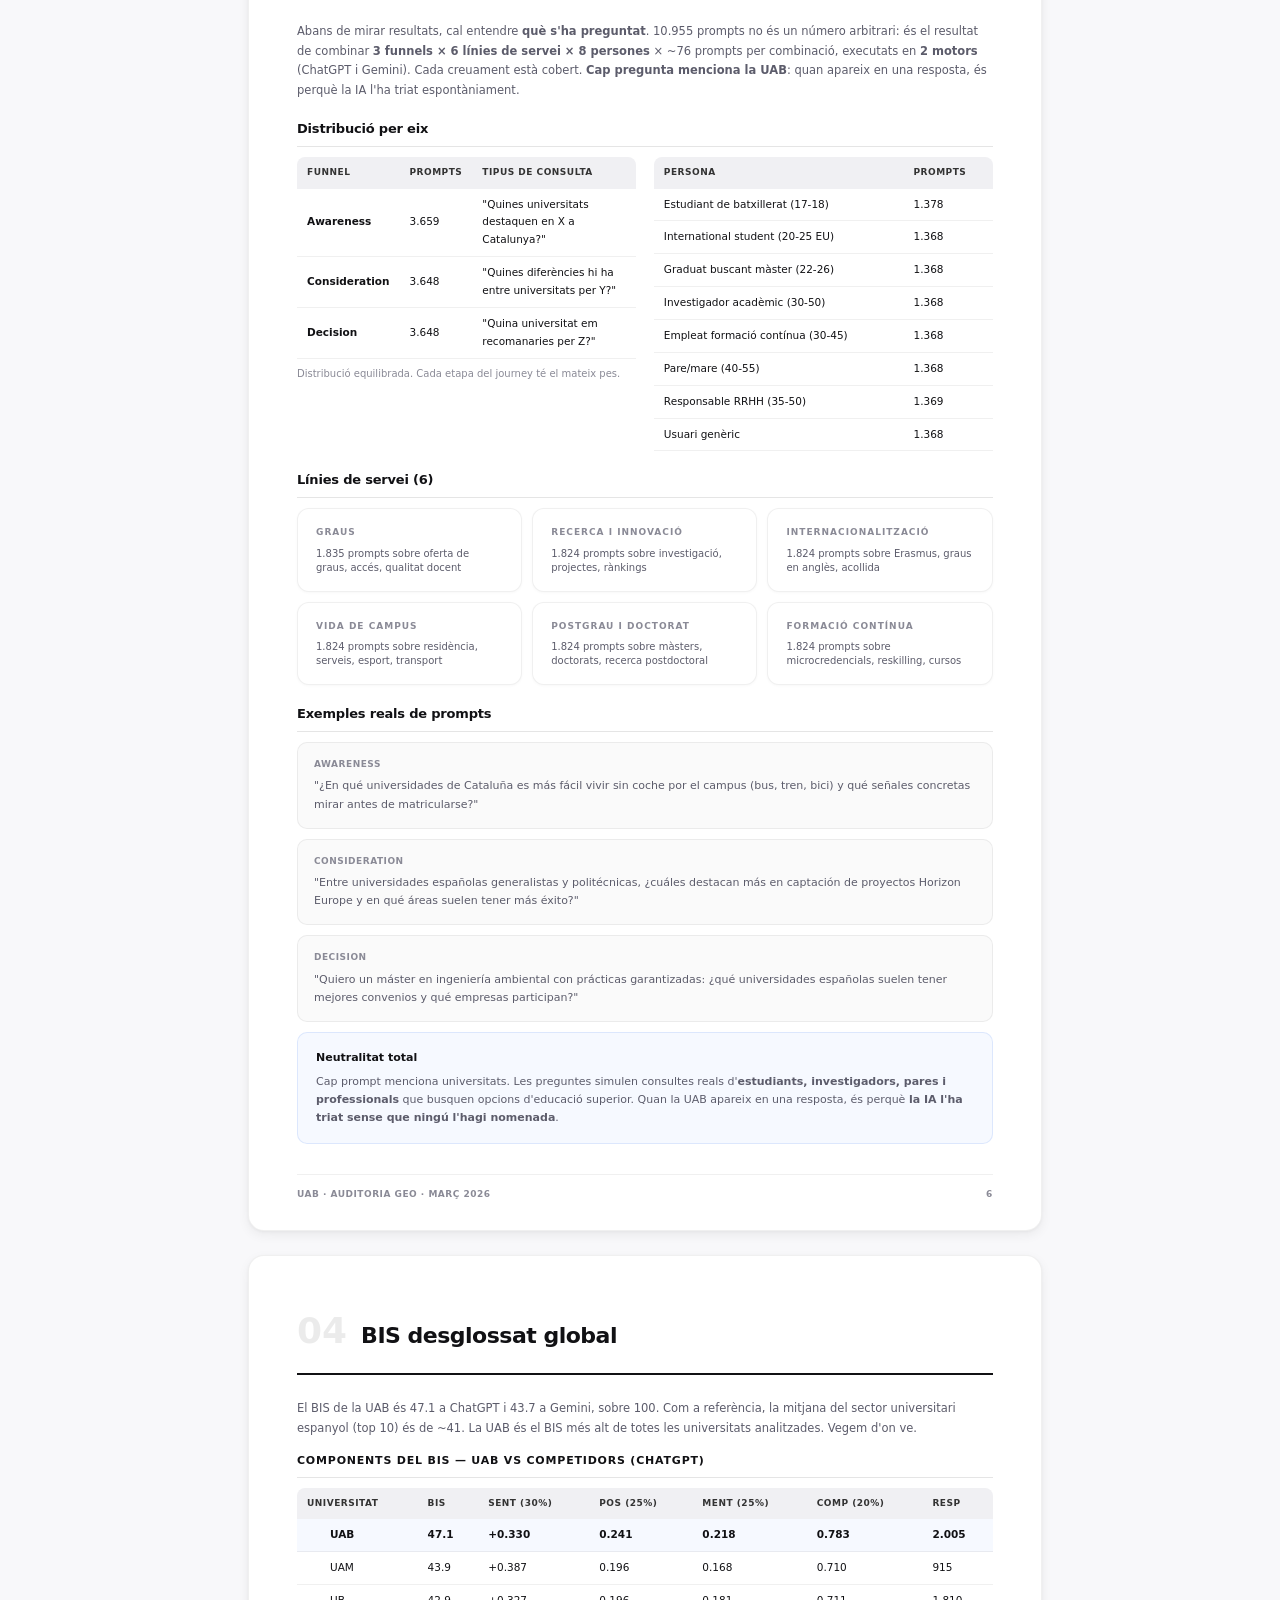
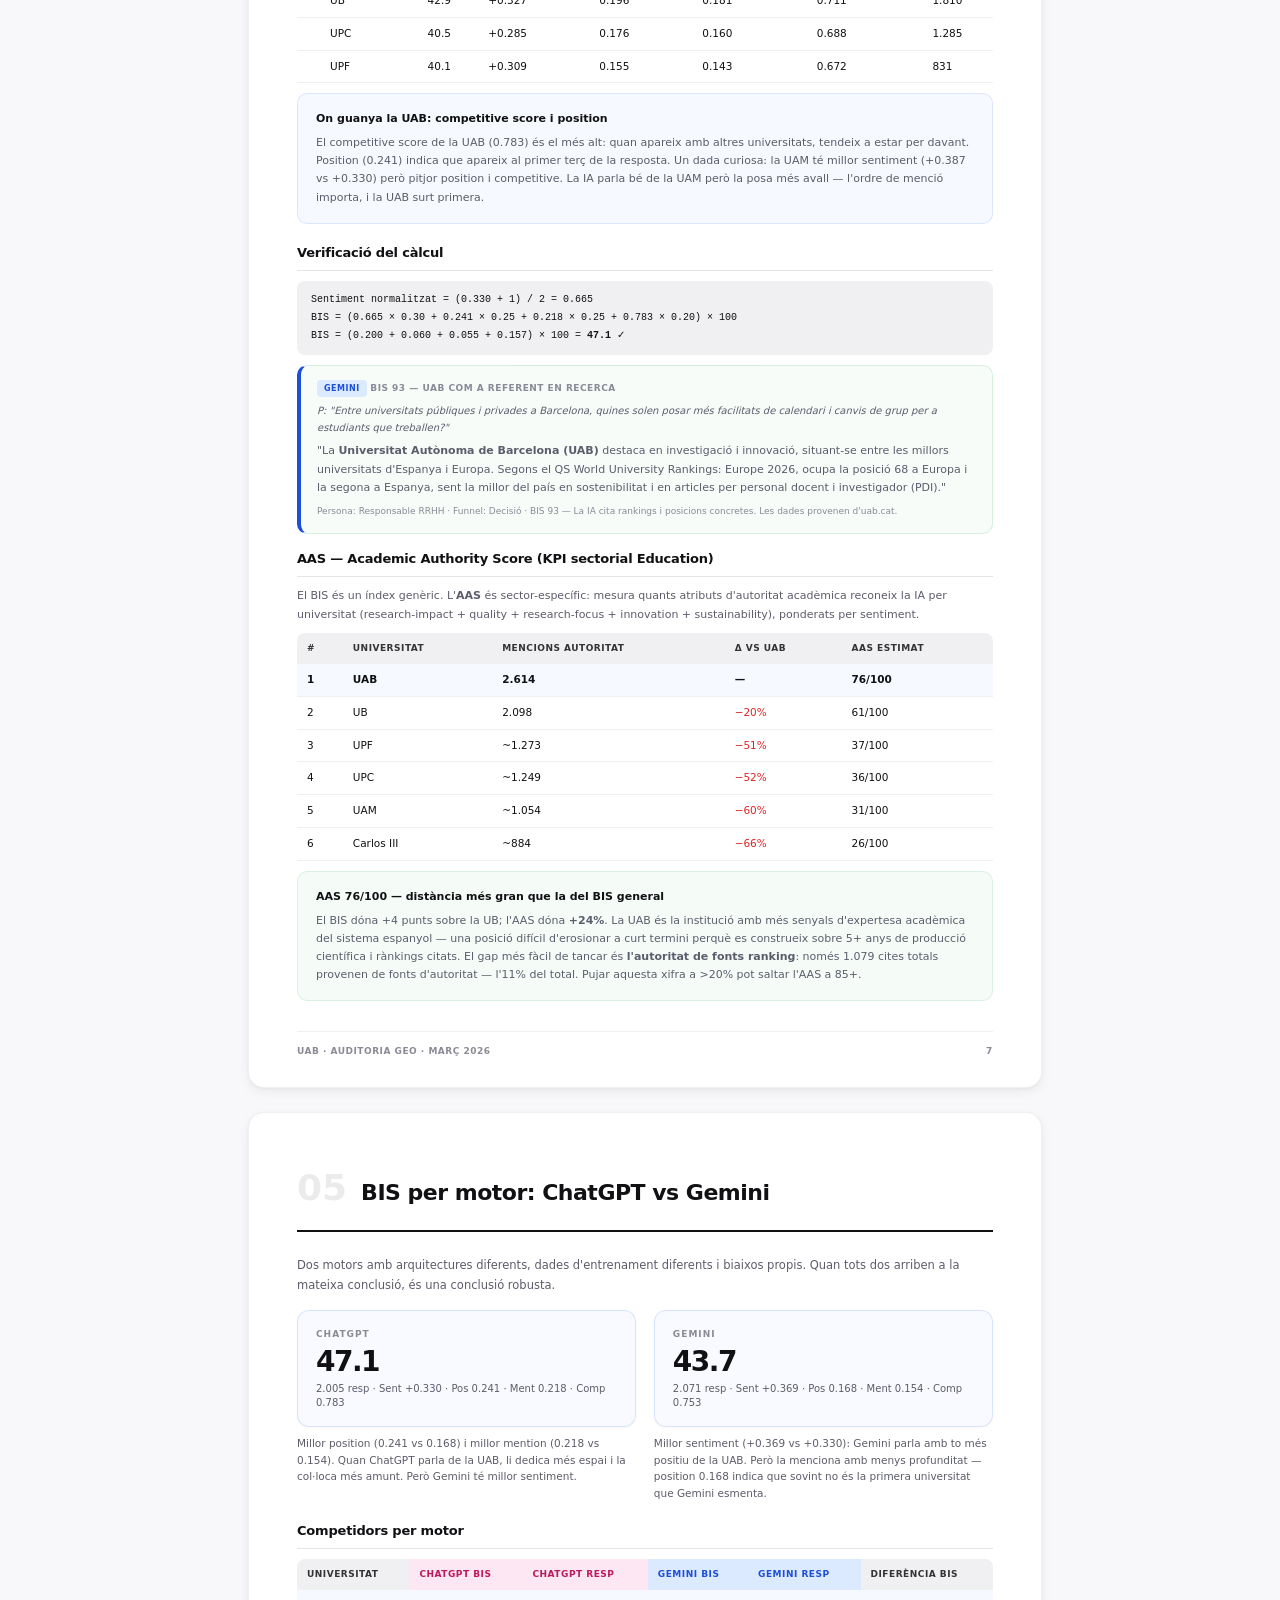
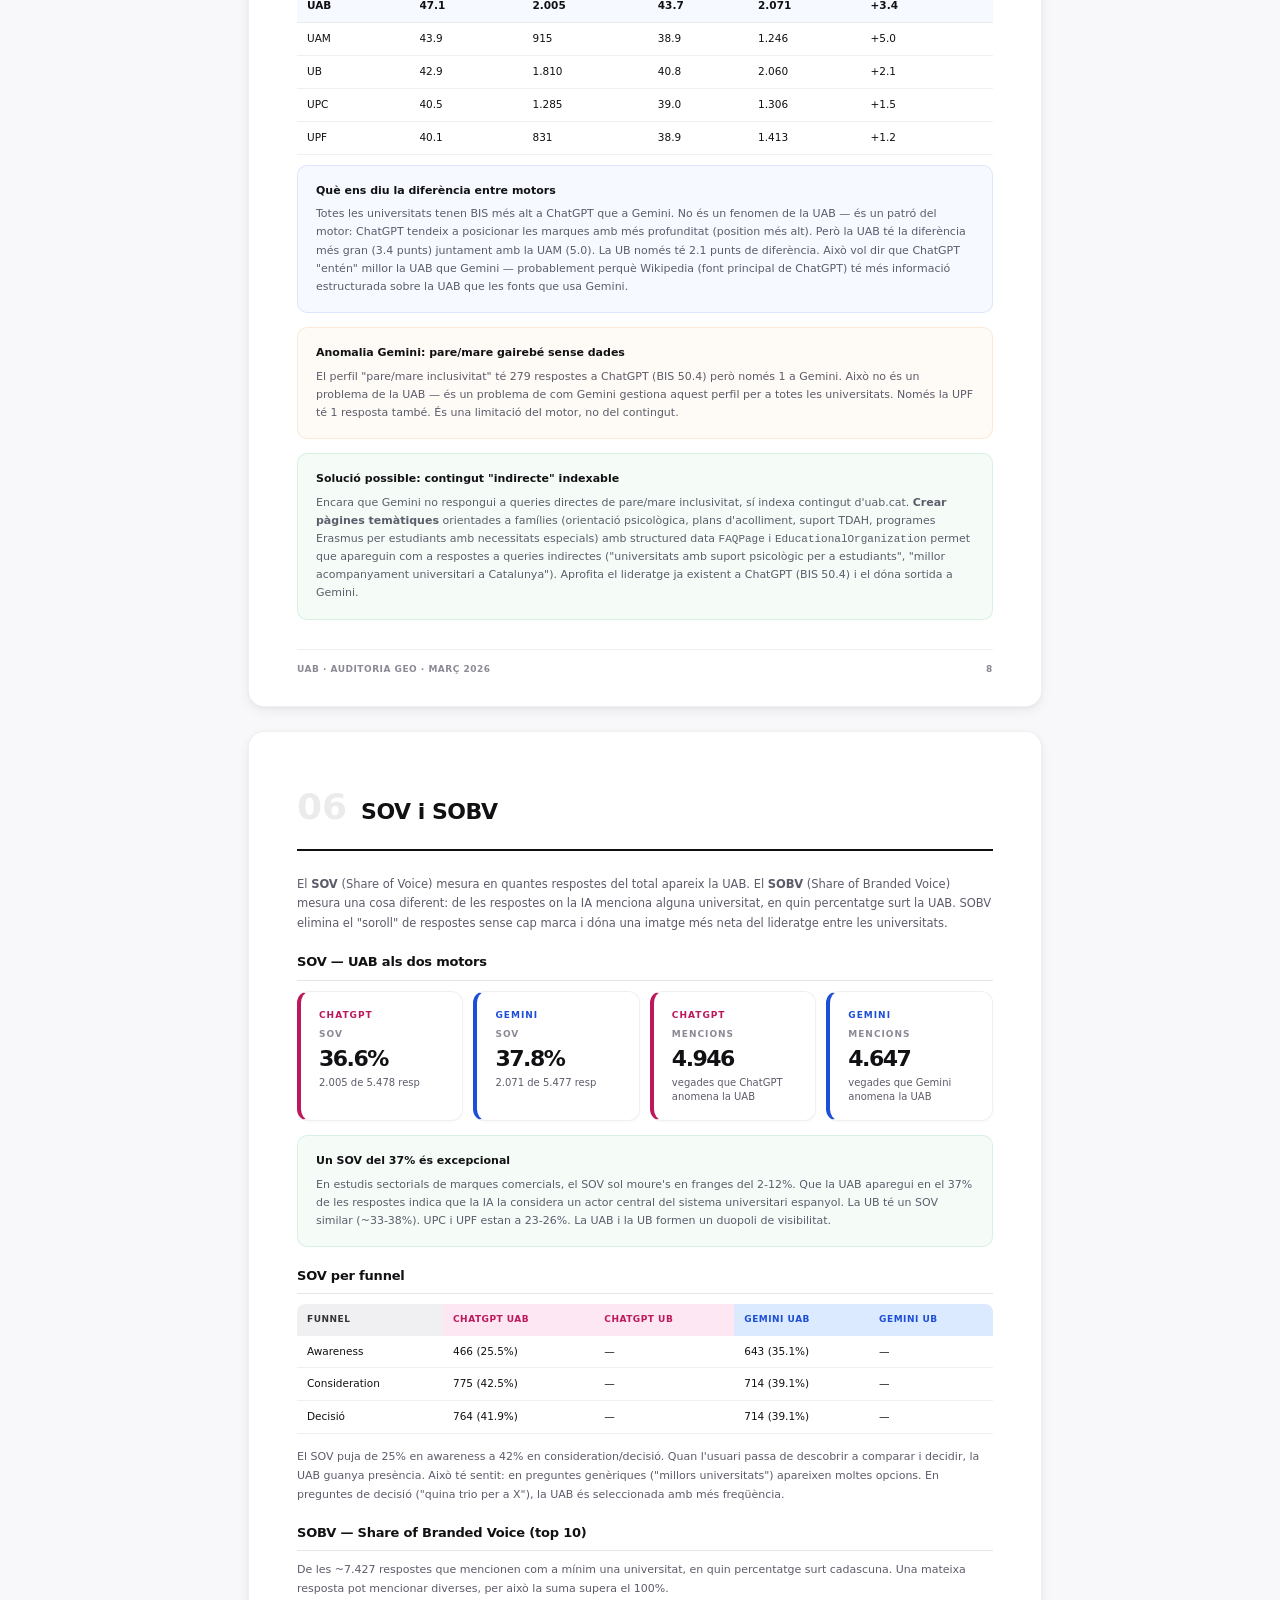
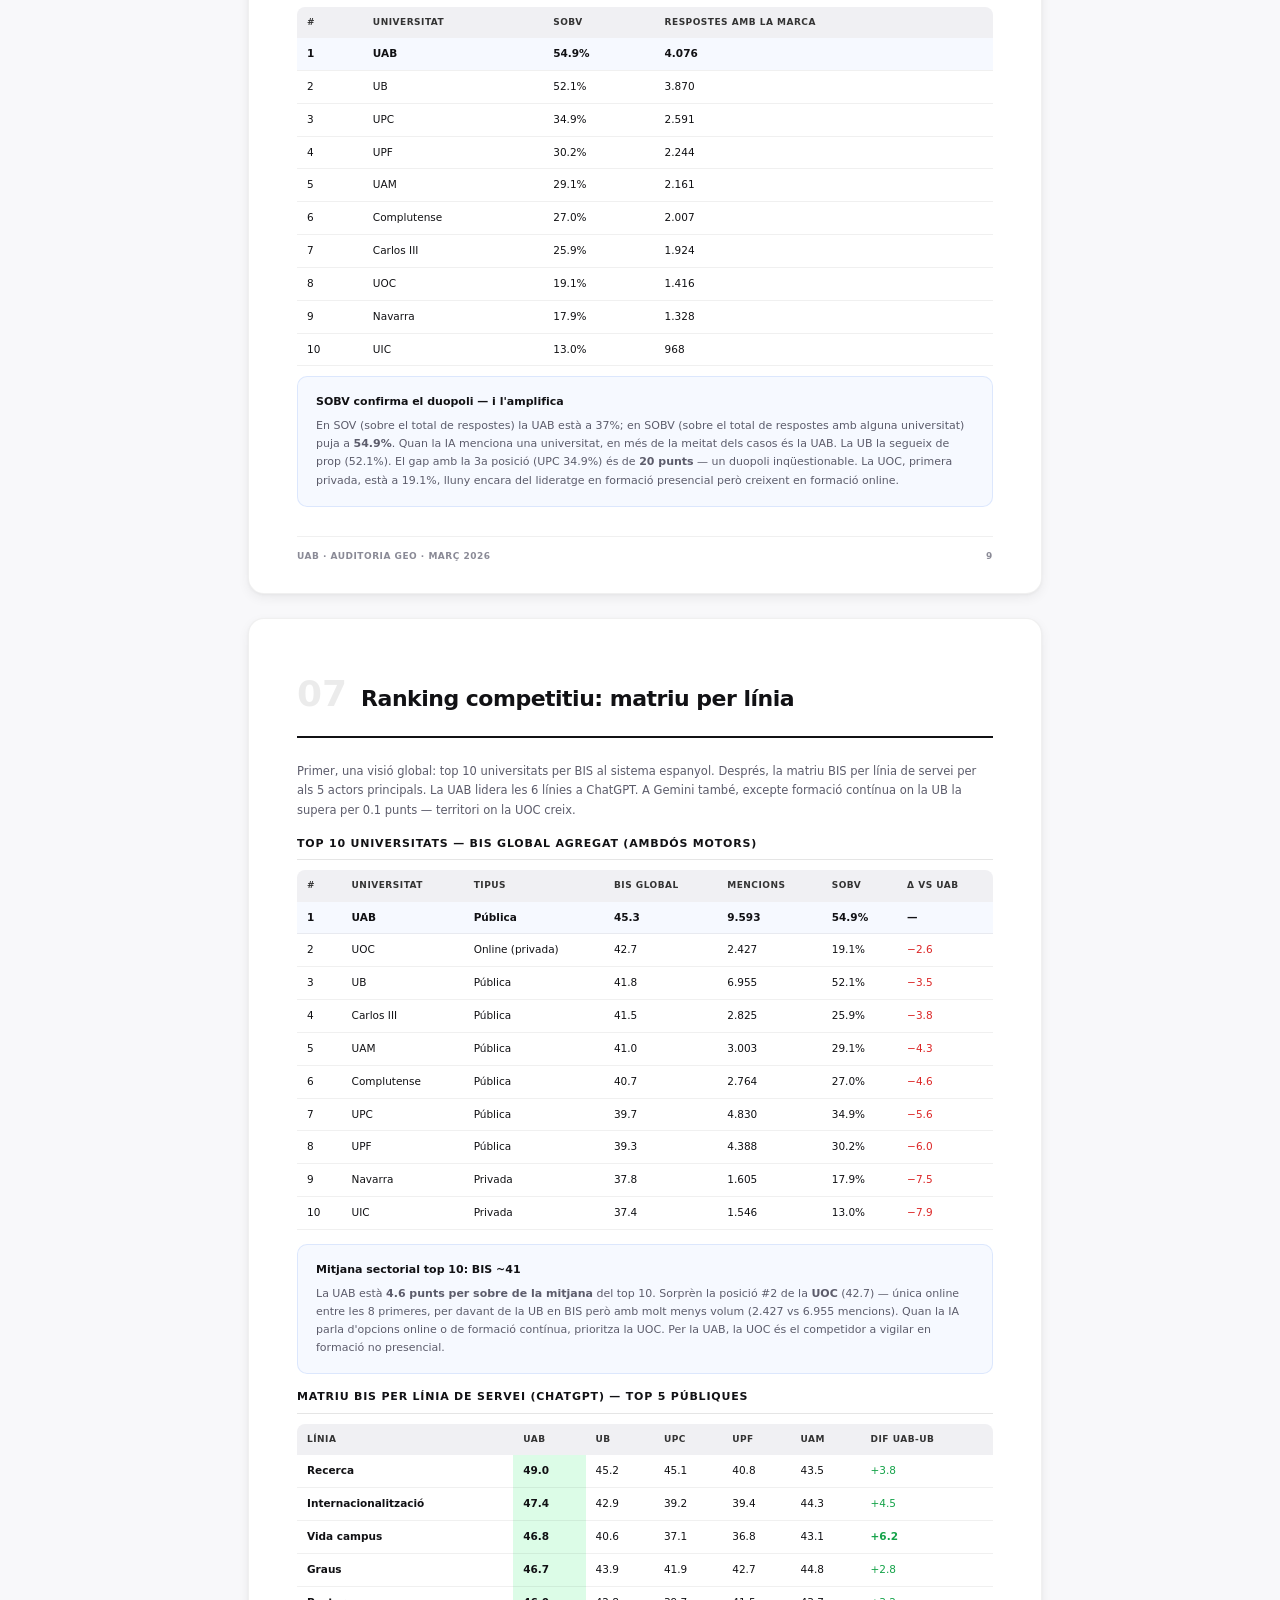
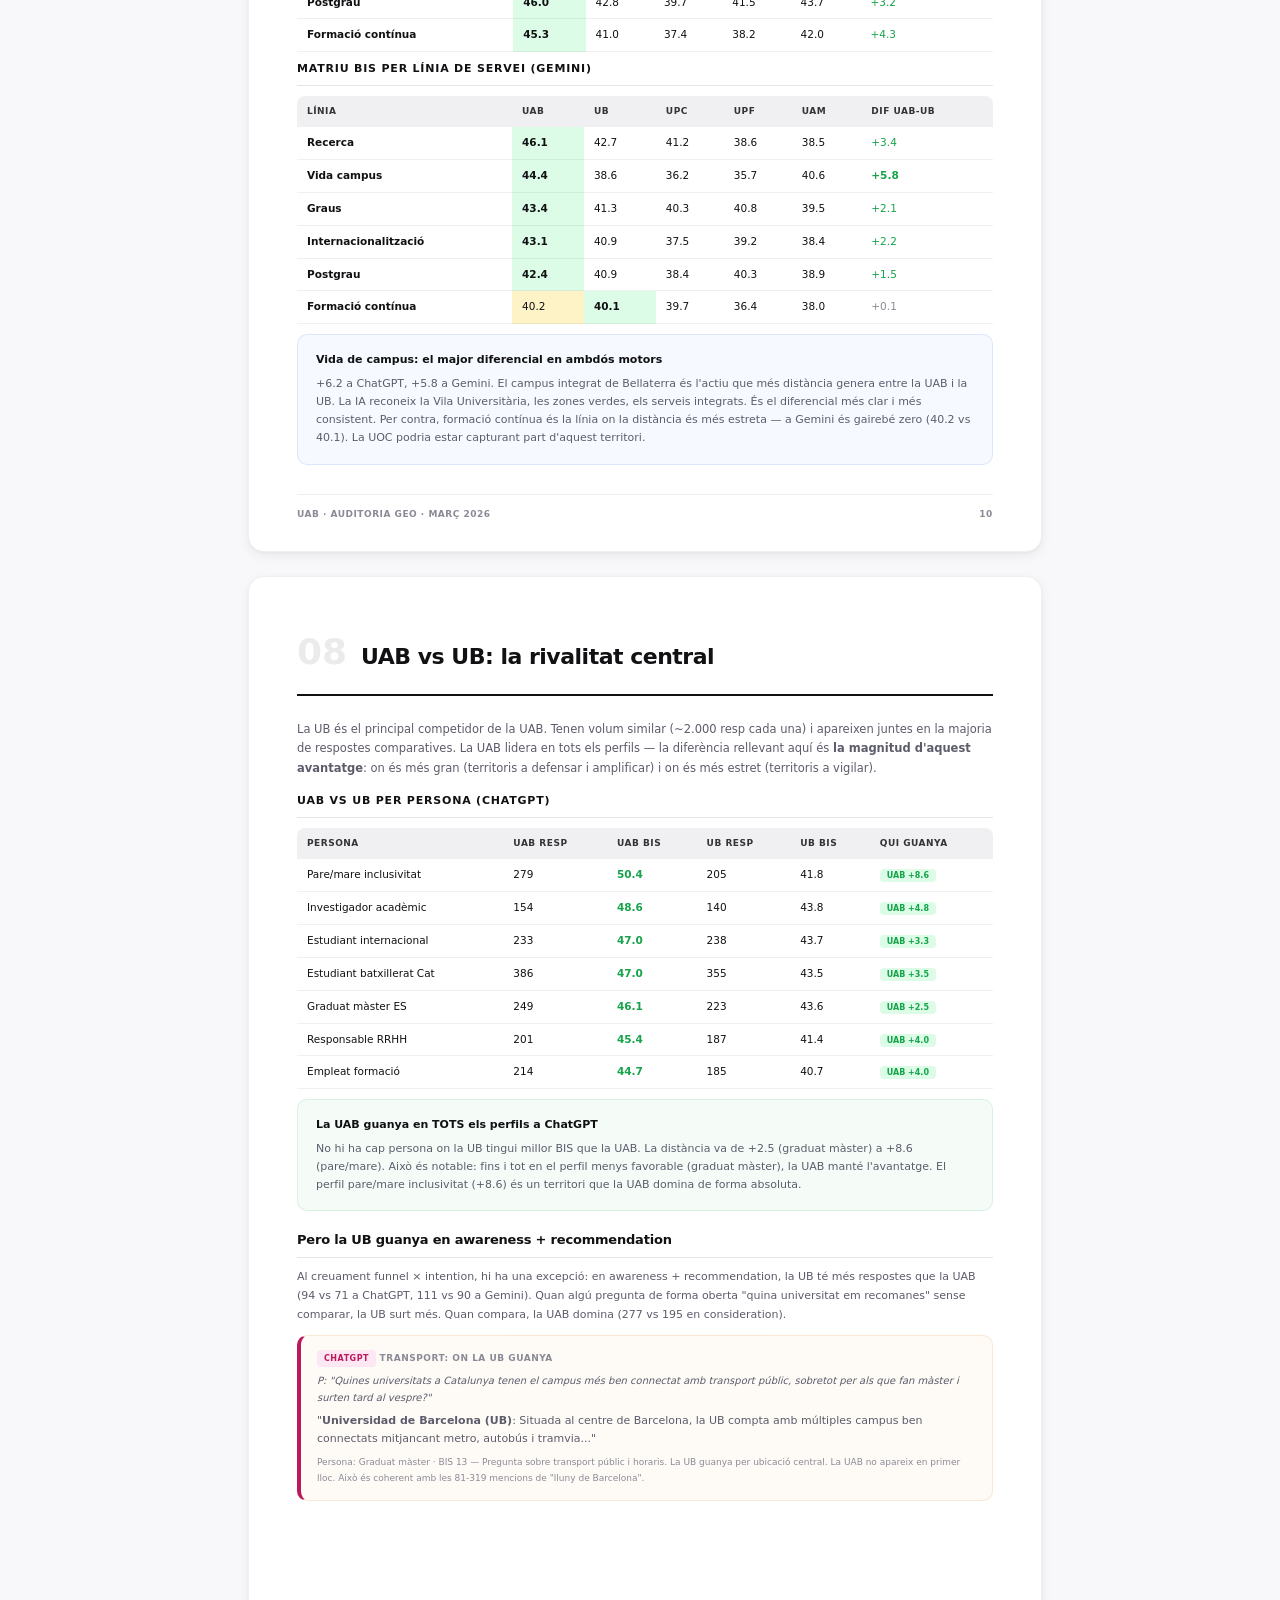
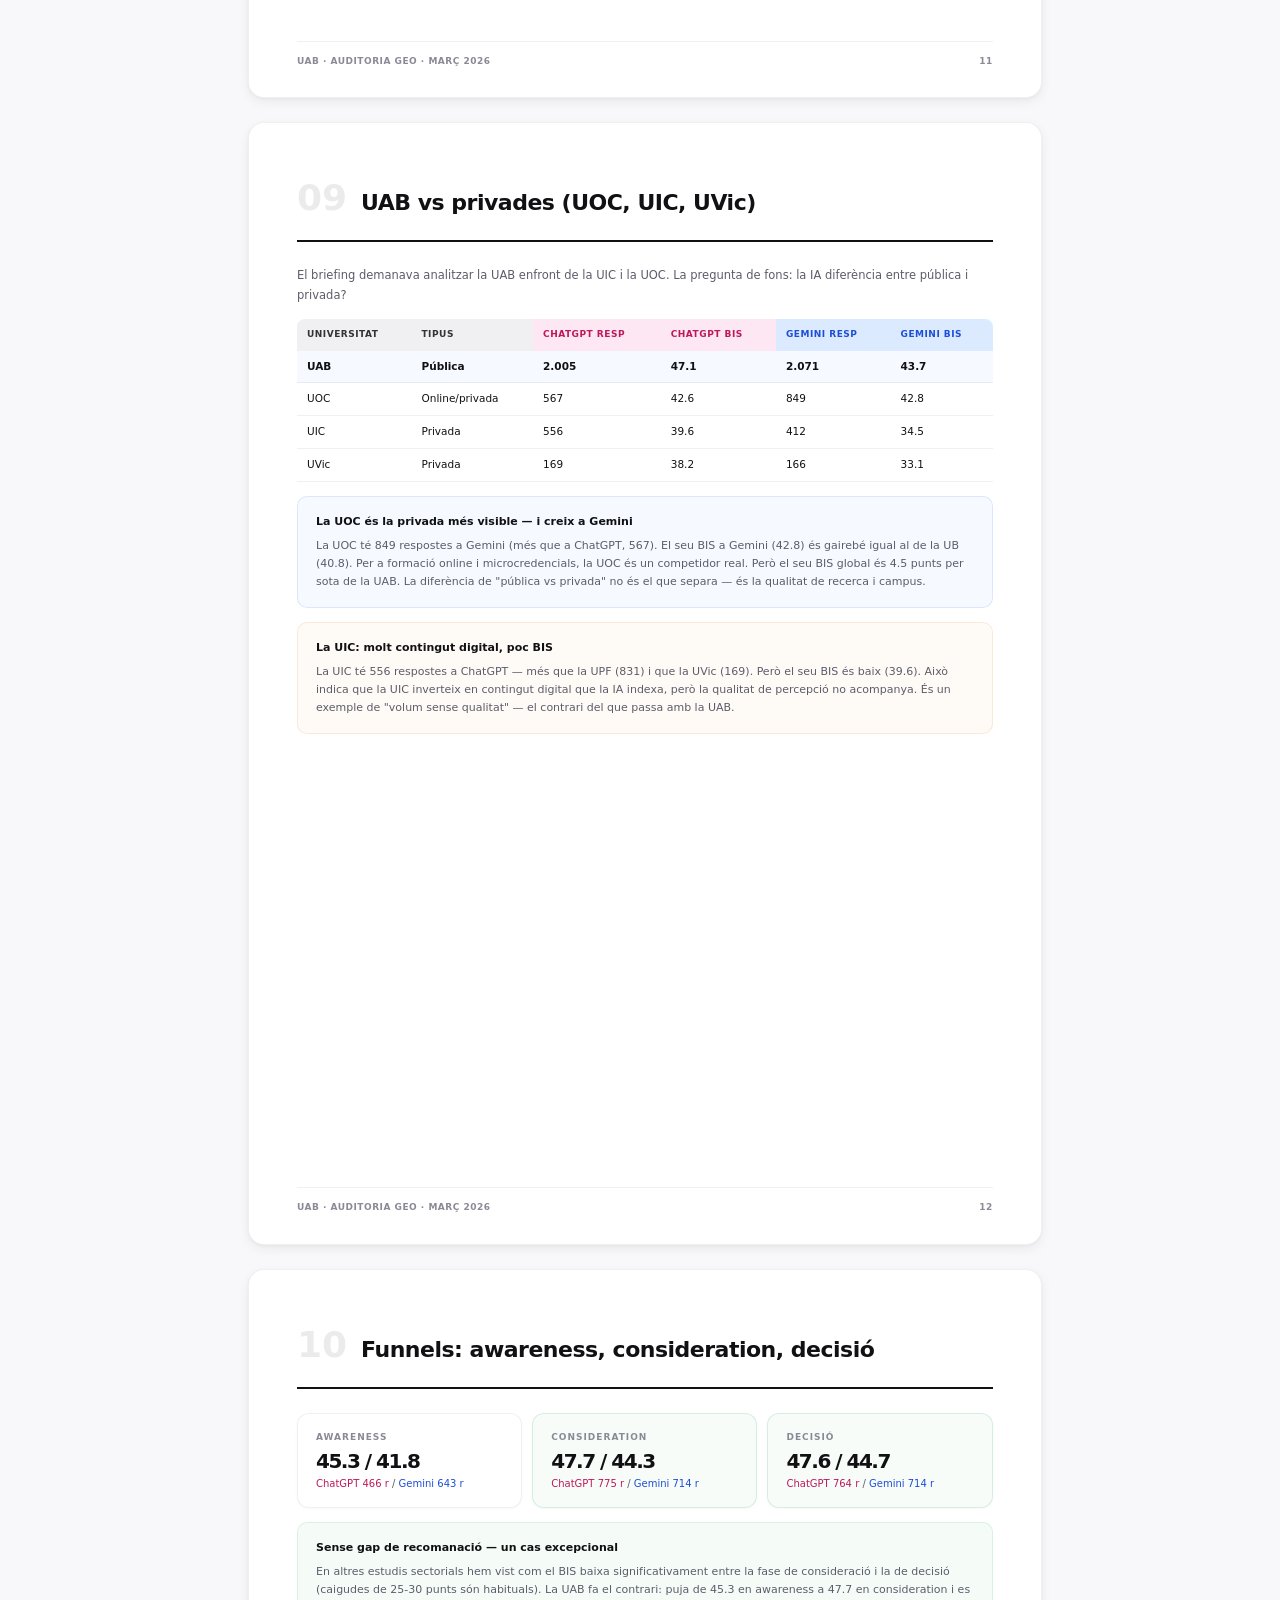
==== commit 3e185c33: "Remove Pla d'acció and Conclusió sections from informe S'han eliminat les dues últimes seccions de l" ====
--- a/_outputs/20260514_INFORME_uab_geo-audit-marc2026_v1.html
+++ b/_outputs/20260514_INFORME_uab_geo-audit-marc2026_v1.html
@@ -162,31 +162,29 @@
 <!-- SIDEBAR (v2) -->
 <div class="sidebar" id="sidebar">
   <div class="sidebar-logo"><span>GEORadar</span></div>
-  <a class="sidebar-item active" href="https://geo-informe43.498as.com/#cover"><span class="sidebar-item-num">01</span><span class="sidebar-item-text">Portada</span></a>
-  <a class="sidebar-item" href="https://geo-informe43.498as.com/#index"><span class="sidebar-item-num">02</span><span class="sidebar-item-text">Index</span></a>
-  <a class="sidebar-item" href="https://geo-informe43.498as.com/#glossari"><span class="sidebar-item-num">03</span><span class="sidebar-item-text">Glossari</span></a>
-  <a class="sidebar-item" href="https://geo-informe43.498as.com/#resum"><span class="sidebar-item-num">04</span><span class="sidebar-item-text">Resum executiu</span></a>
-  <a class="sidebar-item" href="https://geo-informe43.498as.com/#metodo"><span class="sidebar-item-num">05</span><span class="sidebar-item-text">Metodologia</span></a>
-  <a class="sidebar-item" href="https://geo-informe43.498as.com/#bis-global"><span class="sidebar-item-num">06</span><span class="sidebar-item-text">BIS Desglossat</span></a>
-  <a class="sidebar-item" href="https://geo-informe43.498as.com/#bis-motor"><span class="sidebar-item-num">07</span><span class="sidebar-item-text">BIS per motor</span></a>
-  <a class="sidebar-item" href="https://geo-informe43.498as.com/#sov"><span class="sidebar-item-num">08</span><span class="sidebar-item-text">SOV i SOBV</span></a>
-  <a class="sidebar-item" href="https://geo-informe43.498as.com/#ranking"><span class="sidebar-item-num">09</span><span class="sidebar-item-text">Ranking competitiu</span></a>
-  <a class="sidebar-item" href="https://geo-informe43.498as.com/#uab-ub"><span class="sidebar-item-num">10</span><span class="sidebar-item-text">UAB vs UB</span></a>
-  <a class="sidebar-item" href="https://geo-informe43.498as.com/#privades"><span class="sidebar-item-num">11</span><span class="sidebar-item-text">UAB vs privades</span></a>
-  <a class="sidebar-item" href="https://geo-informe43.498as.com/#funnels"><span class="sidebar-item-num">12</span><span class="sidebar-item-text">Funnels</span></a>
-  <a class="sidebar-item" href="https://geo-informe43.498as.com/#intentions"><span class="sidebar-item-num">13</span><span class="sidebar-item-text">Intentions</span></a>
-  <a class="sidebar-item" href="https://geo-informe43.498as.com/#productes"><span class="sidebar-item-num">14</span><span class="sidebar-item-text">Línies de servei</span></a>
-  <a class="sidebar-item" href="https://geo-informe43.498as.com/#productes2"><span class="sidebar-item-num">15</span><span class="sidebar-item-text">Línies: deep dive</span></a>
-  <a class="sidebar-item" href="https://geo-informe43.498as.com/#personas"><span class="sidebar-item-num">16</span><span class="sidebar-item-text">Persones</span></a>
-  <a class="sidebar-item" href="https://geo-informe43.498as.com/#personas2"><span class="sidebar-item-num">17</span><span class="sidebar-item-text">Persones: deep dive</span></a>
-  <a class="sidebar-item" href="https://geo-informe43.498as.com/#nom"><span class="sidebar-item-num">18</span><span class="sidebar-item-text">Com ens anomena</span></a>
-  <a class="sidebar-item" href="https://geo-informe43.498as.com/#atributs"><span class="sidebar-item-num">19</span><span class="sidebar-item-text">Atributs</span></a>
-  <a class="sidebar-item" href="https://geo-informe43.498as.com/#invisible"><span class="sidebar-item-num">20</span><span class="sidebar-item-text">Què no es veu</span></a>
-  <a class="sidebar-item" href="https://geo-informe43.498as.com/#confusi%C3%B3"><span class="sidebar-item-num">21</span><span class="sidebar-item-text">Confusions</span></a>
-  <a class="sidebar-item" href="https://geo-informe43.498as.com/#fonts"><span class="sidebar-item-num">22</span><span class="sidebar-item-text">Fonts</span></a>
-  <a class="sidebar-item" href="https://geo-informe43.498as.com/#dafo"><span class="sidebar-item-num">23</span><span class="sidebar-item-text">DAFO</span></a>
-  <a class="sidebar-item" href="https://geo-informe43.498as.com/#pla"><span class="sidebar-item-num">24</span><span class="sidebar-item-text">Pla d'acció</span></a>
-  <a class="sidebar-item" href="https://geo-informe43.498as.com/#conclusi%C3%B3"><span class="sidebar-item-num">25</span><span class="sidebar-item-text">Conclusió</span></a>
+  <a class="sidebar-item active" href="#cover"><span class="sidebar-item-num">01</span><span class="sidebar-item-text">Portada</span></a>
+  <a class="sidebar-item" href="#index"><span class="sidebar-item-num">02</span><span class="sidebar-item-text">Index</span></a>
+  <a class="sidebar-item" href="#glossari"><span class="sidebar-item-num">03</span><span class="sidebar-item-text">Glossari</span></a>
+  <a class="sidebar-item" href="#resum"><span class="sidebar-item-num">04</span><span class="sidebar-item-text">Resum executiu</span></a>
+  <a class="sidebar-item" href="#metodo"><span class="sidebar-item-num">05</span><span class="sidebar-item-text">Metodologia</span></a>
+  <a class="sidebar-item" href="#bis-global"><span class="sidebar-item-num">06</span><span class="sidebar-item-text">BIS Desglossat</span></a>
+  <a class="sidebar-item" href="#bis-motor"><span class="sidebar-item-num">07</span><span class="sidebar-item-text">BIS per motor</span></a>
+  <a class="sidebar-item" href="#sov"><span class="sidebar-item-num">08</span><span class="sidebar-item-text">SOV i SOBV</span></a>
+  <a class="sidebar-item" href="#ranking"><span class="sidebar-item-num">09</span><span class="sidebar-item-text">Ranking competitiu</span></a>
+  <a class="sidebar-item" href="#uab-ub"><span class="sidebar-item-num">10</span><span class="sidebar-item-text">UAB vs UB</span></a>
+  <a class="sidebar-item" href="#privades"><span class="sidebar-item-num">11</span><span class="sidebar-item-text">UAB vs privades</span></a>
+  <a class="sidebar-item" href="#funnels"><span class="sidebar-item-num">12</span><span class="sidebar-item-text">Funnels</span></a>
+  <a class="sidebar-item" href="#intentions"><span class="sidebar-item-num">13</span><span class="sidebar-item-text">Intentions</span></a>
+  <a class="sidebar-item" href="#productes"><span class="sidebar-item-num">14</span><span class="sidebar-item-text">Línies de servei</span></a>
+  <a class="sidebar-item" href="#productes2"><span class="sidebar-item-num">15</span><span class="sidebar-item-text">Línies: deep dive</span></a>
+  <a class="sidebar-item" href="#personas"><span class="sidebar-item-num">16</span><span class="sidebar-item-text">Persones</span></a>
+  <a class="sidebar-item" href="#personas2"><span class="sidebar-item-num">17</span><span class="sidebar-item-text">Persones: deep dive</span></a>
+  <a class="sidebar-item" href="#nom"><span class="sidebar-item-num">18</span><span class="sidebar-item-text">Com ens anomena</span></a>
+  <a class="sidebar-item" href="#atributs"><span class="sidebar-item-num">19</span><span class="sidebar-item-text">Atributs</span></a>
+  <a class="sidebar-item" href="#invisible"><span class="sidebar-item-num">20</span><span class="sidebar-item-text">Què no es veu</span></a>
+  <a class="sidebar-item" href="#confusi%C3%B3"><span class="sidebar-item-num">21</span><span class="sidebar-item-text">Confusions</span></a>
+  <a class="sidebar-item" href="#fonts"><span class="sidebar-item-num">22</span><span class="sidebar-item-text">Fonts</span></a>
+  <a class="sidebar-item" href="#dafo"><span class="sidebar-item-num">23</span><span class="sidebar-item-text">DAFO</span></a>
 </div>
 <button class="sidebar-toggle" id="sidebarToggle" onclick="document.getElementById(&#39;sidebar&#39;).classList.toggle(&#39;open&#39;)">☰</button>
 
@@ -248,8 +246,6 @@
   <div class="index-row"><div class="index-row-left"><span class="index-num">19</span><span class="index-name">Confusions i riscos</span></div><span class="index-pages">21</span></div>
   <div class="index-row"><div class="index-row-left"><span class="index-num">20</span><span class="index-name">Fonts citades per motor</span></div><span class="index-pages">22</span></div>
   <div class="index-row"><div class="index-row-left"><span class="index-num">21</span><span class="index-name">Diagnòstic DAFO</span></div><span class="index-pages">23</span></div>
-  <div class="index-row"><div class="index-row-left"><span class="index-num">22</span><span class="index-name">Pla d'acció i roadmap</span></div><span class="index-pages">24</span></div>
-  <div class="index-row"><div class="index-row-left"><span class="index-num">23</span><span class="index-name">Conclusió</span></div><span class="index-pages">25</span></div>
   <div class="page-footer"><span>UAB · Auditoria GEO · Març 2026</span><span>2</span></div>
 </div>
 
@@ -1338,85 +1334,6 @@
 </div>
 
 
-<!-- ================================================================ -->
-<!-- PAGE 24: PLA D'ACCIO                                              -->
-<!-- ================================================================ -->
-<div class="page" id="pla">
-  <div class="section-header"><span class="section-number">22</span><h2 class="section-title">Pla d'acció i roadmap</h2></div>
-
-  <div class="insight positive" style="margin-bottom:8px;"><div class="insight-title">1. Crear pàgina "Sincrotró ALBA i la UAB" a uab.cat</div>
-  <p>Contingut que connecti ALBA amb la UAB: projectes, investigadors, resultats. JSON-LD amb tipus ResearchOrganization vinculat a la UAB. Objectiu: de 3 a 50+ mencions a ChatGPT. <strong>Impacte: alt. Esforç: baix.</strong></p></div>
-
-  <div class="insight positive" style="margin-bottom:8px;"><div class="insight-title">2. Actualitzar Wikipedia (ES, CA, EN)</div>
-  <p>Afegir: àrees QS by Subject (Veterinària #31, Educació #72, Lingüística #73, Sociologia #78), any 1968, dades QS 2026 (#172), GreenMetric 1a en Energia. Ampliar versió catalana. <strong>Impacte: alt. Esforç: baix.</strong></p></div>
-
-  <div class="insight" style="margin-bottom:8px;"><div class="insight-title">3. Crear contingut "campus a 25 minuts" com a avantatge</div>
-  <p>Pàgina dedicada: FGC directe, Vila Universitària, serveis, zones verdes. Vídeo tour. L'objectiu és que la IA citi aquest contingut quan parli d'ubicació. <strong>Impacte: mig. Esforç: mig.</strong></p></div>
-
-  <div class="insight" style="margin-bottom:8px;"><div class="insight-title">4. Pàgines per Sociologia, Arqueologia i àrees invisibles</div>
-  <p>Pàgines amb ranking QS, investigadors, projectes. Si Educació té 610 mencions amb pàgines detallades, Sociologia pot passar de 5 a centenars. <strong>Impacte: mig. Esforç: baix.</strong></p></div>
-
-  <div class="insight" style="margin-bottom:8px;"><div class="insight-title">5. Potenciar contingut inclusivitat</div>
-  <p>BIS 50.4 en pare/mare. Però Gemini no ho veu (1 resp). Crear articles de format general ("universitats recomanades per a estudiants amb TDAH") que Gemini pugui indexar. <strong>Impacte: mig. Esforç: baix.</strong></p></div>
-
-  <div class="insight warning" style="margin-bottom:8px;"><div class="insight-title">6. Optimitzar contingut microcredencials per Gemini</div>
-  <p>A Gemini el BIS de formació contínua és 40.2 (el més baix). La UB gairebé iguala. Revisar que les pàgines de microcredencials tinguin structured data i format accessible per Gemini. <strong>Impacte: mig. Esforç: mig.</strong></p></div>
-
-  <div class="subsection-title">Roadmap 90 dies</div>
-  <table>
-    <tbody><tr><th>Fase</th><th>Setmanes</th><th>Accions</th></tr>
-    <tr><td><strong>Quick wins</strong></td><td>1-2</td><td>Wikipedia (3 idiomes). Structured data uab.cat. Pàgina ALBA.</td></tr>
-    <tr><td><strong>Contingut</strong></td><td>3-6</td><td>Pàgines àrees d'excel·lència. Narrativa campus. Articles inclusivitat.</td></tr>
-    <tr><td><strong>Optimització</strong></td><td>6-10</td><td>JSON-LD per graus i màsters. FAQPage schema. Microcredencials Gemini.</td></tr>
-    <tr><td><strong>Mesura</strong></td><td>12</td><td>Repetir auditoria. Objectius: BIS &gt;50, ALBA &gt;50 mencions, "lluny" &lt;50, Sociologia &gt;100.</td></tr>
-  </tbody></table>
-
-  <div class="page-footer"><span>UAB · Auditoria GEO · Març 2026</span><span>25</span></div>
-</div>
-
-
-<!-- ================================================================ -->
-<!-- PAGE 25: CONCLUSIO                                                -->
-<!-- ================================================================ -->
-<div class="page" id="conclusió">
-  <div class="section-header"><span class="section-number">23</span><h2 class="section-title">Conclusió</h2></div>
-
-  <p style="font-size:12px; line-height:1.75; margin-bottom:14px;">
-    El punt de partida és sòlid: la UAB és la universitat més ben posicionada del sistema espanyol en IA generativa, en ambdós motors, en totes les línies de servei i en tots els perfils. BIS 47.1/43.7 (4.6 punts sobre la mitjana sectorial), SOV 37%, SOBV 54.9%, AAS 76, RVI 78. Cap altra institució combina aquest nivell de visibilitat, autoritat i sentiment.
-  </p>
-  <p style="font-size:12px; line-height:1.75; margin-bottom:14px;">
-    Però el lideratge actual no és l'horitzó: <strong>és el punt des del qual créixer</strong>. L'auditoria identifica un conjunt d'oportunitats clares, totes amb retorn directe i la majoria de baix esforç. Resumim-les:
-  </p>
-
-  <div class="subsection-title">Oportunitats de més impacte</div>
-  <ul style="font-size:11.5px; color:var(--text-secondary); line-height:1.7; margin-bottom:14px; padding-left:20px;">
-    <li><strong>Activar actius de recerca invisibles</strong> — Sincrotró ALBA (3 mencions a ChatGPT), Sociologia #78 QS (5 mencions), GreenMetric (10), Veterinària top 31 mundial (24). Crear pàgines pròpies que connectin cada actiu amb la UAB amb structured data <code>ResearchOrganization</code>. Pot fer pujar el RVI per àrea de ~25 a 50+.</li>
-    <li><strong>Tancar el gap d'ENI</strong> — sou líder en volum d'empleabilitat (574 mencions, #1) però #4-5 en sentiment. Publicar dades concretes (% inserció a 6 mesos per grau, top 50 empleadors UAB, salari mediana per àrea) pot duplicar l'ENI a 80+ en 3 mesos.</li>
-    <li><strong>Pujar l'AAS amb fonts ranking</strong> — només 11% de les cites provenen de fonts d'autoritat. Optimitzar la presència a aquestes fonts pot saltar l'AAS de 76 a 85+.</li>
-    <li><strong>Combatre "lluny de Barcelona"</strong> — 319 mencions a Gemini. Narrativa nova "campus a 25 min FGC + Vila Universitària + zones verdes" amb pàgina dedicada i vídeo tour. Transforma una percepció en avantatge.</li>
-    <li><strong>Dominar inclusivitat</strong> — perfil pare/mare BIS 50.4 (+8.6 vs UB). Cap altra universitat ocupa aquest territori. Crear contingut "indirecte" indexable per Gemini (orientació psicològica, plans d'acolliment, suport TDAH) per replicar el lideratge a un motor on avui sou invisible.</li>
-    <li><strong>Vigilar la UOC en formació contínua</strong> — la UOC és #2 a BIS global (42.7) i creix a Gemini (849 resp). A formació contínua la distància cau a 0.1 punts a Gemini. Accelerar la indexació de microcredencials amb structured data abans no es consolidi.</li>
-    <li><strong>Amplificar a Wikipedia (ES, CA, EN)</strong> — font #1 a ChatGPT (1.544 cites) i porta d'entrada al mercat internacional. Ampliar versió catalana, completar versió anglesa per millorar IMS internacional (avui invisible fora ES).</li>
-  </ul>
-
-  <div class="subsection-title">Insights destacats que orienten el pla</div>
-  <ul style="font-size:11.5px; color:var(--text-secondary); line-height:1.7; margin-bottom:14px; padding-left:20px;">
-    <li><strong>Patró rar i positiu</strong> — el BIS no cau de comparació a recomanació (45→48). La IA no perd confiança quan ha de recomanar la UAB.</li>
-    <li><strong>Asimetria volum/sentiment</strong> — sou líders en volum a tots els atributs principals però amb sentiment només mitjà. Hi ha marge de millora amb millor narrativa, no amb més contingut.</li>
-    <li><strong>Dos motors, dues llengües</strong> — ChatGPT parla en castellà (Wikipedia), Gemini en català (uab.cat). Estratègies de contingut diferents per cada un, no una de sola.</li>
-    <li><strong>Sostenibilitat com a territori obert</strong> — sentiment +0.61 (el més alt detectat) i 3.2× més mencions que la UB. Territori dominable amb poc esforç incremental.</li>
-  </ul>
-
-  <div class="callout">
-    <p><strong>En resum:</strong> el posicionament actual és el millor del sistema, però ho és perquè la base que la IA llegeix és bona — no perquè s'estigui amplificant activament. Si la UAB vol mantenir el lideratge i ampliar la distància, l'estratègia és <strong>publicar contingut estructurat i específic</strong> (ALBA, dades d'inserció, àrees QS, narrativa de campus) que cobreixi els forats que avui té la IA. La majoria d'accions són de baix esforç i alt impacte. Mesura: repetir l'auditoria GEORadar a 90 dies amb objectius BIS &gt; 50, ALBA &gt; 50 mencions, ENI &gt; 65, "lluny BCN" &lt; 100.</p>
-  </div>
-
-  <div style="text-align:center; margin-top:36px; padding-top:16px; border-top:1px solid var(--border);">
-    <p style="font-size:10px; color:var(--text-tertiary);">GEORadar by 498 Advisory Services · 2026</p>
-  </div>
-
-  <div class="page-footer"><span>UAB · Auditoria GEO · Març 2026</span><span>26</span></div>
-</div>
 
 </div><!-- /report -->
 
